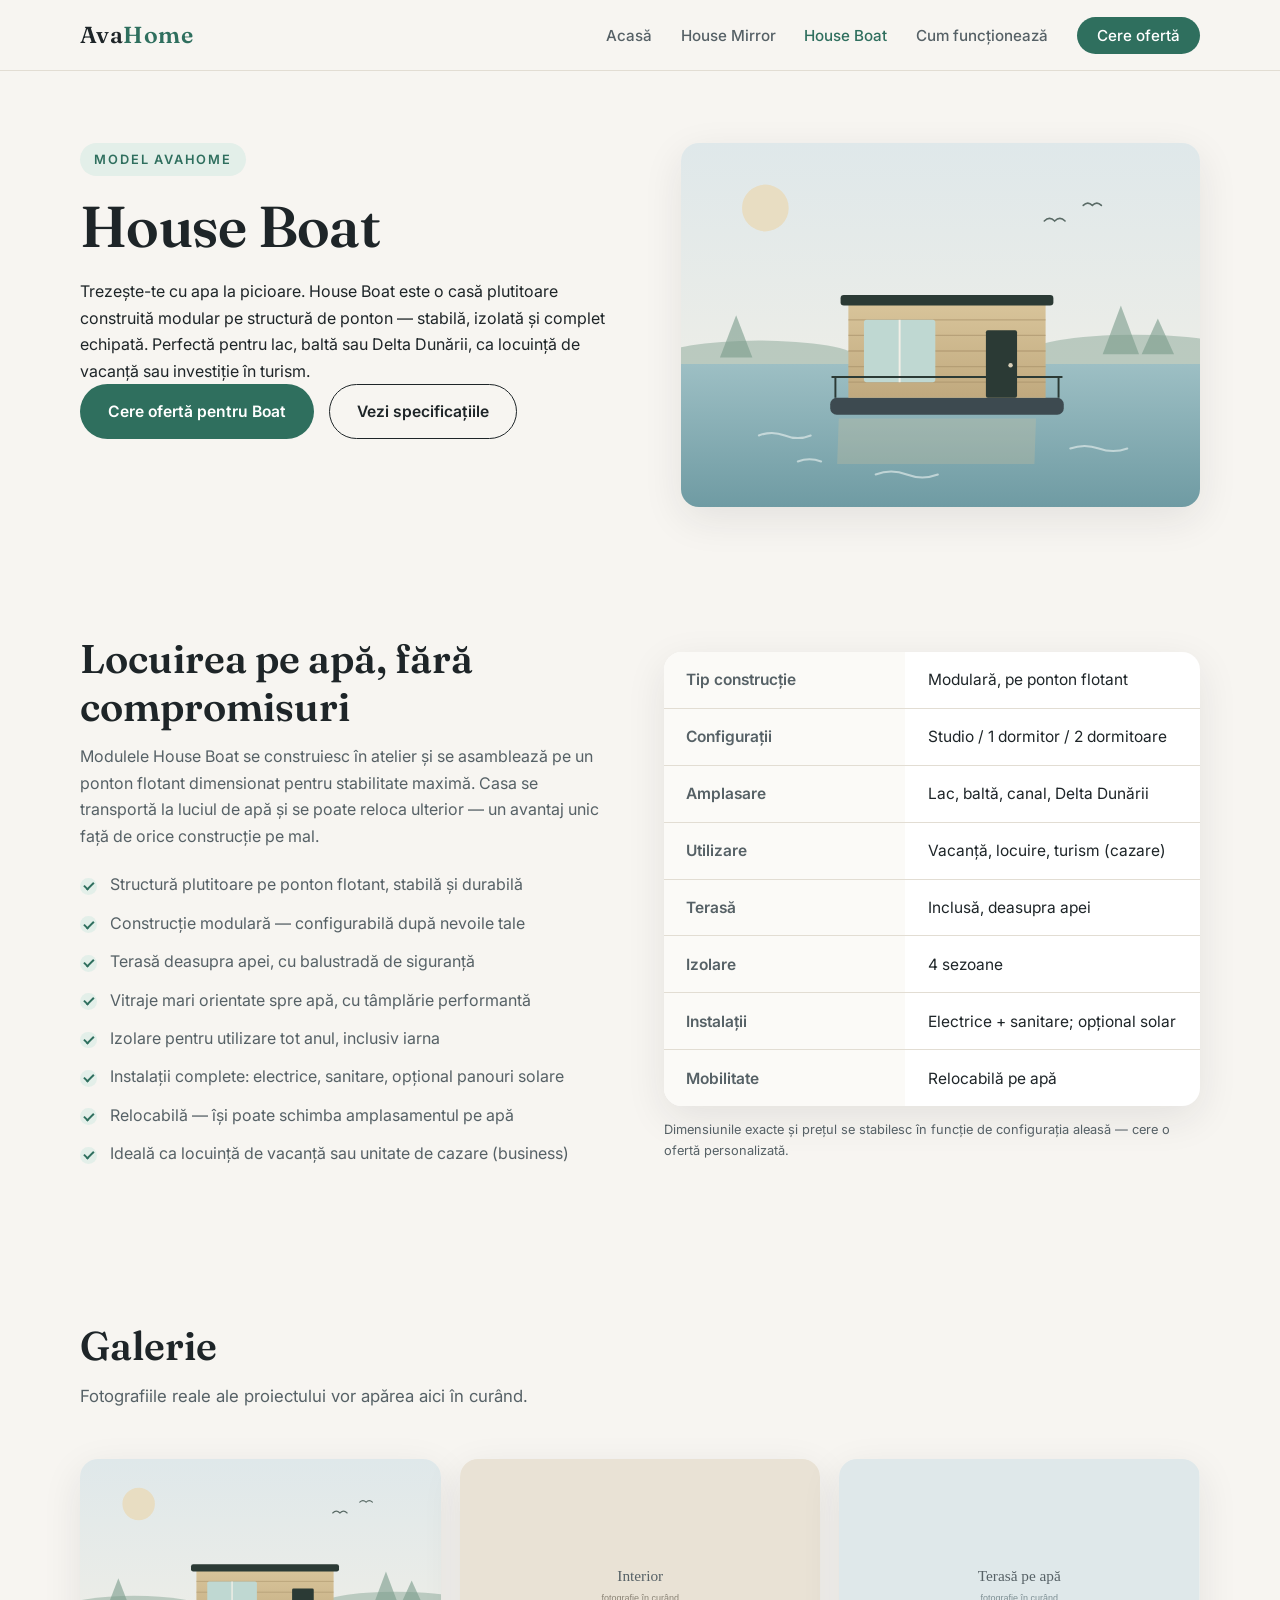
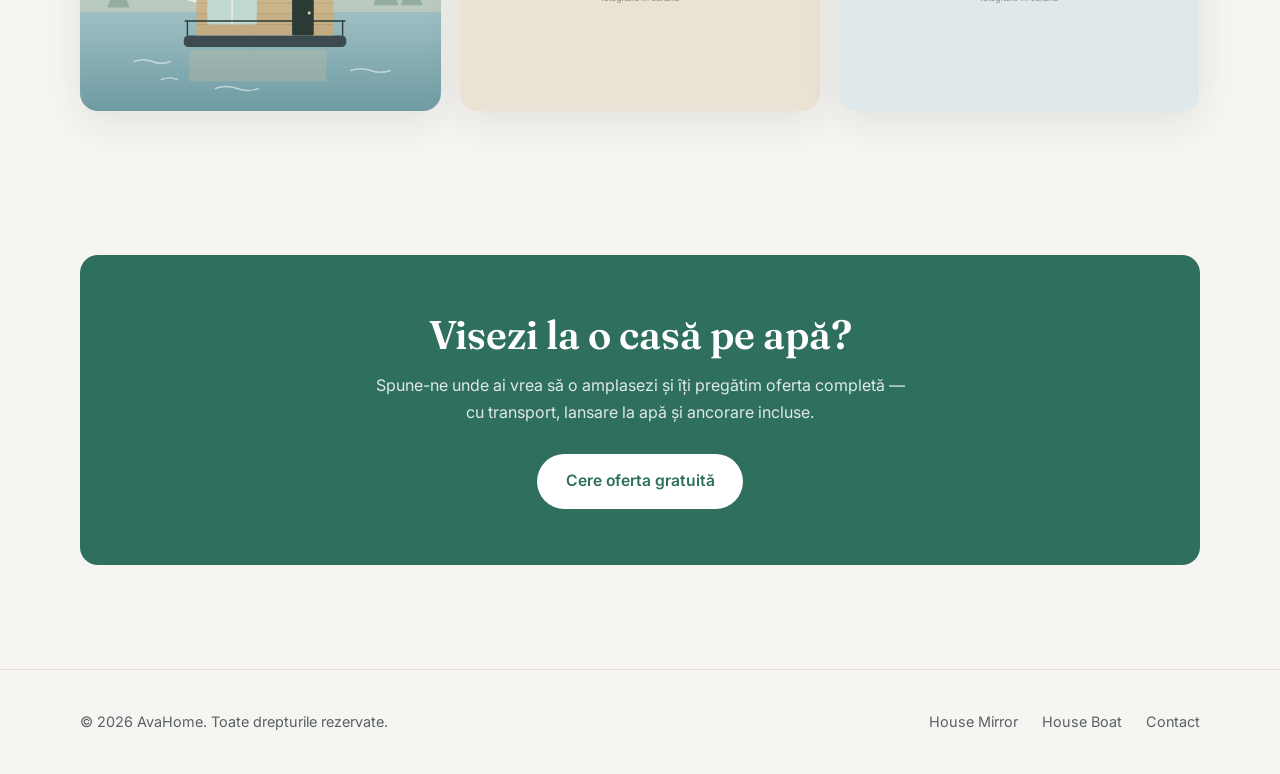
==== house-boat.html @ a675cd91 "Add AvaHome presentation site: homepage, House Mirror and House Boat pages - Homepage with hero, mod" ====
<!DOCTYPE html>
<html lang="ro">
<head>
  <meta charset="UTF-8">
  <meta name="viewport" content="width=device-width, initial-scale=1.0">
  <title>House Boat — casă plutitoare modulară | AvaHome</title>
  <meta name="description" content="House Boat: casă plutitoare modulară pe structură de ponton. Locuiește pe lac sau pe Deltă, cu terasă deasupra apei. Livrată la cheie de AvaHome.">
  <link rel="preconnect" href="https://fonts.googleapis.com">
  <link rel="preconnect" href="https://fonts.gstatic.com" crossorigin>
  <link href="https://fonts.googleapis.com/css2?family=Fraunces:opsz,wght@9..144,400;9..144,600&family=Inter:wght@400;500;600;700&display=swap" rel="stylesheet">
  <link rel="stylesheet" href="assets/css/style.css">
  <link rel="icon" href="data:image/svg+xml,<svg xmlns='http://www.w3.org/2000/svg' viewBox='0 0 100 100'><text y='80' font-size='80'>🏡</text></svg>">
</head>
<body>

<header class="site-header">
  <div class="container nav">
    <a href="index.html" class="logo">Ava<span>Home</span></a>
    <button class="nav-toggle" aria-label="Deschide meniul" aria-expanded="false">
      <span></span><span></span><span></span>
    </button>
    <ul class="nav-links">
      <li><a href="index.html">Acasă</a></li>
      <li><a href="house-mirror.html">House Mirror</a></li>
      <li><a href="house-boat.html" class="active">House Boat</a></li>
      <li><a href="index.html#proces">Cum funcționează</a></li>
      <li><a href="index.html#contact" class="nav-cta">Cere ofertă</a></li>
    </ul>
  </div>
</header>

<main>

  <section class="model-hero">
    <div class="container hero-grid">
      <div>
        <span class="eyebrow">Model AvaHome</span>
        <h1>House Boat</h1>
        <p class="lead">
          Trezește-te cu apa la picioare. House Boat este o casă plutitoare
          construită modular pe structură de ponton — stabilă, izolată și complet
          echipată. Perfectă pentru lac, baltă sau Delta Dunării, ca locuință de
          vacanță sau investiție în turism.
        </p>
        <div class="btn-row">
          <a href="index.html#contact" class="btn btn-primary">Cere ofertă pentru Boat</a>
          <a href="#specificatii" class="btn btn-ghost">Vezi specificațiile</a>
        </div>
      </div>
      <div class="hero-art reveal">
        <img src="assets/img/boat-exterior.svg" alt="House Boat — casă plutitoare modulară pe apă, cu terasă și balustradă">
      </div>
    </div>
  </section>

  <section>
    <div class="container two-col">
      <div class="reveal">
        <h2>Locuirea pe apă, fără compromisuri</h2>
        <p style="color: var(--ink-soft); margin-bottom: 1.4rem;">
          Modulele House Boat se construiesc în atelier și se asamblează pe un
          ponton flotant dimensionat pentru stabilitate maximă. Casa se
          transportă la luciul de apă și se poate reloca ulterior — un avantaj
          unic față de orice construcție pe mal.
        </p>
        <ul class="check-list">
          <li>Structură plutitoare pe ponton flotant, stabilă și durabilă</li>
          <li>Construcție modulară — configurabilă după nevoile tale</li>
          <li>Terasă deasupra apei, cu balustradă de siguranță</li>
          <li>Vitraje mari orientate spre apă, cu tâmplărie performantă</li>
          <li>Izolare pentru utilizare tot anul, inclusiv iarna</li>
          <li>Instalații complete: electrice, sanitare, opțional panouri solare</li>
          <li>Relocabilă — își poate schimba amplasamentul pe apă</li>
          <li>Ideală ca locuință de vacanță sau unitate de cazare (business)</li>
        </ul>
      </div>
      <div class="reveal" id="specificatii">
        <table class="spec-table">
          <tr><th>Tip construcție</th><td>Modulară, pe ponton flotant</td></tr>
          <tr><th>Configurații</th><td>Studio / 1 dormitor / 2 dormitoare</td></tr>
          <tr><th>Amplasare</th><td>Lac, baltă, canal, Delta Dunării</td></tr>
          <tr><th>Utilizare</th><td>Vacanță, locuire, turism (cazare)</td></tr>
          <tr><th>Terasă</th><td>Inclusă, deasupra apei</td></tr>
          <tr><th>Izolare</th><td>4 sezoane</td></tr>
          <tr><th>Instalații</th><td>Electrice + sanitare; opțional solar</td></tr>
          <tr><th>Mobilitate</th><td>Relocabilă pe apă</td></tr>
        </table>
        <p class="form-note" style="margin-top: 0.8rem;">Dimensiunile exacte și prețul se stabilesc în funcție de configurația aleasă — cere o ofertă personalizată.</p>
      </div>
    </div>
  </section>

  <section>
    <div class="container">
      <div class="section-head">
        <h2>Galerie</h2>
        <p>Fotografiile reale ale proiectului vor apărea aici în curând.</p>
      </div>
      <div class="gallery-grid">
        <div class="reveal"><img src="assets/img/boat-exterior.svg" alt="House Boat — vedere exterioară de pe mal"></div>
        <div class="reveal">
          <svg viewBox="0 0 800 560" xmlns="http://www.w3.org/2000/svg" role="img" aria-label="Fotografie interior — în curând">
            <rect width="800" height="560" fill="#e9e2d5"/>
            <text x="400" y="270" text-anchor="middle" font-family="Georgia, serif" font-size="34" fill="#566166">Interior</text>
            <text x="400" y="315" text-anchor="middle" font-family="sans-serif" font-size="20" fill="#8a8375">fotografie în curând</text>
          </svg>
        </div>
        <div class="reveal">
          <svg viewBox="0 0 800 560" xmlns="http://www.w3.org/2000/svg" role="img" aria-label="Fotografie terasă — în curând">
            <rect width="800" height="560" fill="#dfe8ea"/>
            <text x="400" y="270" text-anchor="middle" font-family="Georgia, serif" font-size="34" fill="#566166">Terasă pe apă</text>
            <text x="400" y="315" text-anchor="middle" font-family="sans-serif" font-size="20" fill="#7e8f94">fotografie în curând</text>
          </svg>
        </div>
      </div>
    </div>
  </section>

  <section>
    <div class="container">
      <div class="cta-banner reveal">
        <h2>Visezi la o casă pe apă?</h2>
        <p>Spune-ne unde ai vrea să o amplasezi și îți pregătim oferta completă — cu transport, lansare la apă și ancorare incluse.</p>
        <a href="index.html#contact" class="btn btn-primary">Cere oferta gratuită</a>
      </div>
    </div>
  </section>

</main>

<footer class="site-footer">
  <div class="container footer-inner">
    <span>© 2026 AvaHome. Toate drepturile rezervate.</span>
    <ul class="footer-links">
      <li><a href="house-mirror.html">House Mirror</a></li>
      <li><a href="house-boat.html">House Boat</a></li>
      <li><a href="index.html#contact">Contact</a></li>
    </ul>
  </div>
</footer>

<script src="assets/js/main.js"></script>
</body>
</html>
---- assets/css/style.css ----
/* ===================================================================
   AvaHome — site de prezentare case modulare
   =================================================================== */

:root {
  --bg: #f7f5f1;
  --surface: #ffffff;
  --ink: #1e2528;
  --ink-soft: #566166;
  --accent: #2f6f5e;
  --accent-dark: #24564a;
  --accent-soft: #e3efe9;
  --sand: #e9e2d5;
  --line: #e2ddd3;
  --radius: 18px;
  --shadow: 0 12px 40px rgba(30, 37, 40, 0.09);
  --font-display: "Fraunces", Georgia, "Times New Roman", serif;
  --font-body: "Inter", -apple-system, BlinkMacSystemFont, "Segoe UI", sans-serif;
}

* { margin: 0; padding: 0; box-sizing: border-box; }

html { scroll-behavior: smooth; }

body {
  font-family: var(--font-body);
  background: var(--bg);
  color: var(--ink);
  line-height: 1.65;
  -webkit-font-smoothing: antialiased;
}

img, svg { max-width: 100%; display: block; }

a { color: inherit; text-decoration: none; }

.container {
  width: min(1120px, 92%);
  margin: 0 auto;
}

/* ---------------- Header ---------------- */

.site-header {
  position: sticky;
  top: 0;
  z-index: 50;
  background: rgba(247, 245, 241, 0.92);
  backdrop-filter: blur(10px);
  border-bottom: 1px solid var(--line);
}

.nav {
  display: flex;
  align-items: center;
  justify-content: space-between;
  padding: 1rem 0;
}

.logo {
  font-family: var(--font-display);
  font-size: 1.45rem;
  font-weight: 600;
  letter-spacing: 0.02em;
}

.logo span { color: var(--accent); }

.nav-links {
  display: flex;
  align-items: center;
  gap: 1.8rem;
  list-style: none;
}

.nav-links a {
  font-size: 0.95rem;
  font-weight: 500;
  color: var(--ink-soft);
  transition: color 0.2s;
}

.nav-links a:hover,
.nav-links a.active { color: var(--accent); }

.nav-cta {
  background: var(--accent);
  color: #fff !important;
  padding: 0.55rem 1.25rem;
  border-radius: 999px;
  transition: background 0.2s;
}

.nav-cta:hover { background: var(--accent-dark); }

.nav-toggle {
  display: none;
  background: none;
  border: none;
  cursor: pointer;
  padding: 0.4rem;
}

.nav-toggle span {
  display: block;
  width: 24px;
  height: 2px;
  background: var(--ink);
  margin: 5px 0;
  transition: transform 0.25s, opacity 0.25s;
}

/* ---------------- Hero ---------------- */

.hero {
  padding: 5rem 0 4rem;
  overflow: hidden;
}

.hero-grid {
  display: grid;
  grid-template-columns: 1.05fr 1fr;
  gap: 3.5rem;
  align-items: center;
}

.eyebrow {
  display: inline-block;
  font-size: 0.8rem;
  font-weight: 600;
  text-transform: uppercase;
  letter-spacing: 0.14em;
  color: var(--accent);
  background: var(--accent-soft);
  padding: 0.35rem 0.9rem;
  border-radius: 999px;
  margin-bottom: 1.2rem;
}

h1 {
  font-family: var(--font-display);
  font-size: clamp(2.4rem, 5vw, 3.6rem);
  font-weight: 600;
  line-height: 1.12;
  letter-spacing: -0.01em;
  margin-bottom: 1.2rem;
}

.hero p.lead {
  font-size: 1.12rem;
  color: var(--ink-soft);
  max-width: 34rem;
  margin-bottom: 2rem;
}

.btn-row { display: flex; flex-wrap: wrap; gap: 0.9rem; }

.btn {
  display: inline-flex;
  align-items: center;
  gap: 0.5rem;
  font-weight: 600;
  font-size: 0.98rem;
  padding: 0.85rem 1.7rem;
  border-radius: 999px;
  border: 1.5px solid transparent;
  cursor: pointer;
  transition: all 0.2s;
}

.btn-primary { background: var(--accent); color: #fff; }
.btn-primary:hover { background: var(--accent-dark); transform: translateY(-1px); }

.btn-ghost { border-color: var(--ink); color: var(--ink); background: transparent; }
.btn-ghost:hover { background: var(--ink); color: var(--bg); }

.hero-art {
  border-radius: var(--radius);
  overflow: hidden;
  box-shadow: var(--shadow);
  line-height: 0;
}

/* ---------------- Sections ---------------- */

section { padding: 4.5rem 0; }

.section-head {
  max-width: 40rem;
  margin-bottom: 3rem;
}

h2 {
  font-family: var(--font-display);
  font-size: clamp(1.8rem, 3.5vw, 2.5rem);
  font-weight: 600;
  line-height: 1.2;
  margin-bottom: 0.8rem;
}

.section-head p { color: var(--ink-soft); font-size: 1.05rem; }

/* ---------------- Model cards (homepage) ---------------- */

.models-grid {
  display: grid;
  grid-template-columns: 1fr 1fr;
  gap: 2rem;
}

.model-card {
  background: var(--surface);
  border-radius: var(--radius);
  overflow: hidden;
  box-shadow: var(--shadow);
  display: flex;
  flex-direction: column;
  transition: transform 0.25s, box-shadow 0.25s;
}

.model-card:hover {
  transform: translateY(-6px);
  box-shadow: 0 20px 50px rgba(30, 37, 40, 0.14);
}

.model-card .card-art { line-height: 0; }

.card-body { padding: 1.8rem 1.8rem 2rem; display: flex; flex-direction: column; flex: 1; }

.card-body h3 {
  font-family: var(--font-display);
  font-size: 1.5rem;
  font-weight: 600;
  margin-bottom: 0.5rem;
}

.card-body p { color: var(--ink-soft); margin-bottom: 1.4rem; flex: 1; }

.card-specs {
  display: flex;
  gap: 1.4rem;
  padding: 1rem 0;
  margin-bottom: 1.4rem;
  border-top: 1px solid var(--line);
  border-bottom: 1px solid var(--line);
}

.spec { font-size: 0.85rem; color: var(--ink-soft); }
.spec strong { display: block; font-size: 1.05rem; color: var(--ink); font-weight: 700; }

.card-link {
  font-weight: 600;
  color: var(--accent);
  display: inline-flex;
  align-items: center;
  gap: 0.4rem;
}

.card-link:hover { color: var(--accent-dark); }

/* ---------------- Features ---------------- */

.features-grid {
  display: grid;
  grid-template-columns: repeat(3, 1fr);
  gap: 1.6rem;
}

.feature {
  background: var(--surface);
  border: 1px solid var(--line);
  border-radius: var(--radius);
  padding: 1.8rem;
}

.feature .icon {
  width: 46px;
  height: 46px;
  display: grid;
  place-items: center;
  background: var(--accent-soft);
  border-radius: 12px;
  margin-bottom: 1.1rem;
  color: var(--accent);
}

.feature h3 { font-size: 1.08rem; font-weight: 700; margin-bottom: 0.45rem; }
.feature p { font-size: 0.95rem; color: var(--ink-soft); }

/* ---------------- Process ---------------- */

.process { background: var(--sand); border-radius: var(--radius); padding: 3.5rem; }

.process-steps {
  display: grid;
  grid-template-columns: repeat(4, 1fr);
  gap: 1.8rem;
  counter-reset: step;
}

.step { counter-increment: step; }

.step::before {
  content: "0" counter(step);
  font-family: var(--font-display);
  font-size: 2rem;
  font-weight: 600;
  color: var(--accent);
  display: block;
  margin-bottom: 0.6rem;
}

.step h3 { font-size: 1.05rem; font-weight: 700; margin-bottom: 0.4rem; }
.step p { font-size: 0.92rem; color: var(--ink-soft); }

/* ---------------- Model page ---------------- */

.model-hero {
  padding: 4.5rem 0 3.5rem;
}

.model-hero .hero-grid { align-items: start; }

.spec-table {
  width: 100%;
  border-collapse: collapse;
  background: var(--surface);
  border-radius: var(--radius);
  overflow: hidden;
  box-shadow: var(--shadow);
}

.spec-table th, .spec-table td {
  text-align: left;
  padding: 0.95rem 1.4rem;
  border-bottom: 1px solid var(--line);
  font-size: 0.97rem;
}

.spec-table tr:last-child th,
.spec-table tr:last-child td { border-bottom: none; }

.spec-table th {
  font-weight: 600;
  color: var(--ink-soft);
  width: 45%;
  background: #fbfaf7;
}

.two-col {
  display: grid;
  grid-template-columns: 1fr 1fr;
  gap: 3rem;
  align-items: center;
}

.check-list { list-style: none; }

.check-list li {
  position: relative;
  padding-left: 1.9rem;
  margin-bottom: 0.75rem;
  color: var(--ink-soft);
}

.check-list li::before {
  content: "";
  position: absolute;
  left: 0;
  top: 0.42em;
  width: 1.05rem;
  height: 1.05rem;
  border-radius: 50%;
  background: var(--accent-soft);
}

.check-list li::after {
  content: "";
  position: absolute;
  left: 0.28rem;
  top: 0.68em;
  width: 0.48rem;
  height: 0.26rem;
  border-left: 2px solid var(--accent);
  border-bottom: 2px solid var(--accent);
  transform: rotate(-45deg);
}

.gallery-grid {
  display: grid;
  grid-template-columns: repeat(3, 1fr);
  gap: 1.2rem;
}

.gallery-grid > div {
  border-radius: var(--radius);
  overflow: hidden;
  box-shadow: var(--shadow);
  line-height: 0;
}

/* ---------------- CTA banner ---------------- */

.cta-banner {
  background: var(--accent);
  color: #fff;
  border-radius: var(--radius);
  padding: 3.5rem;
  text-align: center;
}

.cta-banner h2 { color: #fff; }
.cta-banner p { color: rgba(255, 255, 255, 0.85); max-width: 34rem; margin: 0 auto 1.8rem; }

.cta-banner .btn-primary { background: #fff; color: var(--accent); }
.cta-banner .btn-primary:hover { background: var(--sand); }

/* ---------------- Contact ---------------- */

.contact-grid {
  display: grid;
  grid-template-columns: 1fr 1.2fr;
  gap: 3rem;
}

.contact-info p { color: var(--ink-soft); margin-bottom: 1.5rem; }

.contact-item {
  display: flex;
  align-items: center;
  gap: 0.9rem;
  margin-bottom: 1rem;
  font-weight: 500;
}

.contact-item .icon {
  width: 42px;
  height: 42px;
  display: grid;
  place-items: center;
  background: var(--accent-soft);
  color: var(--accent);
  border-radius: 12px;
  flex-shrink: 0;
}

.contact-form {
  background: var(--surface);
  border-radius: var(--radius);
  box-shadow: var(--shadow);
  padding: 2.2rem;
  display: grid;
  gap: 1.1rem;
}

.form-row { display: grid; grid-template-columns: 1fr 1fr; gap: 1.1rem; }

.contact-form label {
  font-size: 0.85rem;
  font-weight: 600;
  display: block;
  margin-bottom: 0.35rem;
}

.contact-form input,
.contact-form select,
.contact-form textarea {
  width: 100%;
  font: inherit;
  font-size: 0.95rem;
  padding: 0.75rem 0.95rem;
  border: 1.5px solid var(--line);
  border-radius: 10px;
  background: var(--bg);
  color: var(--ink);
  transition: border-color 0.2s;
}

.contact-form input:focus,
.contact-form select:focus,
.contact-form textarea:focus {
  outline: none;
  border-color: var(--accent);
}

.contact-form textarea { resize: vertical; min-height: 110px; }

.form-note { font-size: 0.8rem; color: var(--ink-soft); }

/* ---------------- Footer ---------------- */

.site-footer {
  border-top: 1px solid var(--line);
  padding: 2.5rem 0;
  margin-top: 2rem;
}

.footer-inner {
  display: flex;
  flex-wrap: wrap;
  align-items: center;
  justify-content: space-between;
  gap: 1rem;
  color: var(--ink-soft);
  font-size: 0.9rem;
}

.footer-links { display: flex; gap: 1.5rem; list-style: none; }
.footer-links a:hover { color: var(--accent); }

/* ---------------- Reveal animation ---------------- */

.reveal {
  opacity: 0;
  transform: translateY(24px);
  transition: opacity 0.6s ease, transform 0.6s ease;
}

.reveal.visible { opacity: 1; transform: none; }

@media (prefers-reduced-motion: reduce) {
  .reveal { opacity: 1; transform: none; transition: none; }
  html { scroll-behavior: auto; }
}

/* ---------------- Responsive ---------------- */

@media (max-width: 900px) {
  .hero-grid, .two-col, .contact-grid { grid-template-columns: 1fr; }
  .features-grid { grid-template-columns: 1fr 1fr; }
  .process-steps { grid-template-columns: 1fr 1fr; }
  .process { padding: 2.5rem; }
}

@media (max-width: 640px) {
  .nav-toggle { display: block; }

  .nav-links {
    position: absolute;
    top: 100%;
    left: 0;
    right: 0;
    flex-direction: column;
    align-items: flex-start;
    gap: 0;
    background: var(--bg);
    border-bottom: 1px solid var(--line);
    max-height: 0;
    overflow: hidden;
    transition: max-height 0.3s ease;
  }

  .nav-links.open { max-height: 360px; }

  .nav-links li { width: 100%; }

  .nav-links a {
    display: block;
    padding: 0.9rem 4%;
    width: 100%;
  }

  .nav-cta { border-radius: 0; margin: 0; }

  .models-grid, .features-grid, .process-steps, .gallery-grid, .form-row {
    grid-template-columns: 1fr;
  }

  section { padding: 3rem 0; }
  .hero { padding: 3rem 0; }
  .cta-banner, .process { padding: 2.2rem 1.6rem; }
  .card-specs { flex-wrap: wrap; }
}
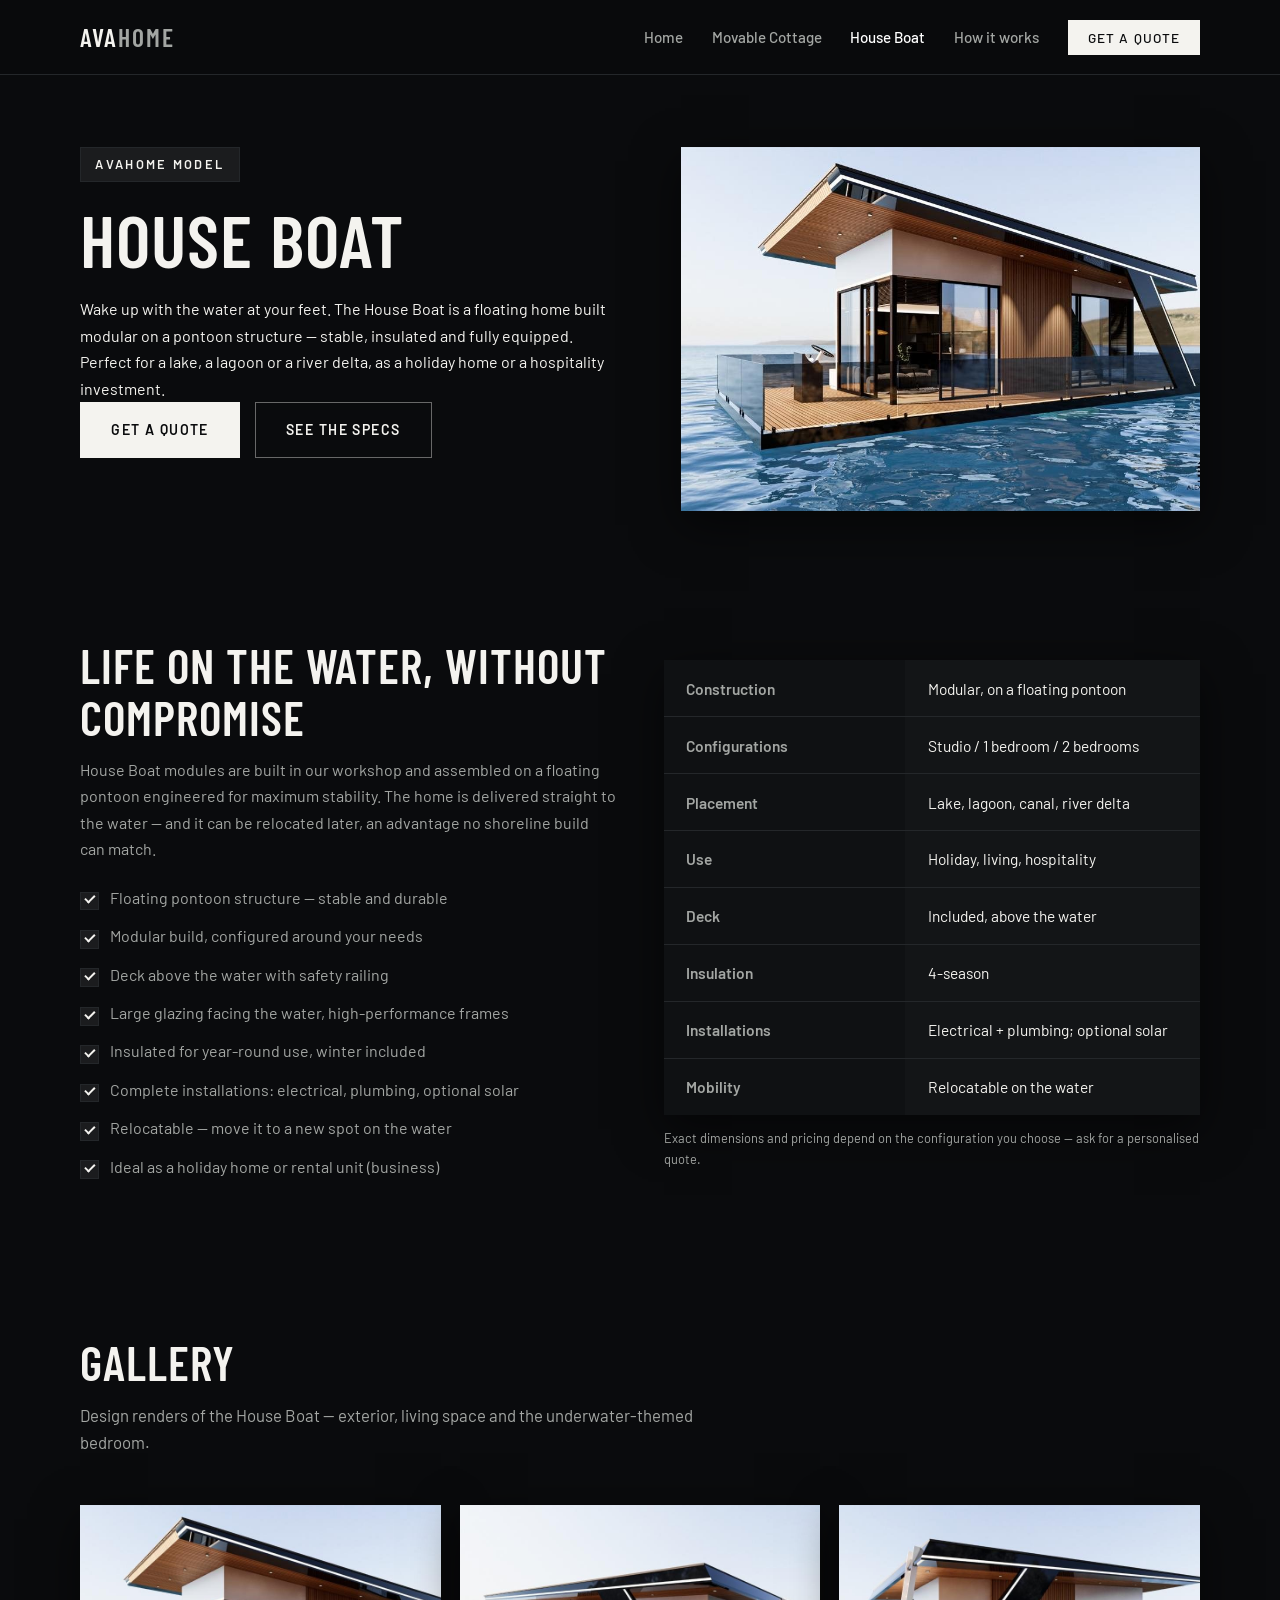
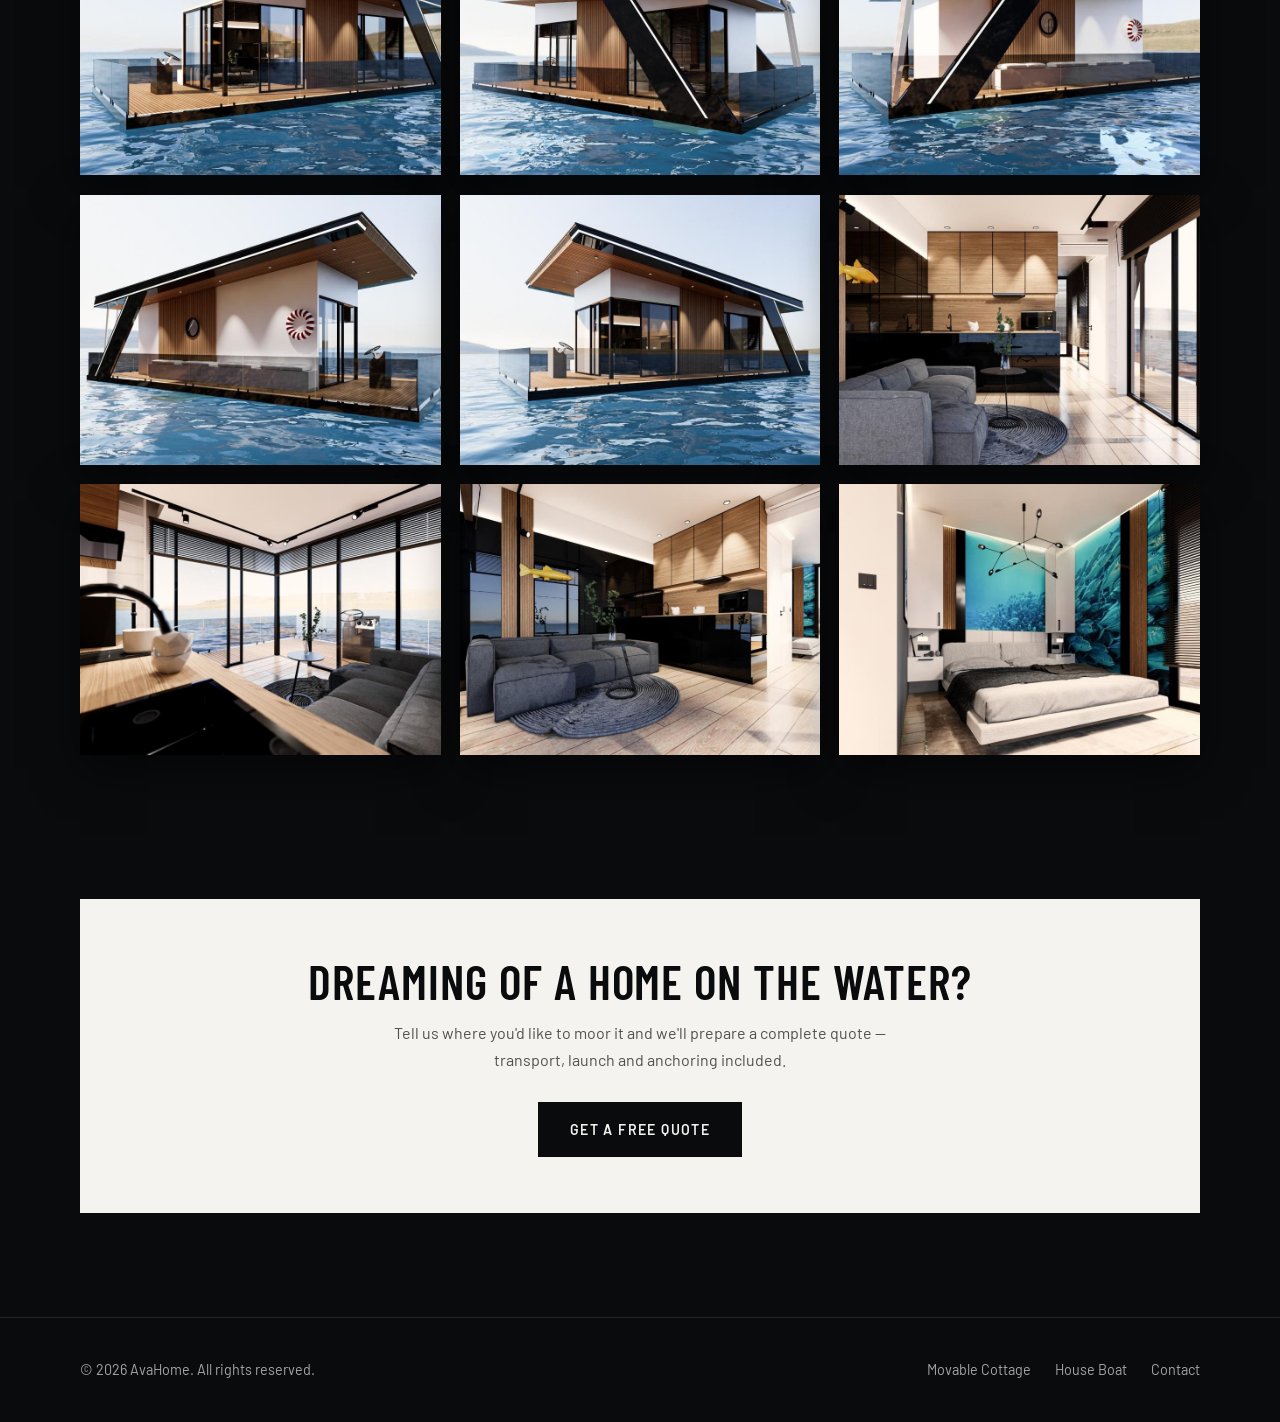
==== commit c760d89b: "Rebrand to premium dark monochrome, English copy, real render galleries - House Mirror renamed to Mo" ====
--- a/house-boat.html
+++ b/house-boat.html
@@ -1,13 +1,13 @@
 <!DOCTYPE html>
-<html lang="ro">
+<html lang="en">
 <head>
   <meta charset="UTF-8">
   <meta name="viewport" content="width=device-width, initial-scale=1.0">
-  <title>House Boat — casă plutitoare modulară | AvaHome</title>
-  <meta name="description" content="House Boat: casă plutitoare modulară pe structură de ponton. Locuiește pe lac sau pe Deltă, cu terasă deasupra apei. Livrată la cheie de AvaHome.">
+  <title>House Boat — modular floating home | AvaHome</title>
+  <meta name="description" content="The House Boat: a modular floating home on a pontoon structure. Live on a lake or river delta, with a deck above the water. Delivered turnkey by AvaHome.">
   <link rel="preconnect" href="https://fonts.googleapis.com">
   <link rel="preconnect" href="https://fonts.gstatic.com" crossorigin>
-  <link href="https://fonts.googleapis.com/css2?family=Fraunces:opsz,wght@9..144,400;9..144,600&family=Inter:wght@400;500;600;700&display=swap" rel="stylesheet">
+  <link href="https://fonts.googleapis.com/css2?family=Barlow+Condensed:wght@500;600&family=Barlow:wght@400;500;600&display=swap" rel="stylesheet">
   <link rel="stylesheet" href="assets/css/style.css">
   <link rel="icon" href="data:image/svg+xml,<svg xmlns='http://www.w3.org/2000/svg' viewBox='0 0 100 100'><text y='80' font-size='80'>🏡</text></svg>">
 </head>
@@ -16,15 +16,15 @@
 <header class="site-header">
   <div class="container nav">
     <a href="index.html" class="logo">Ava<span>Home</span></a>
-    <button class="nav-toggle" aria-label="Deschide meniul" aria-expanded="false">
+    <button class="nav-toggle" aria-label="Open menu" aria-expanded="false">
       <span></span><span></span><span></span>
     </button>
     <ul class="nav-links">
-      <li><a href="index.html">Acasă</a></li>
-      <li><a href="house-mirror.html">House Mirror</a></li>
+      <li><a href="index.html">Home</a></li>
+      <li><a href="movable-cottage.html">Movable Cottage</a></li>
       <li><a href="house-boat.html" class="active">House Boat</a></li>
-      <li><a href="index.html#proces">Cum funcționează</a></li>
-      <li><a href="index.html#contact" class="nav-cta">Cere ofertă</a></li>
+      <li><a href="index.html#process">How it works</a></li>
+      <li><a href="index.html#contact" class="nav-cta">Get a quote</a></li>
     </ul>
   </div>
 </header>
@@ -34,21 +34,21 @@
   <section class="model-hero">
     <div class="container hero-grid">
       <div>
-        <span class="eyebrow">Model AvaHome</span>
+        <span class="eyebrow">AvaHome model</span>
         <h1>House Boat</h1>
         <p class="lead">
-          Trezește-te cu apa la picioare. House Boat este o casă plutitoare
-          construită modular pe structură de ponton — stabilă, izolată și complet
-          echipată. Perfectă pentru lac, baltă sau Delta Dunării, ca locuință de
-          vacanță sau investiție în turism.
+          Wake up with the water at your feet. The House Boat is a floating home
+          built modular on a pontoon structure — stable, insulated and fully
+          equipped. Perfect for a lake, a lagoon or a river delta, as a holiday
+          home or a hospitality investment.
         </p>
         <div class="btn-row">
-          <a href="index.html#contact" class="btn btn-primary">Cere ofertă pentru Boat</a>
-          <a href="#specificatii" class="btn btn-ghost">Vezi specificațiile</a>
+          <a href="index.html#contact" class="btn btn-primary">Get a quote</a>
+          <a href="#specs" class="btn btn-ghost">See the specs</a>
         </div>
       </div>
       <div class="hero-art reveal">
-        <img src="assets/img/boat-exterior.svg" alt="House Boat — casă plutitoare modulară pe apă, cu terasă și balustradă">
+        <img src="assets/img/boat/exterior-main.jpg" alt="House Boat — modular floating home on open water, with glazed living space and deck">
       </div>
     </div>
   </section>
@@ -56,36 +56,36 @@
   <section>
     <div class="container two-col">
       <div class="reveal">
-        <h2>Locuirea pe apă, fără compromisuri</h2>
+        <h2>Life on the water, without compromise</h2>
         <p style="color: var(--ink-soft); margin-bottom: 1.4rem;">
-          Modulele House Boat se construiesc în atelier și se asamblează pe un
-          ponton flotant dimensionat pentru stabilitate maximă. Casa se
-          transportă la luciul de apă și se poate reloca ulterior — un avantaj
-          unic față de orice construcție pe mal.
+          House Boat modules are built in our workshop and assembled on a
+          floating pontoon engineered for maximum stability. The home is
+          delivered straight to the water — and it can be relocated later, an
+          advantage no shoreline build can match.
         </p>
         <ul class="check-list">
-          <li>Structură plutitoare pe ponton flotant, stabilă și durabilă</li>
-          <li>Construcție modulară — configurabilă după nevoile tale</li>
-          <li>Terasă deasupra apei, cu balustradă de siguranță</li>
-          <li>Vitraje mari orientate spre apă, cu tâmplărie performantă</li>
-          <li>Izolare pentru utilizare tot anul, inclusiv iarna</li>
-          <li>Instalații complete: electrice, sanitare, opțional panouri solare</li>
-          <li>Relocabilă — își poate schimba amplasamentul pe apă</li>
-          <li>Ideală ca locuință de vacanță sau unitate de cazare (business)</li>
+          <li>Floating pontoon structure — stable and durable</li>
+          <li>Modular build, configured around your needs</li>
+          <li>Deck above the water with safety railing</li>
+          <li>Large glazing facing the water, high-performance frames</li>
+          <li>Insulated for year-round use, winter included</li>
+          <li>Complete installations: electrical, plumbing, optional solar</li>
+          <li>Relocatable — move it to a new spot on the water</li>
+          <li>Ideal as a holiday home or rental unit (business)</li>
         </ul>
       </div>
-      <div class="reveal" id="specificatii">
+      <div class="reveal" id="specs">
         <table class="spec-table">
-          <tr><th>Tip construcție</th><td>Modulară, pe ponton flotant</td></tr>
-          <tr><th>Configurații</th><td>Studio / 1 dormitor / 2 dormitoare</td></tr>
-          <tr><th>Amplasare</th><td>Lac, baltă, canal, Delta Dunării</td></tr>
-          <tr><th>Utilizare</th><td>Vacanță, locuire, turism (cazare)</td></tr>
-          <tr><th>Terasă</th><td>Inclusă, deasupra apei</td></tr>
-          <tr><th>Izolare</th><td>4 sezoane</td></tr>
-          <tr><th>Instalații</th><td>Electrice + sanitare; opțional solar</td></tr>
-          <tr><th>Mobilitate</th><td>Relocabilă pe apă</td></tr>
+          <tr><th>Construction</th><td>Modular, on a floating pontoon</td></tr>
+          <tr><th>Configurations</th><td>Studio / 1 bedroom / 2 bedrooms</td></tr>
+          <tr><th>Placement</th><td>Lake, lagoon, canal, river delta</td></tr>
+          <tr><th>Use</th><td>Holiday, living, hospitality</td></tr>
+          <tr><th>Deck</th><td>Included, above the water</td></tr>
+          <tr><th>Insulation</th><td>4-season</td></tr>
+          <tr><th>Installations</th><td>Electrical + plumbing; optional solar</td></tr>
+          <tr><th>Mobility</th><td>Relocatable on the water</td></tr>
         </table>
-        <p class="form-note" style="margin-top: 0.8rem;">Dimensiunile exacte și prețul se stabilesc în funcție de configurația aleasă — cere o ofertă personalizată.</p>
+        <p class="form-note" style="margin-top: 0.8rem;">Exact dimensions and pricing depend on the configuration you choose — ask for a personalised quote.</p>
       </div>
     </div>
   </section>
@@ -93,25 +93,19 @@
   <section>
     <div class="container">
       <div class="section-head">
-        <h2>Galerie</h2>
-        <p>Fotografiile reale ale proiectului vor apărea aici în curând.</p>
+        <h2>Gallery</h2>
+        <p>Design renders of the House Boat — exterior, living space and the underwater-themed bedroom.</p>
       </div>
-      <div class="gallery-grid">
-        <div class="reveal"><img src="assets/img/boat-exterior.svg" alt="House Boat — vedere exterioară de pe mal"></div>
-        <div class="reveal">
-          <svg viewBox="0 0 800 560" xmlns="http://www.w3.org/2000/svg" role="img" aria-label="Fotografie interior — în curând">
-            <rect width="800" height="560" fill="#e9e2d5"/>
-            <text x="400" y="270" text-anchor="middle" font-family="Georgia, serif" font-size="34" fill="#566166">Interior</text>
-            <text x="400" y="315" text-anchor="middle" font-family="sans-serif" font-size="20" fill="#8a8375">fotografie în curând</text>
-          </svg>
-        </div>
-        <div class="reveal">
-          <svg viewBox="0 0 800 560" xmlns="http://www.w3.org/2000/svg" role="img" aria-label="Fotografie terasă — în curând">
-            <rect width="800" height="560" fill="#dfe8ea"/>
-            <text x="400" y="270" text-anchor="middle" font-family="Georgia, serif" font-size="34" fill="#566166">Terasă pe apă</text>
-            <text x="400" y="315" text-anchor="middle" font-family="sans-serif" font-size="20" fill="#7e8f94">fotografie în curând</text>
-          </svg>
-        </div>
+      <div class="gallery-grid gallery-lightbox">
+        <div class="reveal"><img src="assets/img/boat/exterior-main.jpg" alt="House Boat floating on open water" loading="lazy"></div>
+        <div class="reveal"><img src="assets/img/boat/exterior-side.jpg" alt="Side view with the signature diagonal brace" loading="lazy"></div>
+        <div class="reveal"><img src="assets/img/boat/exterior-front.jpg" alt="Front view with porthole and deck seating" loading="lazy"></div>
+        <div class="reveal"><img src="assets/img/boat/exterior-rear.jpg" alt="Rear view with the helm on deck" loading="lazy"></div>
+        <div class="reveal"><img src="assets/img/boat/exterior-profile.jpg" alt="Full profile on the water" loading="lazy"></div>
+        <div class="reveal"><img src="assets/img/boat/interior-living.jpg" alt="Living room and kitchen with water views" loading="lazy"></div>
+        <div class="reveal"><img src="assets/img/boat/interior-kitchen.jpg" alt="Kitchen with corner glazing onto the deck" loading="lazy"></div>
+        <div class="reveal"><img src="assets/img/boat/interior-lounge.jpg" alt="Lounge with black-glass kitchen wall" loading="lazy"></div>
+        <div class="reveal"><img src="assets/img/boat/bedroom.jpg" alt="Bedroom with underwater-themed feature wall" loading="lazy"></div>
       </div>
     </div>
   </section>
@@ -119,9 +113,9 @@
   <section>
     <div class="container">
       <div class="cta-banner reveal">
-        <h2>Visezi la o casă pe apă?</h2>
-        <p>Spune-ne unde ai vrea să o amplasezi și îți pregătim oferta completă — cu transport, lansare la apă și ancorare incluse.</p>
-        <a href="index.html#contact" class="btn btn-primary">Cere oferta gratuită</a>
+        <h2>Dreaming of a home on the water?</h2>
+        <p>Tell us where you'd like to moor it and we'll prepare a complete quote — transport, launch and anchoring included.</p>
+        <a href="index.html#contact" class="btn btn-primary">Get a free quote</a>
       </div>
     </div>
   </section>
@@ -130,9 +124,9 @@
 
 <footer class="site-footer">
   <div class="container footer-inner">
-    <span>© 2026 AvaHome. Toate drepturile rezervate.</span>
+    <span>© 2026 AvaHome. All rights reserved.</span>
     <ul class="footer-links">
-      <li><a href="house-mirror.html">House Mirror</a></li>
+      <li><a href="movable-cottage.html">Movable Cottage</a></li>
       <li><a href="house-boat.html">House Boat</a></li>
       <li><a href="index.html#contact">Contact</a></li>
     </ul>
--- a/assets/css/style.css
+++ b/assets/css/style.css
@@ -3,19 +3,19 @@
    =================================================================== */
 
 :root {
-  --bg: #f7f5f1;
-  --surface: #ffffff;
-  --ink: #1e2528;
-  --ink-soft: #566166;
-  --accent: #2f6f5e;
-  --accent-dark: #24564a;
-  --accent-soft: #e3efe9;
-  --sand: #e9e2d5;
-  --line: #e2ddd3;
-  --radius: 18px;
-  --shadow: 0 12px 40px rgba(30, 37, 40, 0.09);
-  --font-display: "Fraunces", Georgia, "Times New Roman", serif;
-  --font-body: "Inter", -apple-system, BlinkMacSystemFont, "Segoe UI", sans-serif;
+  --bg: #0a0b0d;
+  --surface: #131517;
+  --ink: #f4f3ef;
+  --ink-soft: #a3a6a3;
+  --accent: #f4f3ef;
+  --accent-dark: #ffffff;
+  --accent-soft: rgba(255, 255, 255, 0.07);
+  --sand: #17191c;
+  --line: #24272a;
+  --radius: 0px;
+  --shadow: 0 14px 44px rgba(0, 0, 0, 0.55);
+  --font-display: "Barlow Condensed", "Arial Narrow", sans-serif;
+  --font-body: "Barlow", -apple-system, BlinkMacSystemFont, "Segoe UI", sans-serif;
 }
 
 * { margin: 0; padding: 0; box-sizing: border-box; }
@@ -45,7 +45,7 @@
   position: sticky;
   top: 0;
   z-index: 50;
-  background: rgba(247, 245, 241, 0.92);
+  background: rgba(10, 11, 13, 0.88);
   backdrop-filter: blur(10px);
   border-bottom: 1px solid var(--line);
 }
@@ -59,12 +59,13 @@
 
 .logo {
   font-family: var(--font-display);
-  font-size: 1.45rem;
-  font-weight: 600;
-  letter-spacing: 0.02em;
-}
-
-.logo span { color: var(--accent); }
+  font-size: 1.6rem;
+  font-weight: 600;
+  text-transform: uppercase;
+  letter-spacing: 0.08em;
+}
+
+.logo span { color: var(--ink-soft); }
 
 .nav-links {
   display: flex;
@@ -81,17 +82,20 @@
 }
 
 .nav-links a:hover,
-.nav-links a.active { color: var(--accent); }
+.nav-links a.active { color: #ffffff; }
 
 .nav-cta {
   background: var(--accent);
-  color: #fff !important;
+  color: #0a0b0d !important;
   padding: 0.55rem 1.25rem;
-  border-radius: 999px;
+  border-radius: 0;
+  text-transform: uppercase;
+  letter-spacing: 0.08em;
+  font-size: 0.85rem !important;
   transition: background 0.2s;
 }
 
-.nav-cta:hover { background: var(--accent-dark); }
+.nav-cta:hover { background: #ffffff; }
 
 .nav-toggle {
   display: none;
@@ -129,20 +133,22 @@
   font-size: 0.8rem;
   font-weight: 600;
   text-transform: uppercase;
-  letter-spacing: 0.14em;
-  color: var(--accent);
+  letter-spacing: 0.18em;
+  color: var(--ink);
+  border: 1px solid var(--line);
   background: var(--accent-soft);
   padding: 0.35rem 0.9rem;
-  border-radius: 999px;
+  border-radius: 0;
   margin-bottom: 1.2rem;
 }
 
 h1 {
   font-family: var(--font-display);
-  font-size: clamp(2.4rem, 5vw, 3.6rem);
-  font-weight: 600;
-  line-height: 1.12;
-  letter-spacing: -0.01em;
+  font-size: clamp(2.9rem, 6vw, 4.6rem);
+  font-weight: 600;
+  line-height: 1.04;
+  text-transform: uppercase;
+  letter-spacing: 0.015em;
   margin-bottom: 1.2rem;
 }
 
@@ -160,19 +166,21 @@
   align-items: center;
   gap: 0.5rem;
   font-weight: 600;
-  font-size: 0.98rem;
-  padding: 0.85rem 1.7rem;
-  border-radius: 999px;
+  font-size: 0.88rem;
+  text-transform: uppercase;
+  letter-spacing: 0.1em;
+  padding: 0.95rem 1.9rem;
+  border-radius: 0;
   border: 1.5px solid transparent;
   cursor: pointer;
   transition: all 0.2s;
 }
 
-.btn-primary { background: var(--accent); color: #fff; }
-.btn-primary:hover { background: var(--accent-dark); transform: translateY(-1px); }
-
-.btn-ghost { border-color: var(--ink); color: var(--ink); background: transparent; }
-.btn-ghost:hover { background: var(--ink); color: var(--bg); }
+.btn-primary { background: var(--ink); color: #0a0b0d; }
+.btn-primary:hover { background: #ffffff; transform: translateY(-1px); }
+
+.btn-ghost { border-color: rgba(244, 243, 239, 0.4); color: var(--ink); background: transparent; }
+.btn-ghost:hover { border-color: var(--ink); background: var(--ink); color: #0a0b0d; }
 
 .hero-art {
   border-radius: var(--radius);
@@ -192,9 +200,11 @@
 
 h2 {
   font-family: var(--font-display);
-  font-size: clamp(1.8rem, 3.5vw, 2.5rem);
-  font-weight: 600;
-  line-height: 1.2;
+  font-size: clamp(2.1rem, 4vw, 3rem);
+  font-weight: 600;
+  line-height: 1.1;
+  text-transform: uppercase;
+  letter-spacing: 0.02em;
   margin-bottom: 0.8rem;
 }
 
@@ -229,8 +239,10 @@
 
 .card-body h3 {
   font-family: var(--font-display);
-  font-size: 1.5rem;
-  font-weight: 600;
+  font-size: 1.8rem;
+  font-weight: 600;
+  text-transform: uppercase;
+  letter-spacing: 0.03em;
   margin-bottom: 0.5rem;
 }
 
@@ -245,18 +257,18 @@
   border-bottom: 1px solid var(--line);
 }
 
-.spec { font-size: 0.85rem; color: var(--ink-soft); }
+.spec { font-size: 0.8rem; color: var(--ink-soft); text-transform: uppercase; letter-spacing: 0.06em; }
 .spec strong { display: block; font-size: 1.05rem; color: var(--ink); font-weight: 700; }
 
 .card-link {
   font-weight: 600;
-  color: var(--accent);
+  color: var(--ink);
   display: inline-flex;
   align-items: center;
   gap: 0.4rem;
 }
 
-.card-link:hover { color: var(--accent-dark); }
+.card-link:hover { color: #ffffff; }
 
 /* ---------------- Features ---------------- */
 
@@ -279,9 +291,10 @@
   display: grid;
   place-items: center;
   background: var(--accent-soft);
-  border-radius: 12px;
+  border: 1px solid var(--line);
+  border-radius: 0;
   margin-bottom: 1.1rem;
-  color: var(--accent);
+  color: var(--ink);
 }
 
 .feature h3 { font-size: 1.08rem; font-weight: 700; margin-bottom: 0.45rem; }
@@ -303,9 +316,9 @@
 .step::before {
   content: "0" counter(step);
   font-family: var(--font-display);
-  font-size: 2rem;
-  font-weight: 600;
-  color: var(--accent);
+  font-size: 2.4rem;
+  font-weight: 600;
+  color: rgba(244, 243, 239, 0.5);
   display: block;
   margin-bottom: 0.6rem;
 }
@@ -344,7 +357,7 @@
   font-weight: 600;
   color: var(--ink-soft);
   width: 45%;
-  background: #fbfaf7;
+  background: #0f1113;
 }
 
 .two-col {
@@ -370,19 +383,20 @@
   top: 0.42em;
   width: 1.05rem;
   height: 1.05rem;
-  border-radius: 50%;
+  border-radius: 0;
   background: var(--accent-soft);
+  border: 1px solid var(--line);
 }
 
 .check-list li::after {
   content: "";
   position: absolute;
-  left: 0.28rem;
-  top: 0.68em;
+  left: 0.29rem;
+  top: 0.66em;
   width: 0.48rem;
   height: 0.26rem;
-  border-left: 2px solid var(--accent);
-  border-bottom: 2px solid var(--accent);
+  border-left: 2px solid var(--ink);
+  border-bottom: 2px solid var(--ink);
   transform: rotate(-45deg);
 }
 
@@ -402,18 +416,18 @@
 /* ---------------- CTA banner ---------------- */
 
 .cta-banner {
-  background: var(--accent);
-  color: #fff;
+  background: #f4f3ef;
+  color: #0a0b0d;
   border-radius: var(--radius);
   padding: 3.5rem;
   text-align: center;
 }
 
-.cta-banner h2 { color: #fff; }
-.cta-banner p { color: rgba(255, 255, 255, 0.85); max-width: 34rem; margin: 0 auto 1.8rem; }
-
-.cta-banner .btn-primary { background: #fff; color: var(--accent); }
-.cta-banner .btn-primary:hover { background: var(--sand); }
+.cta-banner h2 { color: #0a0b0d; }
+.cta-banner p { color: rgba(10, 11, 13, 0.7); max-width: 34rem; margin: 0 auto 1.8rem; }
+
+.cta-banner .btn-primary { background: #0a0b0d; color: #f4f3ef; }
+.cta-banner .btn-primary:hover { background: #24272a; }
 
 /* ---------------- Contact ---------------- */
 
@@ -439,8 +453,9 @@
   display: grid;
   place-items: center;
   background: var(--accent-soft);
-  color: var(--accent);
-  border-radius: 12px;
+  border: 1px solid var(--line);
+  color: var(--ink);
+  border-radius: 0;
   flex-shrink: 0;
 }
 
@@ -470,7 +485,7 @@
   font-size: 0.95rem;
   padding: 0.75rem 0.95rem;
   border: 1.5px solid var(--line);
-  border-radius: 10px;
+  border-radius: 0;
   background: var(--bg);
   color: var(--ink);
   transition: border-color 0.2s;
@@ -480,7 +495,7 @@
 .contact-form select:focus,
 .contact-form textarea:focus {
   outline: none;
-  border-color: var(--accent);
+  border-color: rgba(244, 243, 239, 0.6);
 }
 
 .contact-form textarea { resize: vertical; min-height: 110px; }
@@ -506,7 +521,7 @@
 }
 
 .footer-links { display: flex; gap: 1.5rem; list-style: none; }
-.footer-links a:hover { color: var(--accent); }
+.footer-links a:hover { color: #ffffff; }
 
 /* ---------------- Reveal animation ---------------- */
 
@@ -571,3 +586,97 @@
   .cta-banner, .process { padding: 2.2rem 1.6rem; }
   .card-specs { flex-wrap: wrap; }
 }
+
+/* ---------------- Gallery photos & lightbox ---------------- */
+
+.gallery-grid > div > img {
+  width: 100%;
+  aspect-ratio: 4 / 3;
+  object-fit: cover;
+}
+
+.gallery-lightbox img { cursor: zoom-in; transition: opacity 0.2s; }
+.gallery-lightbox img:hover { opacity: 0.92; }
+
+.lightbox {
+  position: fixed;
+  inset: 0;
+  z-index: 100;
+  background: rgba(20, 25, 27, 0.94);
+  display: flex;
+  align-items: center;
+  justify-content: center;
+  padding: 3.5rem 1rem 1rem;
+  opacity: 0;
+  pointer-events: none;
+  transition: opacity 0.25s;
+}
+
+.lightbox.open { opacity: 1; pointer-events: auto; }
+
+.lightbox img {
+  max-width: 100%;
+  max-height: 100%;
+  border-radius: 0;
+  box-shadow: 0 20px 60px rgba(0, 0, 0, 0.5);
+}
+
+.lightbox button {
+  position: absolute;
+  background: rgba(255, 255, 255, 0.12);
+  border: none;
+  color: #fff;
+  width: 44px;
+  height: 44px;
+  border-radius: 0;
+  font-size: 1.4rem;
+  line-height: 1;
+  cursor: pointer;
+  transition: background 0.2s;
+  display: grid;
+  place-items: center;
+}
+
+.lightbox button:hover { background: rgba(255, 255, 255, 0.25); }
+
+.lightbox .lb-close { top: 1rem; right: 1rem; }
+.lightbox .lb-prev { left: 1rem; top: 50%; transform: translateY(-50%); }
+.lightbox .lb-next { right: 1rem; top: 50%; transform: translateY(-50%); }
+
+/* Uniformizează proporțiile imaginilor hero și ale cardurilor */
+.hero-art img,
+.card-art img {
+  width: 100%;
+  aspect-ratio: 10 / 7;
+  object-fit: cover;
+}
+
+/* ---------------- Video section ---------------- */
+
+.video-grid {
+  display: grid;
+  grid-template-columns: 1fr 1fr;
+  gap: 2rem;
+  max-width: 760px;
+}
+
+.video-card video {
+  width: 100%;
+  aspect-ratio: 480 / 848;
+  object-fit: cover;
+  border-radius: var(--radius);
+  box-shadow: var(--shadow);
+  background: #1e2528;
+}
+
+.video-card p {
+  margin-top: 0.7rem;
+  font-size: 0.92rem;
+  font-weight: 500;
+  color: var(--ink-soft);
+  text-align: center;
+}
+
+@media (max-width: 640px) {
+  .video-grid { grid-template-columns: 1fr; }
+}
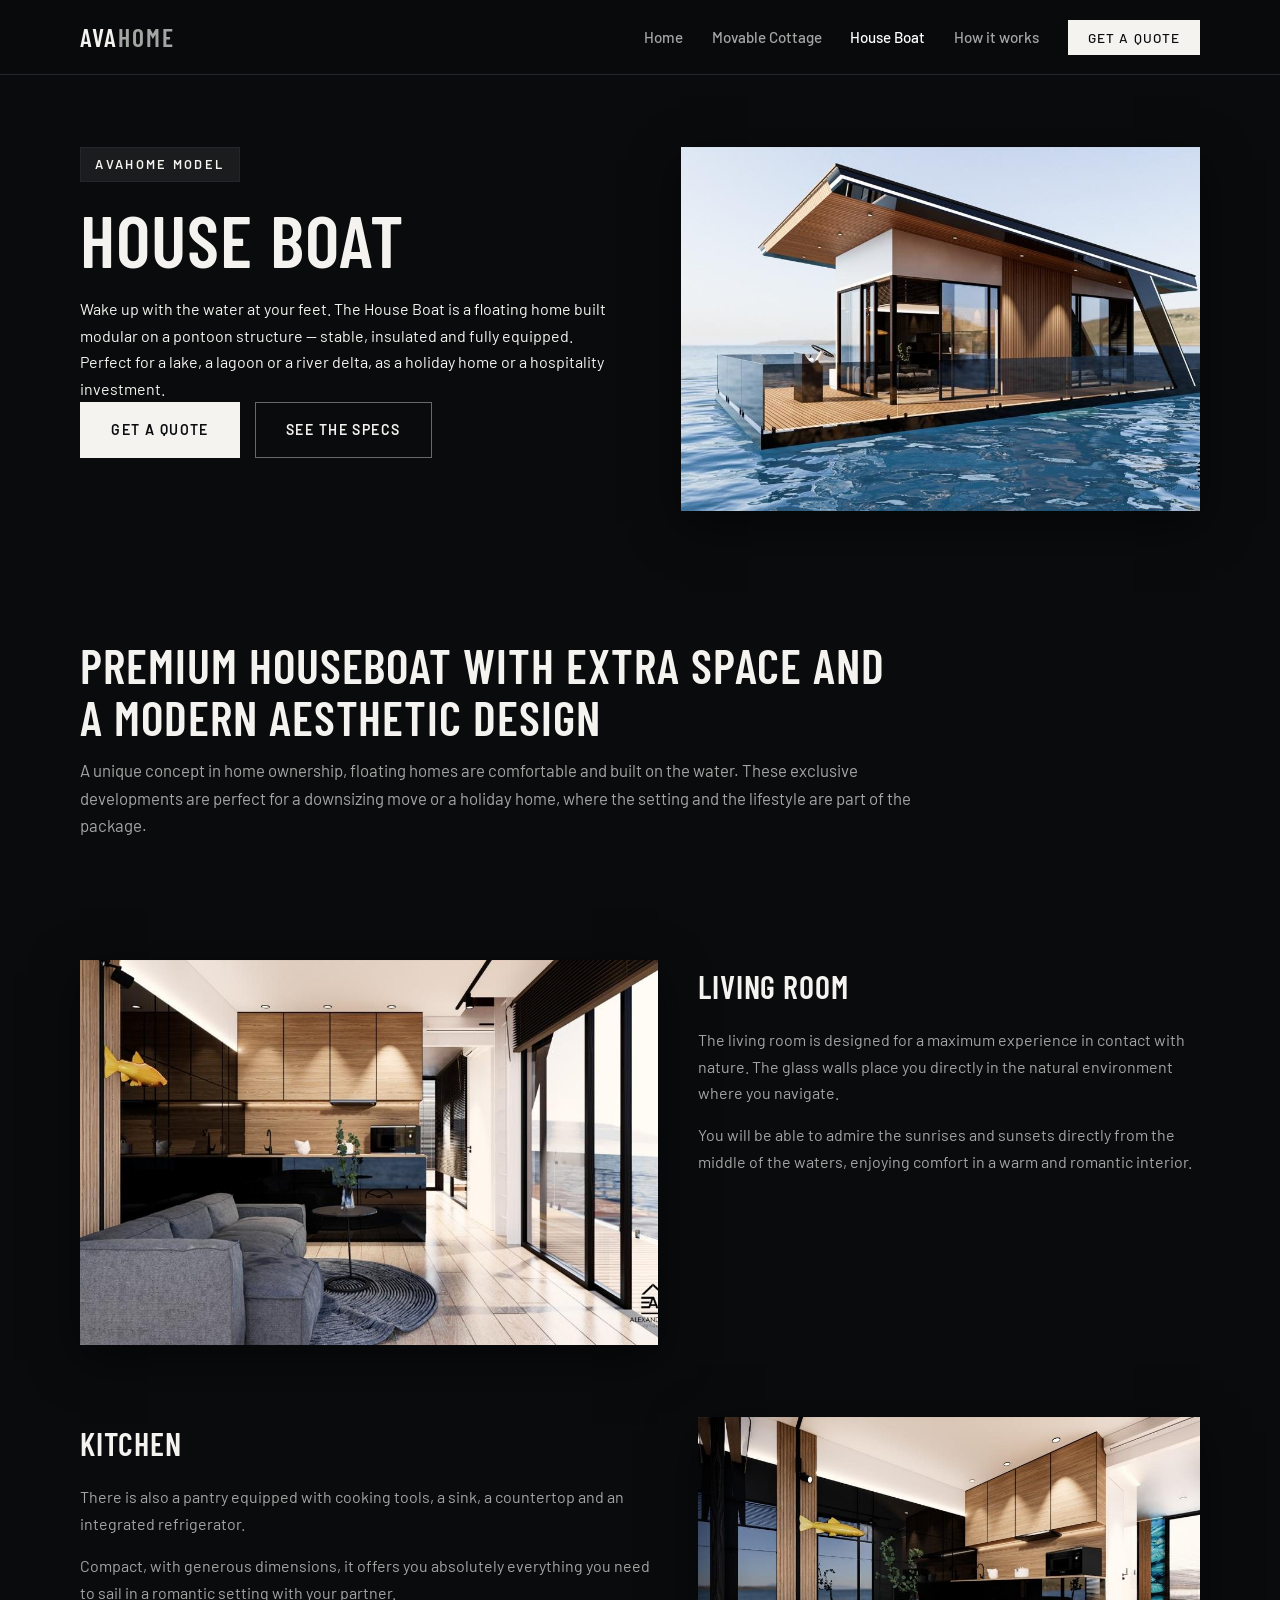
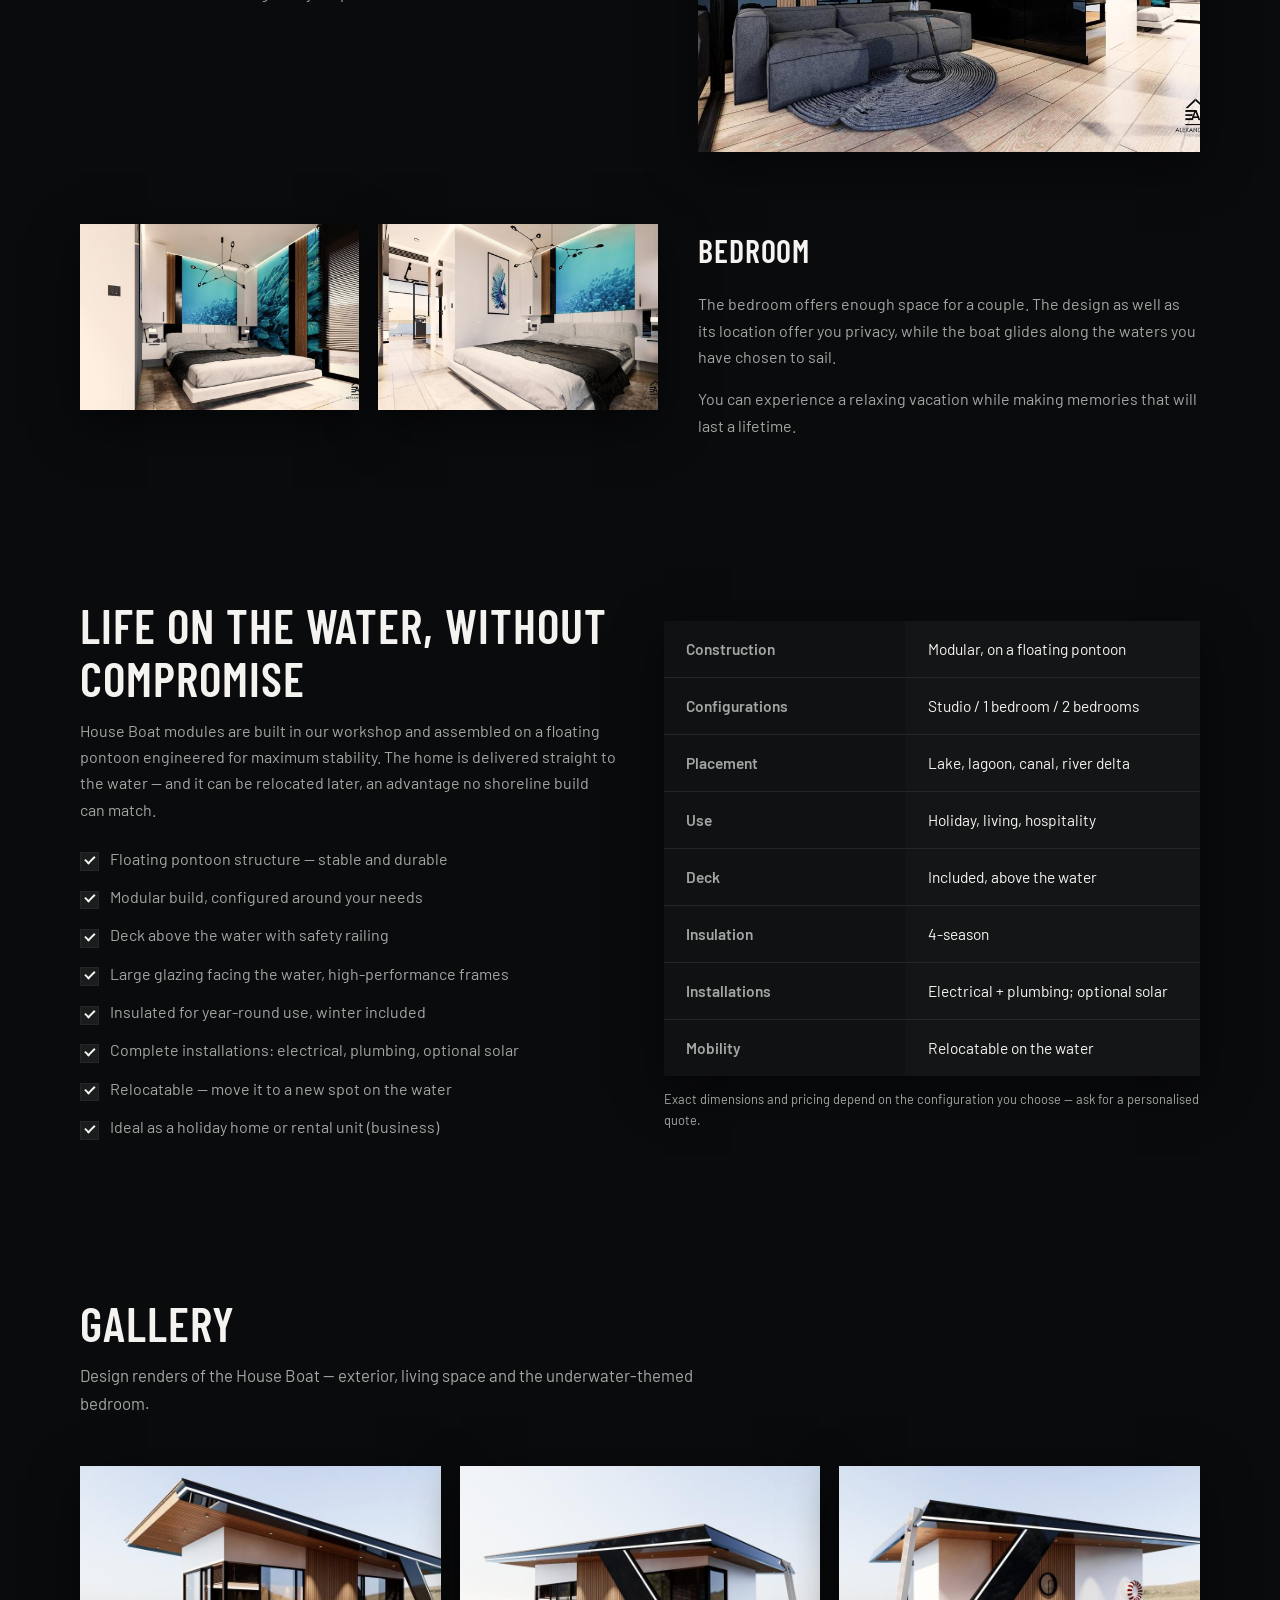
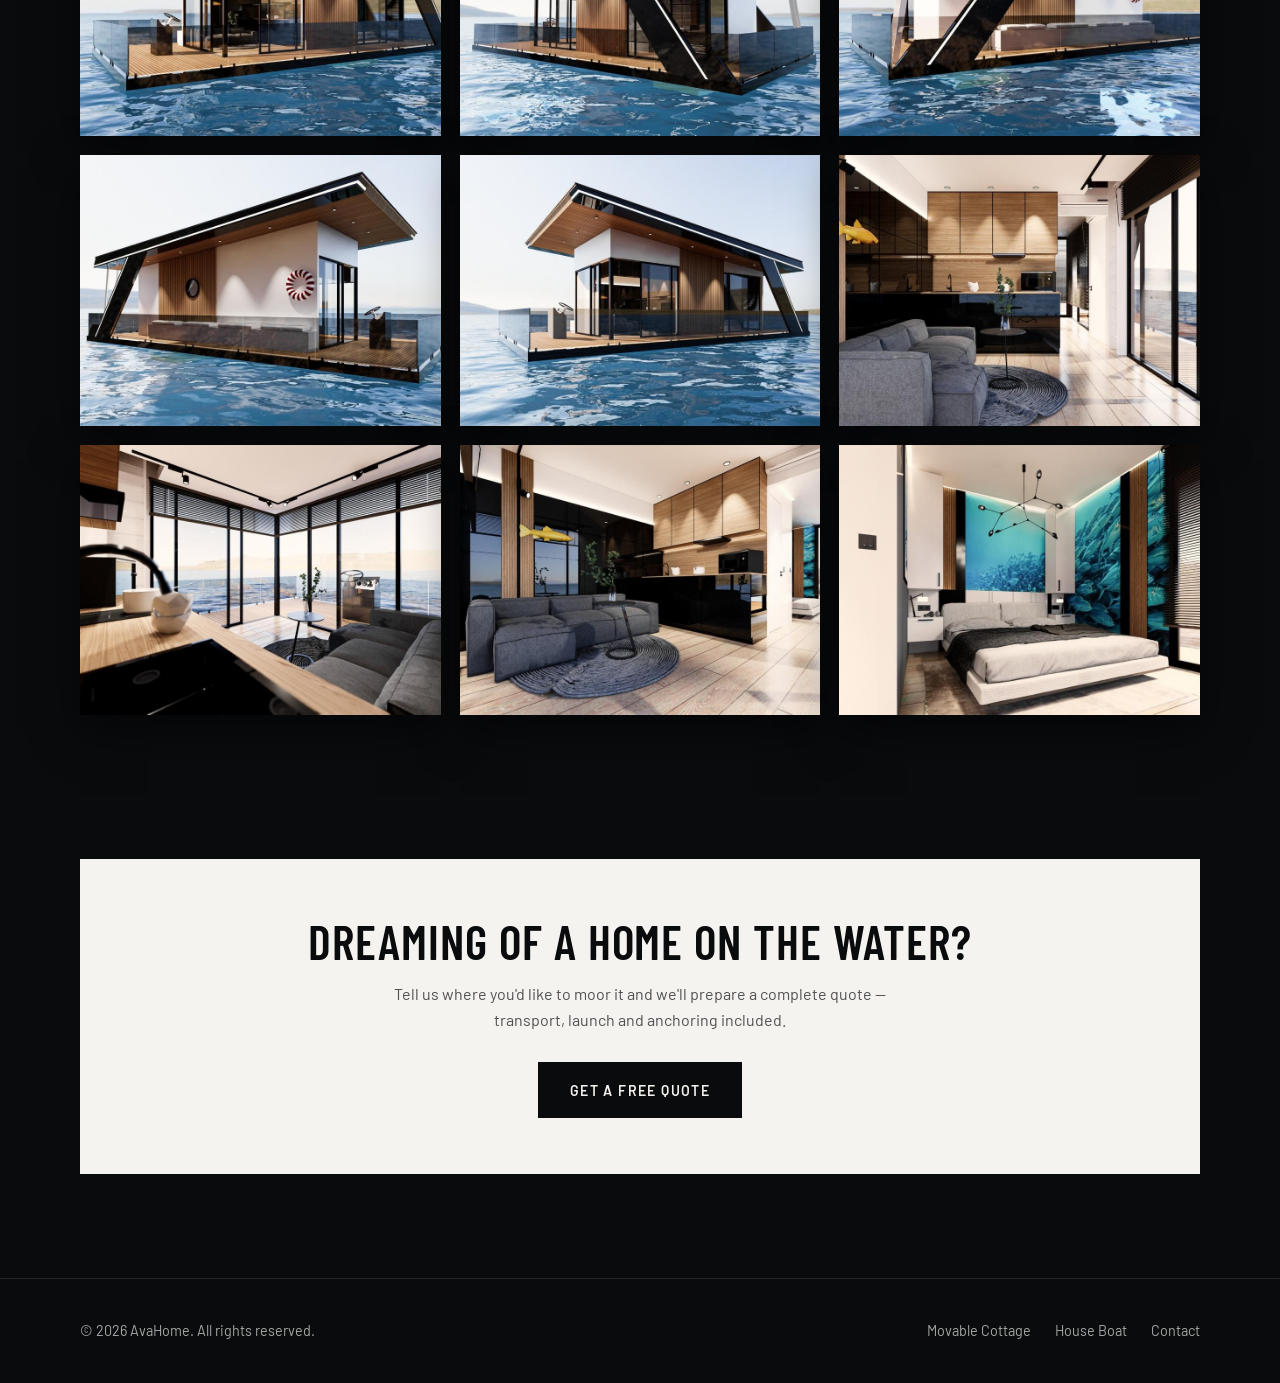
==== commit c3079c64: "Add structured room-by-room content for both models and brand statement - Movable Cottage: intro (sp" ====
--- a/house-boat.html
+++ b/house-boat.html
@@ -50,6 +50,62 @@
       <div class="hero-art reveal">
         <img src="assets/img/boat/exterior-main.jpg" alt="House Boat — modular floating home on open water, with glazed living space and deck">
       </div>
+    </div>
+  </section>
+
+
+  <section>
+    <div class="container">
+      <div class="section-head" style="max-width: 52rem;">
+        <h2>Premium houseboat with extra space and a modern aesthetic design</h2>
+        <p>A unique concept in home ownership, floating homes are comfortable and built on the water. These exclusive developments are perfect for a downsizing move or a holiday home, where the setting and the lifestyle are part of the package.</p>
+      </div>
+    </div>
+  </section>
+
+  <section style="padding-top: 0;">
+    <div class="container">
+
+      <div class="room reveal">
+        <div class="room-grid">
+          <div class="room-media">
+            <img src="assets/img/boat/interior-living.jpg" alt="The living room — glass walls opening onto the water" loading="lazy">
+          </div>
+          <div class="room-copy">
+            <h3>Living room</h3>
+            <p>The living room is designed for a maximum experience in contact with nature. The glass walls place you directly in the natural environment where you navigate.</p>
+            <p>You will be able to admire the sunrises and sunsets directly from the middle of the waters, enjoying comfort in a warm and romantic interior.</p>
+          </div>
+        </div>
+      </div>
+
+      <div class="room reveal">
+        <div class="room-grid flip">
+          <div class="room-media">
+            <img src="assets/img/boat/interior-lounge.jpg" alt="The kitchen — black glass cabinetry and integrated appliances" loading="lazy">
+          </div>
+          <div class="room-copy">
+            <h3>Kitchen</h3>
+            <p>There is also a pantry equipped with cooking tools, a sink, a countertop and an integrated refrigerator.</p>
+            <p>Compact, with generous dimensions, it offers you absolutely everything you need to sail in a romantic setting with your partner.</p>
+          </div>
+        </div>
+      </div>
+
+      <div class="room reveal">
+        <div class="room-grid">
+          <div class="room-media pair">
+            <img src="assets/img/boat/bedroom.jpg" alt="The bedroom with its underwater feature wall" loading="lazy">
+            <img src="assets/img/boat/bedroom-side.jpg" alt="The bedroom seen from the hallway" loading="lazy">
+          </div>
+          <div class="room-copy">
+            <h3>Bedroom</h3>
+            <p>The bedroom offers enough space for a couple. The design as well as its location offer you privacy, while the boat glides along the waters you have chosen to sail.</p>
+            <p>You can experience a relaxing vacation while making memories that will last a lifetime.</p>
+          </div>
+        </div>
+      </div>
+
     </div>
   </section>
 
--- a/assets/css/style.css
+++ b/assets/css/style.css
@@ -680,3 +680,80 @@
 @media (max-width: 640px) {
   .video-grid { grid-template-columns: 1fr; }
 }
+
+/* ---------------- Room sections (model pages) ---------------- */
+
+.intro-cols {
+  display: grid;
+  grid-template-columns: 1fr 1fr;
+  gap: 2.5rem;
+  color: var(--ink-soft);
+  font-size: 1.02rem;
+}
+
+.room { margin-bottom: 4.5rem; }
+.room:last-child { margin-bottom: 0; }
+
+.room-grid {
+  display: grid;
+  grid-template-columns: 1.15fr 1fr;
+  gap: 2.5rem;
+  align-items: start;
+}
+
+.room-grid.flip > .room-media { order: 2; }
+
+.room-media { display: grid; gap: 1.2rem; }
+
+.room-media img {
+  width: 100%;
+  aspect-ratio: 3 / 2;
+  object-fit: cover;
+  box-shadow: var(--shadow);
+}
+
+.room-media.pair { grid-template-columns: 1fr 1fr; }
+
+.room-media img.tall { aspect-ratio: 3 / 4; }
+
+.room-copy h3 {
+  font-family: var(--font-display);
+  font-size: 2rem;
+  font-weight: 600;
+  text-transform: uppercase;
+  letter-spacing: 0.03em;
+  margin-bottom: 0.9rem;
+}
+
+.room-copy p { color: var(--ink-soft); margin-bottom: 1rem; }
+
+/* ---------------- Brand statement ---------------- */
+
+.statement {
+  border-top: 1px solid var(--line);
+  border-bottom: 1px solid var(--line);
+  padding: 3.5rem 0;
+  text-align: center;
+}
+
+.statement p {
+  font-family: var(--font-display);
+  font-size: clamp(1.6rem, 3.2vw, 2.4rem);
+  font-weight: 500;
+  line-height: 1.25;
+  text-transform: uppercase;
+  letter-spacing: 0.03em;
+  max-width: 52rem;
+  margin: 0 auto;
+}
+
+.statement p span { color: var(--ink-soft); }
+
+@media (max-width: 900px) {
+  .intro-cols, .room-grid { grid-template-columns: 1fr; }
+  .room-grid.flip > .room-media { order: 0; }
+}
+
+@media (max-width: 640px) {
+  .room-media.pair { grid-template-columns: 1fr; }
+}
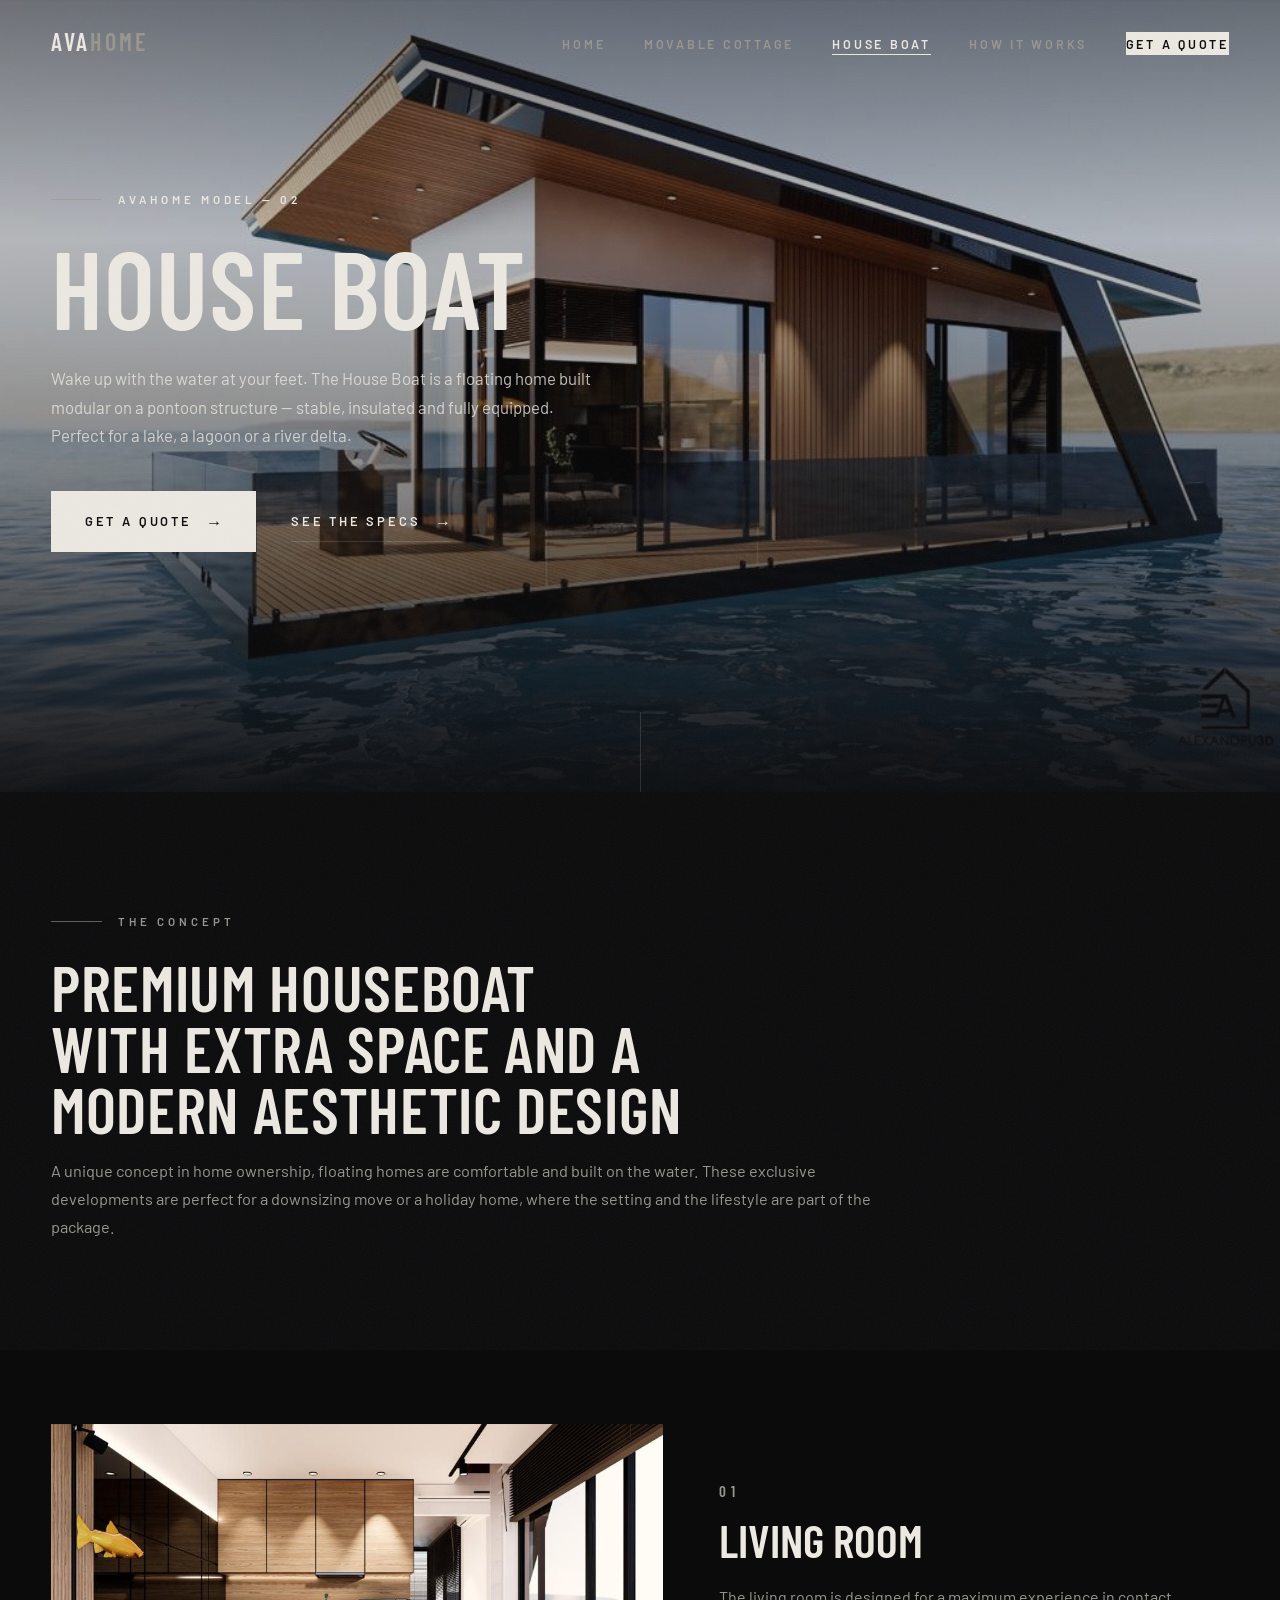
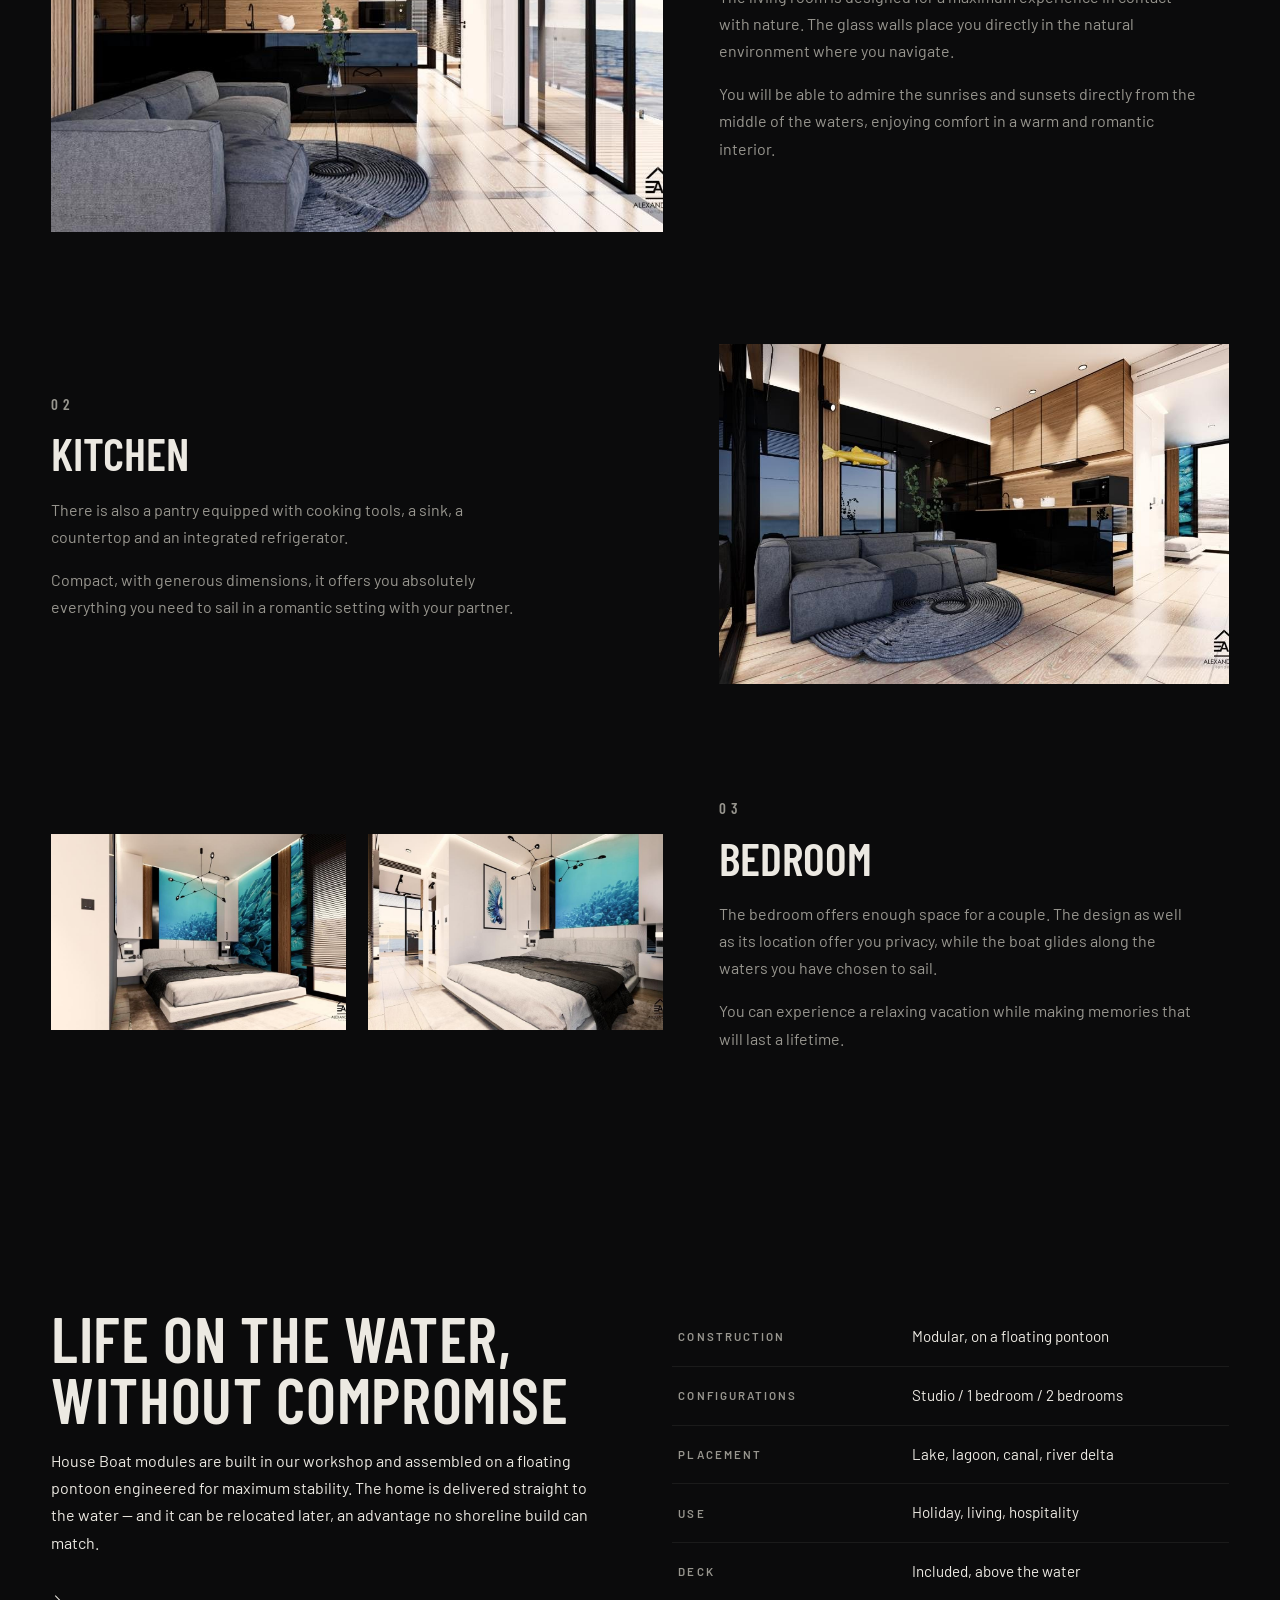
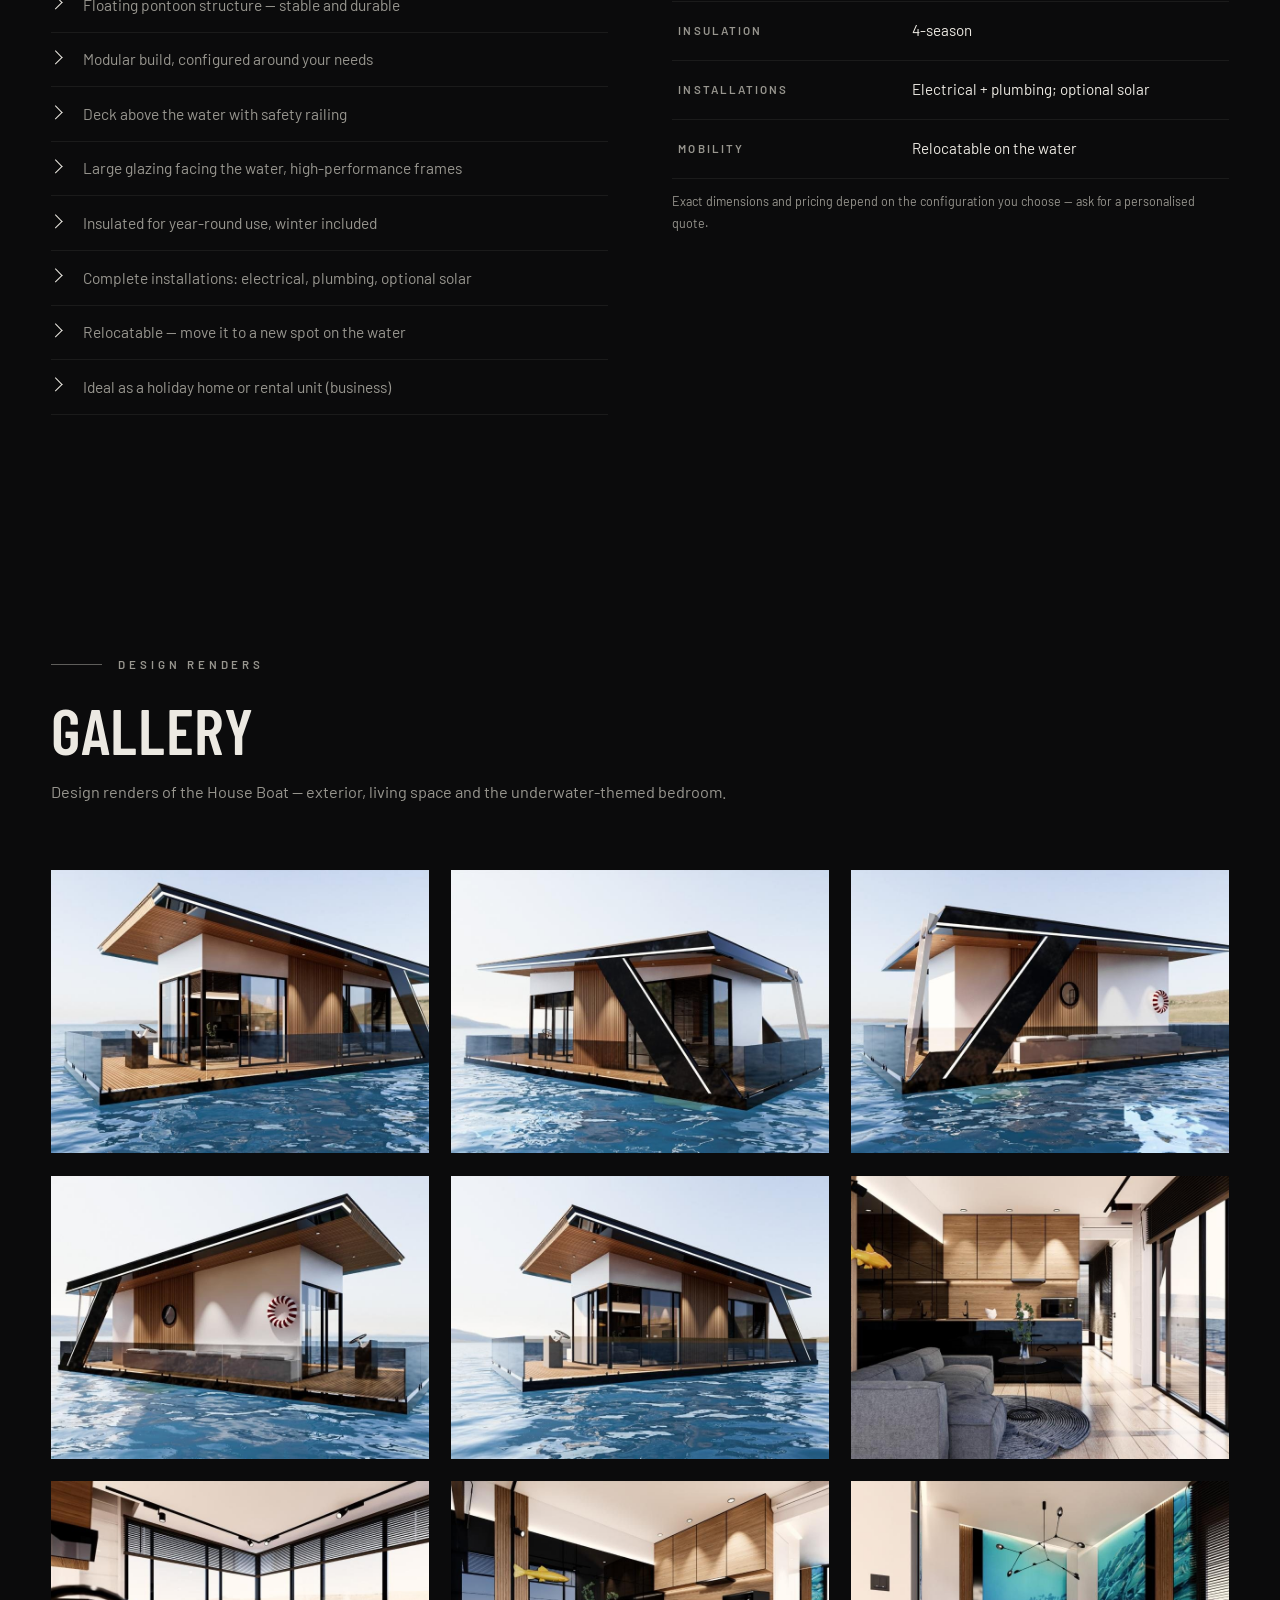
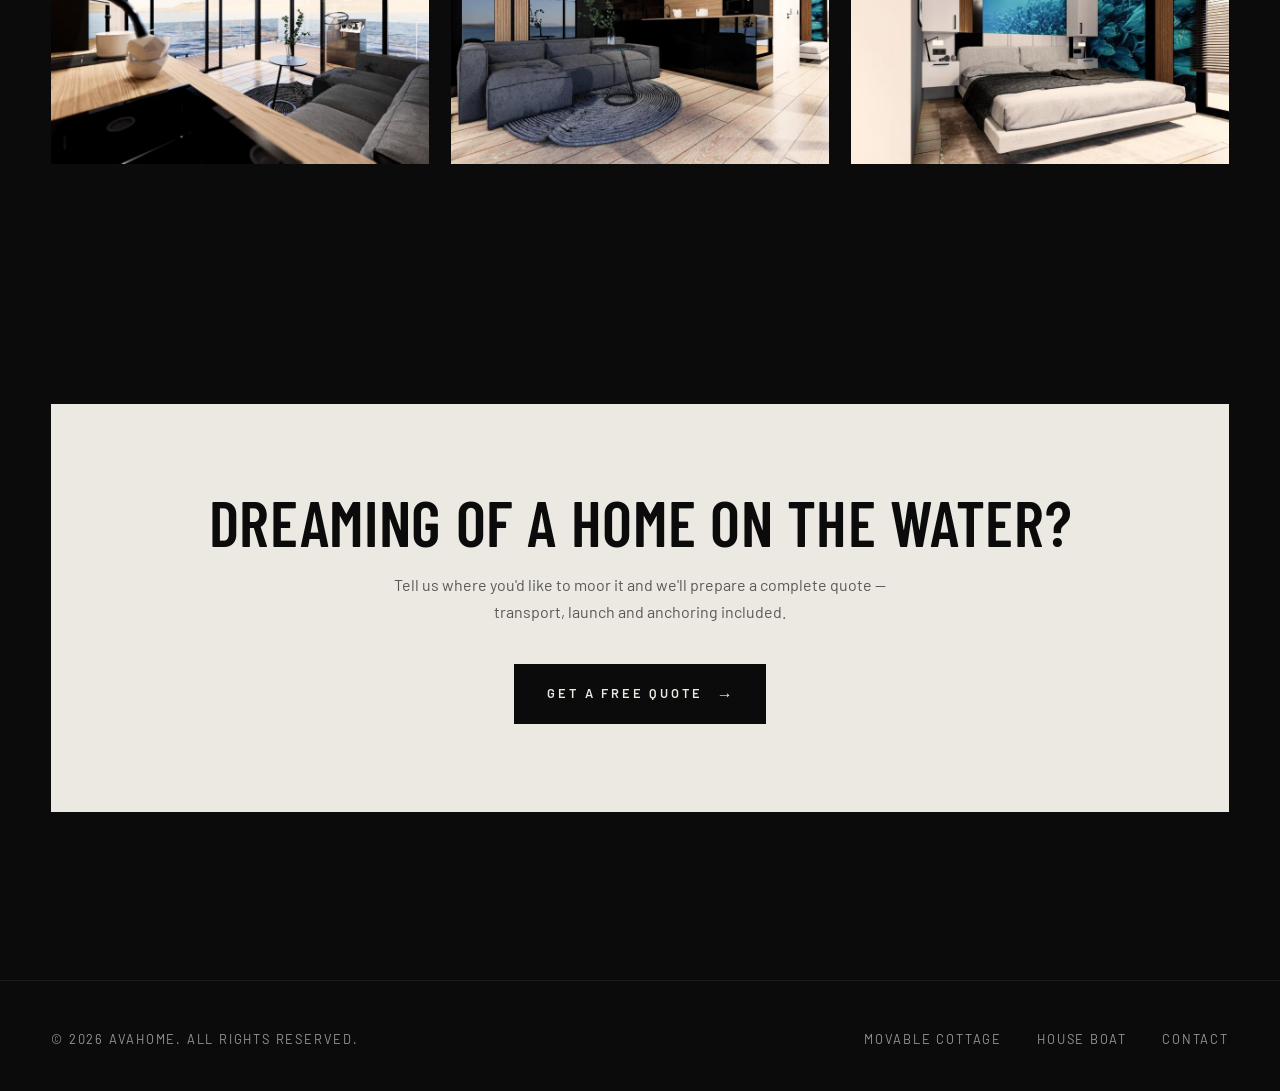
==== commit f05304bb: "Cinematic premium redesign: full-bleed heroes, editorial layout, self-hosted type - Full-viewport he" ====
--- a/house-boat.html
+++ b/house-boat.html
@@ -5,9 +5,6 @@
   <meta name="viewport" content="width=device-width, initial-scale=1.0">
   <title>House Boat — modular floating home | AvaHome</title>
   <meta name="description" content="The House Boat: a modular floating home on a pontoon structure. Live on a lake or river delta, with a deck above the water. Delivered turnkey by AvaHome.">
-  <link rel="preconnect" href="https://fonts.googleapis.com">
-  <link rel="preconnect" href="https://fonts.gstatic.com" crossorigin>
-  <link href="https://fonts.googleapis.com/css2?family=Barlow+Condensed:wght@500;600&family=Barlow:wght@400;500;600&display=swap" rel="stylesheet">
   <link rel="stylesheet" href="assets/css/style.css">
   <link rel="icon" href="data:image/svg+xml,<svg xmlns='http://www.w3.org/2000/svg' viewBox='0 0 100 100'><text y='80' font-size='80'>🏡</text></svg>">
 </head>
@@ -31,32 +28,31 @@
 
 <main>
 
-  <section class="model-hero">
-    <div class="container hero-grid">
-      <div>
-        <span class="eyebrow">AvaHome model</span>
-        <h1>House Boat</h1>
-        <p class="lead">
-          Wake up with the water at your feet. The House Boat is a floating home
-          built modular on a pontoon structure — stable, insulated and fully
-          equipped. Perfect for a lake, a lagoon or a river delta, as a holiday
-          home or a hospitality investment.
-        </p>
-        <div class="btn-row">
-          <a href="index.html#contact" class="btn btn-primary">Get a quote</a>
-          <a href="#specs" class="btn btn-ghost">See the specs</a>
-        </div>
-      </div>
-      <div class="hero-art reveal">
-        <img src="assets/img/boat/exterior-main.jpg" alt="House Boat — modular floating home on open water, with glazed living space and deck">
+  <section class="hero-full short">
+    <div class="hero-bg">
+      <img src="assets/img/boat/exterior-main.jpg" alt="House Boat — modular floating home on open water">
+    </div>
+    <div class="hero-content container">
+      <span class="sec-label">AvaHome model — 02</span>
+      <h1>House Boat</h1>
+      <p class="lead">
+        Wake up with the water at your feet. The House Boat is a floating home
+        built modular on a pontoon structure — stable, insulated and fully
+        equipped. Perfect for a lake, a lagoon or a river delta.
+      </p>
+      <div class="btn-row">
+        <a href="index.html#contact" class="btn btn-primary">Get a quote</a>
+        <a href="#specs" class="btn btn-ghost">See the specs</a>
       </div>
     </div>
+    <div class="scroll-hint" aria-hidden="true"></div>
   </section>
 
 
   <section>
     <div class="container">
       <div class="section-head" style="max-width: 52rem;">
+        <span class="sec-label">The concept</span>
         <h2>Premium houseboat with extra space and a modern aesthetic design</h2>
         <p>A unique concept in home ownership, floating homes are comfortable and built on the water. These exclusive developments are perfect for a downsizing move or a holiday home, where the setting and the lifestyle are part of the package.</p>
       </div>
@@ -72,6 +68,7 @@
             <img src="assets/img/boat/interior-living.jpg" alt="The living room — glass walls opening onto the water" loading="lazy">
           </div>
           <div class="room-copy">
+            <span class="index">01</span>
             <h3>Living room</h3>
             <p>The living room is designed for a maximum experience in contact with nature. The glass walls place you directly in the natural environment where you navigate.</p>
             <p>You will be able to admire the sunrises and sunsets directly from the middle of the waters, enjoying comfort in a warm and romantic interior.</p>
@@ -85,6 +82,7 @@
             <img src="assets/img/boat/interior-lounge.jpg" alt="The kitchen — black glass cabinetry and integrated appliances" loading="lazy">
           </div>
           <div class="room-copy">
+            <span class="index">02</span>
             <h3>Kitchen</h3>
             <p>There is also a pantry equipped with cooking tools, a sink, a countertop and an integrated refrigerator.</p>
             <p>Compact, with generous dimensions, it offers you absolutely everything you need to sail in a romantic setting with your partner.</p>
@@ -99,6 +97,7 @@
             <img src="assets/img/boat/bedroom-side.jpg" alt="The bedroom seen from the hallway" loading="lazy">
           </div>
           <div class="room-copy">
+            <span class="index">03</span>
             <h3>Bedroom</h3>
             <p>The bedroom offers enough space for a couple. The design as well as its location offer you privacy, while the boat glides along the waters you have chosen to sail.</p>
             <p>You can experience a relaxing vacation while making memories that will last a lifetime.</p>
@@ -149,6 +148,7 @@
   <section>
     <div class="container">
       <div class="section-head">
+        <span class="sec-label">Design renders</span>
         <h2>Gallery</h2>
         <p>Design renders of the House Boat — exterior, living space and the underwater-themed bedroom.</p>
       </div>
--- a/assets/css/style.css
+++ b/assets/css/style.css
@@ -1,21 +1,57 @@
+@font-face {
+  font-family: 'Barlow';
+  font-style: normal;
+  font-weight: 400;
+  font-display: swap;
+  src: url('../fonts/Barlow-400.woff2') format('woff2');
+}
+@font-face {
+  font-family: 'Barlow';
+  font-style: normal;
+  font-weight: 500;
+  font-display: swap;
+  src: url('../fonts/Barlow-500.woff2') format('woff2');
+}
+@font-face {
+  font-family: 'Barlow';
+  font-style: normal;
+  font-weight: 600;
+  font-display: swap;
+  src: url('../fonts/Barlow-600.woff2') format('woff2');
+}
+@font-face {
+  font-family: 'Barlow Condensed';
+  font-style: normal;
+  font-weight: 500;
+  font-display: swap;
+  src: url('../fonts/BarlowCondensed-500.woff2') format('woff2');
+}
+@font-face {
+  font-family: 'Barlow Condensed';
+  font-style: normal;
+  font-weight: 600;
+  font-display: swap;
+  src: url('../fonts/BarlowCondensed-600.woff2') format('woff2');
+}
+
 /* ===================================================================
-   AvaHome — site de prezentare case modulare
+   AvaHome — premium dark monochrome
+   Cinematic, editorial, architectural.
    =================================================================== */
 
 :root {
-  --bg: #0a0b0d;
-  --surface: #131517;
-  --ink: #f4f3ef;
-  --ink-soft: #a3a6a3;
-  --accent: #f4f3ef;
-  --accent-dark: #ffffff;
-  --accent-soft: rgba(255, 255, 255, 0.07);
-  --sand: #17191c;
-  --line: #24272a;
-  --radius: 0px;
-  --shadow: 0 14px 44px rgba(0, 0, 0, 0.55);
+  --bg: #0b0b0c;
+  --bg-deep: #070708;
+  --surface: #111214;
+  --ink: #ece9e2;
+  --ink-muted: #98968f;
+  --hairline: rgba(236, 233, 226, 0.14);
+  --hairline-soft: rgba(236, 233, 226, 0.07);
+  --paper: #ece9e2;
   --font-display: "Barlow Condensed", "Arial Narrow", sans-serif;
   --font-body: "Barlow", -apple-system, BlinkMacSystemFont, "Segoe UI", sans-serif;
+  --ease-out: cubic-bezier(0.16, 1, 0.3, 1);
+  --dur: 1.1s;
 }
 
 * { margin: 0; padding: 0; box-sizing: border-box; }
@@ -26,455 +62,785 @@
   font-family: var(--font-body);
   background: var(--bg);
   color: var(--ink);
-  line-height: 1.65;
+  line-height: 1.7;
+  font-weight: 400;
   -webkit-font-smoothing: antialiased;
-}
-
-img, svg { max-width: 100%; display: block; }
+  overflow-x: hidden;
+}
+
+/* film grain */
+body::after {
+  content: "";
+  position: fixed;
+  inset: -50%;
+  width: 200%;
+  height: 200%;
+  pointer-events: none;
+  z-index: 9999;
+  opacity: 0.05;
+  background-image: url("data:image/svg+xml,%3Csvg xmlns='http://www.w3.org/2000/svg' width='300' height='300'%3E%3Cfilter id='n'%3E%3CfeTurbulence type='fractalNoise' baseFrequency='0.85' numOctaves='2' stitchTiles='stitch'/%3E%3C/filter%3E%3Crect width='300' height='300' filter='url(%23n)'/%3E%3C/svg%3E");
+}
+
+::selection { background: var(--paper); color: var(--bg); }
+
+img, svg, video { max-width: 100%; display: block; }
 
 a { color: inherit; text-decoration: none; }
 
-.container {
-  width: min(1120px, 92%);
-  margin: 0 auto;
-}
-
-/* ---------------- Header ---------------- */
+.container { width: min(1240px, 92%); margin: 0 auto; }
+
+/* ================= Type ================= */
+
+h1, h2 {
+  font-family: var(--font-display);
+  font-weight: 600;
+  text-transform: uppercase;
+  line-height: 0.95;
+  letter-spacing: 0.01em;
+  text-wrap: balance;
+}
+
+h1 { font-size: clamp(3.2rem, 8.5vw, 7rem); }
+h2 { font-size: clamp(2.4rem, 5vw, 4.2rem); margin-bottom: 1.1rem; }
+
+.sec-label {
+  display: flex;
+  align-items: center;
+  gap: 1rem;
+  font-size: 0.72rem;
+  font-weight: 600;
+  text-transform: uppercase;
+  letter-spacing: 0.34em;
+  color: var(--ink-muted);
+  margin-bottom: 1.6rem;
+}
+
+.sec-label::before {
+  content: "";
+  width: 3.2rem;
+  height: 1px;
+  background: var(--ink-muted);
+  opacity: 0.6;
+}
+
+/* ================= Header ================= */
 
 .site-header {
-  position: sticky;
+  position: fixed;
   top: 0;
-  z-index: 50;
-  background: rgba(10, 11, 13, 0.88);
-  backdrop-filter: blur(10px);
-  border-bottom: 1px solid var(--line);
+  left: 0;
+  right: 0;
+  z-index: 90;
+  transition: background 0.5s, border-color 0.5s, backdrop-filter 0.5s;
+  border-bottom: 1px solid transparent;
+}
+
+.site-header.scrolled {
+  background: rgba(11, 11, 12, 0.82);
+  backdrop-filter: blur(14px);
+  border-bottom-color: var(--hairline-soft);
 }
 
 .nav {
   display: flex;
   align-items: center;
   justify-content: space-between;
-  padding: 1rem 0;
+  padding: 1.35rem 0;
 }
 
 .logo {
   font-family: var(--font-display);
-  font-size: 1.6rem;
-  font-weight: 600;
-  text-transform: uppercase;
-  letter-spacing: 0.08em;
-}
-
-.logo span { color: var(--ink-soft); }
+  font-size: 1.5rem;
+  font-weight: 600;
+  text-transform: uppercase;
+  letter-spacing: 0.14em;
+}
+
+.logo span { color: var(--ink-muted); transition: color 0.4s; }
+.logo:hover span { color: var(--ink); }
 
 .nav-links {
   display: flex;
   align-items: center;
-  gap: 1.8rem;
+  gap: 2.4rem;
   list-style: none;
 }
 
 .nav-links a {
-  font-size: 0.95rem;
-  font-weight: 500;
-  color: var(--ink-soft);
-  transition: color 0.2s;
-}
-
-.nav-links a:hover,
-.nav-links a.active { color: #ffffff; }
+  position: relative;
+  font-size: 0.78rem;
+  font-weight: 600;
+  text-transform: uppercase;
+  letter-spacing: 0.22em;
+  color: var(--ink-muted);
+  padding: 0.3rem 0;
+  transition: color 0.35s;
+}
+
+.nav-links a:not(.nav-cta)::after {
+  content: "";
+  position: absolute;
+  left: 0;
+  bottom: 0;
+  height: 1px;
+  width: 100%;
+  background: var(--ink);
+  transform: scaleX(0);
+  transform-origin: right;
+  transition: transform 0.5s var(--ease-out);
+}
+
+.nav-links a:hover, .nav-links a.active { color: var(--ink); }
+.nav-links a:not(.nav-cta):hover::after,
+.nav-links a.active:not(.nav-cta)::after { transform: scaleX(1); transform-origin: left; }
 
 .nav-cta {
-  background: var(--accent);
-  color: #0a0b0d !important;
-  padding: 0.55rem 1.25rem;
-  border-radius: 0;
-  text-transform: uppercase;
-  letter-spacing: 0.08em;
-  font-size: 0.85rem !important;
-  transition: background 0.2s;
+  color: var(--bg) !important;
+  background: var(--paper);
+  padding: 0.65rem 1.5rem;
+  overflow: hidden;
+  position: relative;
+  transition: color 0.35s;
 }
 
 .nav-cta:hover { background: #ffffff; }
 
-.nav-toggle {
-  display: none;
-  background: none;
-  border: none;
-  cursor: pointer;
-  padding: 0.4rem;
-}
-
-.nav-toggle span {
-  display: block;
-  width: 24px;
-  height: 2px;
-  background: var(--ink);
-  margin: 5px 0;
-  transition: transform 0.25s, opacity 0.25s;
-}
-
-/* ---------------- Hero ---------------- */
-
-.hero {
-  padding: 5rem 0 4rem;
-  overflow: hidden;
-}
-
-.hero-grid {
-  display: grid;
-  grid-template-columns: 1.05fr 1fr;
-  gap: 3.5rem;
-  align-items: center;
-}
-
-.eyebrow {
-  display: inline-block;
-  font-size: 0.8rem;
-  font-weight: 600;
-  text-transform: uppercase;
-  letter-spacing: 0.18em;
-  color: var(--ink);
-  border: 1px solid var(--line);
-  background: var(--accent-soft);
-  padding: 0.35rem 0.9rem;
-  border-radius: 0;
-  margin-bottom: 1.2rem;
-}
-
-h1 {
-  font-family: var(--font-display);
-  font-size: clamp(2.9rem, 6vw, 4.6rem);
-  font-weight: 600;
-  line-height: 1.04;
-  text-transform: uppercase;
-  letter-spacing: 0.015em;
-  margin-bottom: 1.2rem;
-}
-
-.hero p.lead {
-  font-size: 1.12rem;
-  color: var(--ink-soft);
-  max-width: 34rem;
-  margin-bottom: 2rem;
-}
-
-.btn-row { display: flex; flex-wrap: wrap; gap: 0.9rem; }
+.nav-toggle { display: none; background: none; border: none; cursor: pointer; padding: 0.4rem; }
+.nav-toggle span { display: block; width: 26px; height: 1.5px; background: var(--ink); margin: 6px 0; }
+
+/* ================= Buttons ================= */
+
+.btn-row { display: flex; flex-wrap: wrap; gap: 2.2rem; align-items: center; }
 
 .btn {
   display: inline-flex;
   align-items: center;
-  gap: 0.5rem;
-  font-weight: 600;
-  font-size: 0.88rem;
-  text-transform: uppercase;
-  letter-spacing: 0.1em;
-  padding: 0.95rem 1.9rem;
-  border-radius: 0;
-  border: 1.5px solid transparent;
+  gap: 0.9rem;
+  font-weight: 600;
+  font-size: 0.8rem;
+  text-transform: uppercase;
+  letter-spacing: 0.22em;
   cursor: pointer;
-  transition: all 0.2s;
-}
-
-.btn-primary { background: var(--ink); color: #0a0b0d; }
-.btn-primary:hover { background: #ffffff; transform: translateY(-1px); }
-
-.btn-ghost { border-color: rgba(244, 243, 239, 0.4); color: var(--ink); background: transparent; }
-.btn-ghost:hover { border-color: var(--ink); background: var(--ink); color: #0a0b0d; }
-
-.hero-art {
-  border-radius: var(--radius);
+  border: none;
+  background: none;
+  color: var(--ink);
+}
+
+.btn::after {
+  content: "→";
+  font-size: 1rem;
+  letter-spacing: 0;
+  transition: transform 0.45s var(--ease-out);
+}
+
+.btn:hover::after { transform: translateX(0.5rem); }
+
+.btn-primary {
+  background: var(--paper);
+  color: var(--bg);
+  padding: 1.05rem 2.1rem;
+  position: relative;
   overflow: hidden;
-  box-shadow: var(--shadow);
-  line-height: 0;
-}
-
-/* ---------------- Sections ---------------- */
-
-section { padding: 4.5rem 0; }
-
-.section-head {
-  max-width: 40rem;
-  margin-bottom: 3rem;
-}
-
-h2 {
-  font-family: var(--font-display);
-  font-size: clamp(2.1rem, 4vw, 3rem);
-  font-weight: 600;
-  line-height: 1.1;
-  text-transform: uppercase;
-  letter-spacing: 0.02em;
-  margin-bottom: 0.8rem;
-}
-
-.section-head p { color: var(--ink-soft); font-size: 1.05rem; }
-
-/* ---------------- Model cards (homepage) ---------------- */
+  transition: color 0.45s;
+}
+
+.btn-primary > * { position: relative; }
+
+.btn-primary:hover { background: #ffffff; }
+
+.btn-ghost {
+  padding: 1.05rem 0;
+  position: relative;
+}
+
+.btn-ghost::before {
+  content: "";
+  position: absolute;
+  left: 0;
+  bottom: 0.65rem;
+  width: 100%;
+  height: 1px;
+  background: var(--hairline);
+}
+
+.btn-ghost::after { content: "→"; }
+
+/* ================= Full-bleed hero ================= */
+
+.hero-full {
+  position: relative;
+  min-height: 100svh;
+  display: flex;
+  align-items: flex-end;
+  overflow: hidden;
+}
+
+.hero-full.short { min-height: 88svh; }
+
+.hero-bg {
+  position: absolute;
+  inset: 0;
+}
+
+.hero-bg img {
+  width: 100%;
+  height: 100%;
+  object-fit: cover;
+  animation: kenburns 18s var(--ease-out) both;
+}
+
+@keyframes kenburns {
+  from { transform: scale(1.12); }
+  to { transform: scale(1); }
+}
+
+.hero-bg::after {
+  content: "";
+  position: absolute;
+  inset: 0;
+  background:
+    linear-gradient(to top, rgba(11, 11, 12, 0.96) 0%, rgba(11, 11, 12, 0.45) 42%, rgba(11, 11, 12, 0.25) 70%, rgba(11, 11, 12, 0.55) 100%);
+}
+
+.hero-content {
+  position: relative;
+  z-index: 2;
+  padding: 0 0 7.5rem;
+}
+
+.hero-content .sec-label { color: var(--ink); opacity: 0.85; }
+
+.hero-content h1 {
+  max-width: 18ch;
+  margin-bottom: 1.6rem;
+}
+
+.hero-content .lead {
+  font-size: 1.05rem;
+  font-weight: 400;
+  color: rgba(236, 233, 226, 0.8);
+  max-width: 34rem;
+  margin-bottom: 2.6rem;
+}
+
+/* staggered line reveal */
+.hero-content > * {
+  opacity: 0;
+  transform: translateY(2.2rem);
+  animation: rise 1.3s var(--ease-out) forwards;
+}
+
+.hero-content > *:nth-child(1) { animation-delay: 0.15s; }
+.hero-content > *:nth-child(2) { animation-delay: 0.3s; }
+.hero-content > *:nth-child(3) { animation-delay: 0.45s; }
+.hero-content > *:nth-child(4) { animation-delay: 0.6s; }
+
+@keyframes rise {
+  to { opacity: 1; transform: none; }
+}
+
+.scroll-hint {
+  position: absolute;
+  bottom: 0;
+  left: 50%;
+  z-index: 3;
+  width: 1px;
+  height: 5rem;
+  background: var(--hairline);
+  overflow: hidden;
+}
+
+.scroll-hint::after {
+  content: "";
+  position: absolute;
+  left: 0;
+  top: -50%;
+  width: 100%;
+  height: 50%;
+  background: var(--ink);
+  animation: drip 2.2s ease-in-out infinite;
+}
+
+@keyframes drip {
+  0% { top: -50%; }
+  100% { top: 110%; }
+}
+
+/* ================= Marquee ================= */
+
+.marquee {
+  border-top: 1px solid var(--hairline-soft);
+  border-bottom: 1px solid var(--hairline-soft);
+  padding: 1.6rem 0;
+  overflow: hidden;
+  white-space: nowrap;
+}
+
+.marquee-track {
+  display: inline-flex;
+  gap: 4rem;
+  animation: slide 36s linear infinite;
+}
+
+.marquee span {
+  font-family: var(--font-display);
+  font-size: clamp(2rem, 4vw, 3.2rem);
+  font-weight: 600;
+  text-transform: uppercase;
+  letter-spacing: 0.06em;
+  line-height: 1;
+}
+
+.marquee span:nth-child(even) {
+  color: transparent;
+  -webkit-text-stroke: 1px var(--ink-muted);
+}
+
+@keyframes slide {
+  to { transform: translateX(-50%); }
+}
+
+/* ================= Sections ================= */
+
+section { padding: 7.5rem 0; }
+
+.section-head { max-width: 46rem; margin-bottom: 4rem; }
+.section-head p { color: var(--ink-muted); font-size: 1.02rem; }
+
+/* ================= Model cards ================= */
 
 .models-grid {
   display: grid;
   grid-template-columns: 1fr 1fr;
-  gap: 2rem;
-}
-
-.model-card {
-  background: var(--surface);
-  border-radius: var(--radius);
+  gap: 2.5rem;
+}
+
+.model-card { position: relative; }
+
+.model-card .card-art {
+  display: block;
+  position: relative;
   overflow: hidden;
-  box-shadow: var(--shadow);
-  display: flex;
-  flex-direction: column;
-  transition: transform 0.25s, box-shadow 0.25s;
-}
-
-.model-card:hover {
-  transform: translateY(-6px);
-  box-shadow: 0 20px 50px rgba(30, 37, 40, 0.14);
-}
-
-.model-card .card-art { line-height: 0; }
-
-.card-body { padding: 1.8rem 1.8rem 2rem; display: flex; flex-direction: column; flex: 1; }
-
-.card-body h3 {
-  font-family: var(--font-display);
-  font-size: 1.8rem;
-  font-weight: 600;
-  text-transform: uppercase;
-  letter-spacing: 0.03em;
+  aspect-ratio: 4 / 5;
+}
+
+.model-card .card-art img {
+  width: 100%;
+  height: 100%;
+  object-fit: cover;
+  transition: transform 1.4s var(--ease-out), filter 1.4s var(--ease-out);
+}
+
+.model-card:hover .card-art img { transform: scale(1.06); }
+
+.model-card .card-art::after {
+  content: "";
+  position: absolute;
+  inset: 0;
+  background: linear-gradient(to top, rgba(7, 7, 8, 0.88) 0%, rgba(7, 7, 8, 0.1) 45%, transparent 65%);
+  transition: opacity 0.8s;
+}
+
+.card-overlay {
+  position: absolute;
+  left: 2rem;
+  right: 2rem;
+  bottom: 2rem;
+  z-index: 2;
+}
+
+.card-overlay .index {
+  font-family: var(--font-display);
+  font-size: 0.95rem;
+  font-weight: 600;
+  letter-spacing: 0.28em;
+  color: var(--ink-muted);
+  display: block;
   margin-bottom: 0.5rem;
 }
 
-.card-body p { color: var(--ink-soft); margin-bottom: 1.4rem; flex: 1; }
+.card-overlay h3 {
+  font-family: var(--font-display);
+  font-size: clamp(2rem, 3.4vw, 3rem);
+  font-weight: 600;
+  text-transform: uppercase;
+  line-height: 1;
+  margin-bottom: 0.9rem;
+}
+
+.card-overlay p {
+  color: rgba(236, 233, 226, 0.75);
+  font-size: 0.95rem;
+  max-width: 30rem;
+  margin-bottom: 1.2rem;
+}
 
 .card-specs {
   display: flex;
-  gap: 1.4rem;
-  padding: 1rem 0;
+  gap: 2rem;
+  padding-top: 1.1rem;
+  border-top: 1px solid var(--hairline);
   margin-bottom: 1.4rem;
-  border-top: 1px solid var(--line);
-  border-bottom: 1px solid var(--line);
-}
-
-.spec { font-size: 0.8rem; color: var(--ink-soft); text-transform: uppercase; letter-spacing: 0.06em; }
-.spec strong { display: block; font-size: 1.05rem; color: var(--ink); font-weight: 700; }
+}
+
+.spec {
+  font-size: 0.68rem;
+  color: var(--ink-muted);
+  text-transform: uppercase;
+  letter-spacing: 0.16em;
+}
+
+.spec strong {
+  display: block;
+  font-family: var(--font-display);
+  font-size: 1.05rem;
+  color: var(--ink);
+  font-weight: 600;
+  letter-spacing: 0.06em;
+}
 
 .card-link {
-  font-weight: 600;
-  color: var(--ink);
   display: inline-flex;
   align-items: center;
-  gap: 0.4rem;
-}
-
-.card-link:hover { color: #ffffff; }
-
-/* ---------------- Features ---------------- */
+  gap: 0.7rem;
+  font-size: 0.78rem;
+  font-weight: 600;
+  text-transform: uppercase;
+  letter-spacing: 0.22em;
+}
+
+.card-link::after {
+  content: "→";
+  transition: transform 0.45s var(--ease-out);
+}
+
+.model-card:hover .card-link::after { transform: translateX(0.45rem); }
+
+/* ================= Features (editorial list) ================= */
 
 .features-grid {
   display: grid;
   grid-template-columns: repeat(3, 1fr);
-  gap: 1.6rem;
+  gap: 0 3rem;
 }
 
 .feature {
-  background: var(--surface);
-  border: 1px solid var(--line);
-  border-radius: var(--radius);
-  padding: 1.8rem;
-}
+  padding: 2.2rem 0 2.6rem;
+  border-top: 1px solid var(--hairline-soft);
+  position: relative;
+}
+
+.feature::before {
+  content: "";
+  position: absolute;
+  top: -1px;
+  left: 0;
+  width: 0;
+  height: 1px;
+  background: var(--ink);
+  transition: width 0.9s var(--ease-out);
+}
+
+.feature:hover::before { width: 100%; }
 
 .feature .icon {
-  width: 46px;
-  height: 46px;
-  display: grid;
-  place-items: center;
-  background: var(--accent-soft);
-  border: 1px solid var(--line);
-  border-radius: 0;
-  margin-bottom: 1.1rem;
-  color: var(--ink);
-}
-
-.feature h3 { font-size: 1.08rem; font-weight: 700; margin-bottom: 0.45rem; }
-.feature p { font-size: 0.95rem; color: var(--ink-soft); }
-
-/* ---------------- Process ---------------- */
-
-.process { background: var(--sand); border-radius: var(--radius); padding: 3.5rem; }
+  color: var(--ink-muted);
+  margin-bottom: 1.4rem;
+  transition: color 0.5s;
+}
+
+.feature:hover .icon { color: var(--ink); }
+
+.feature h3 {
+  font-family: var(--font-display);
+  font-size: 1.35rem;
+  font-weight: 600;
+  text-transform: uppercase;
+  letter-spacing: 0.05em;
+  margin-bottom: 0.5rem;
+}
+
+.feature p { font-size: 0.94rem; color: var(--ink-muted); }
+
+/* ================= Process ================= */
+
+.process {
+  border-top: 1px solid var(--hairline-soft);
+  border-bottom: 1px solid var(--hairline-soft);
+  padding: 4.5rem 0;
+}
 
 .process-steps {
   display: grid;
   grid-template-columns: repeat(4, 1fr);
-  gap: 1.8rem;
   counter-reset: step;
 }
 
-.step { counter-increment: step; }
+.step {
+  counter-increment: step;
+  padding: 0 2.2rem;
+  border-left: 1px solid var(--hairline-soft);
+}
+
+.step:first-child { border-left: none; padding-left: 0; }
 
 .step::before {
   content: "0" counter(step);
   font-family: var(--font-display);
-  font-size: 2.4rem;
-  font-weight: 600;
-  color: rgba(244, 243, 239, 0.5);
+  font-size: 3.4rem;
+  font-weight: 600;
+  line-height: 1;
   display: block;
-  margin-bottom: 0.6rem;
-}
-
-.step h3 { font-size: 1.05rem; font-weight: 700; margin-bottom: 0.4rem; }
-.step p { font-size: 0.92rem; color: var(--ink-soft); }
-
-/* ---------------- Model page ---------------- */
-
-.model-hero {
-  padding: 4.5rem 0 3.5rem;
-}
-
-.model-hero .hero-grid { align-items: start; }
+  margin-bottom: 1.1rem;
+  color: transparent;
+  -webkit-text-stroke: 1px var(--ink-muted);
+}
+
+.step h3 {
+  font-family: var(--font-display);
+  font-size: 1.25rem;
+  font-weight: 600;
+  text-transform: uppercase;
+  letter-spacing: 0.05em;
+  margin-bottom: 0.5rem;
+}
+
+.step p { font-size: 0.92rem; color: var(--ink-muted); }
+
+/* ================= Statement ================= */
+
+.statement {
+  padding: 6rem 0;
+  text-align: center;
+}
+
+.statement p {
+  font-family: var(--font-display);
+  font-size: clamp(1.9rem, 4vw, 3.4rem);
+  font-weight: 500;
+  line-height: 1.18;
+  text-transform: uppercase;
+  letter-spacing: 0.03em;
+  max-width: 56rem;
+  margin: 0 auto;
+  text-wrap: balance;
+}
+
+.statement p span { color: transparent; -webkit-text-stroke: 1px var(--ink-muted); }
+
+/* ================= Model page hero + rooms ================= */
+
+.intro-cols {
+  display: grid;
+  grid-template-columns: 1fr 1fr;
+  gap: 3rem;
+  color: var(--ink-muted);
+  font-size: 1.05rem;
+}
+
+.room { margin-bottom: 7rem; }
+.room:last-child { margin-bottom: 0; }
+
+.room-grid {
+  display: grid;
+  grid-template-columns: 1.2fr 1fr;
+  gap: 3.5rem;
+  align-items: center;
+}
+
+.room-grid.flip > .room-media { order: 2; }
+
+.room-media { display: grid; gap: 1.4rem; }
+
+.room-media > div { display: grid; gap: 1.4rem; }
+
+.room-media img {
+  width: 100%;
+  aspect-ratio: 3 / 2;
+  object-fit: cover;
+}
+
+.room-media.pair, .room-media > .pair { grid-template-columns: 1fr 1fr; }
+
+.room-media img.tall { aspect-ratio: 3 / 4; }
+
+.room-copy .index {
+  font-family: var(--font-display);
+  font-size: 0.95rem;
+  font-weight: 600;
+  letter-spacing: 0.3em;
+  color: var(--ink-muted);
+  display: block;
+  margin-bottom: 0.8rem;
+}
+
+.room-copy h3 {
+  font-family: var(--font-display);
+  font-size: clamp(2rem, 3.6vw, 3.2rem);
+  font-weight: 600;
+  text-transform: uppercase;
+  line-height: 1;
+  margin-bottom: 1.2rem;
+}
+
+.room-copy p { color: var(--ink-muted); margin-bottom: 1rem; max-width: 30rem; }
+
+/* image hover discipline for all media containers */
+.room-media img, .gallery-grid img, .video-card video {
+  transition: transform 1.3s var(--ease-out);
+}
+
+/* ================= Check list & spec table ================= */
+
+.two-col {
+  display: grid;
+  grid-template-columns: 1fr 1fr;
+  gap: 4rem;
+  align-items: start;
+}
+
+.check-list { list-style: none; }
+
+.check-list li {
+  position: relative;
+  padding: 0.85rem 0 0.85rem 2rem;
+  color: var(--ink-muted);
+  border-bottom: 1px solid var(--hairline-soft);
+  font-size: 0.97rem;
+}
+
+.check-list li::before {
+  content: "";
+  position: absolute;
+  left: 0.2rem;
+  top: 1.45rem;
+  width: 0.55rem;
+  height: 0.55rem;
+  border-right: 1.5px solid var(--ink);
+  border-bottom: 1.5px solid var(--ink);
+  transform: rotate(-45deg) translateY(-50%);
+}
 
 .spec-table {
   width: 100%;
   border-collapse: collapse;
-  background: var(--surface);
-  border-radius: var(--radius);
-  overflow: hidden;
-  box-shadow: var(--shadow);
 }
 
 .spec-table th, .spec-table td {
   text-align: left;
-  padding: 0.95rem 1.4rem;
-  border-bottom: 1px solid var(--line);
-  font-size: 0.97rem;
-}
-
-.spec-table tr:last-child th,
-.spec-table tr:last-child td { border-bottom: none; }
+  padding: 1rem 0.4rem;
+  border-bottom: 1px solid var(--hairline-soft);
+  font-size: 0.95rem;
+}
 
 .spec-table th {
   font-weight: 600;
-  color: var(--ink-soft);
-  width: 45%;
-  background: #0f1113;
-}
-
-.two-col {
-  display: grid;
-  grid-template-columns: 1fr 1fr;
-  gap: 3rem;
-  align-items: center;
-}
-
-.check-list { list-style: none; }
-
-.check-list li {
-  position: relative;
-  padding-left: 1.9rem;
-  margin-bottom: 0.75rem;
-  color: var(--ink-soft);
-}
-
-.check-list li::before {
-  content: "";
-  position: absolute;
-  left: 0;
-  top: 0.42em;
-  width: 1.05rem;
-  height: 1.05rem;
-  border-radius: 0;
-  background: var(--accent-soft);
-  border: 1px solid var(--line);
-}
-
-.check-list li::after {
-  content: "";
-  position: absolute;
-  left: 0.29rem;
-  top: 0.66em;
-  width: 0.48rem;
-  height: 0.26rem;
-  border-left: 2px solid var(--ink);
-  border-bottom: 2px solid var(--ink);
-  transform: rotate(-45deg);
-}
+  color: var(--ink-muted);
+  width: 42%;
+  text-transform: uppercase;
+  font-size: 0.72rem;
+  letter-spacing: 0.18em;
+}
+
+/* ================= Gallery ================= */
 
 .gallery-grid {
   display: grid;
   grid-template-columns: repeat(3, 1fr);
-  gap: 1.2rem;
-}
-
-.gallery-grid > div {
-  border-radius: var(--radius);
-  overflow: hidden;
-  box-shadow: var(--shadow);
-  line-height: 0;
-}
-
-/* ---------------- CTA banner ---------------- */
+  gap: 1.4rem;
+}
+
+.gallery-grid > div { overflow: hidden; }
+
+.gallery-grid img {
+  width: 100%;
+  aspect-ratio: 4 / 3;
+  object-fit: cover;
+}
+
+.gallery-lightbox img { cursor: zoom-in; }
+
+.gallery-grid > div:hover img { transform: scale(1.05); }
+
+/* ================= Video ================= */
+
+.video-grid {
+  display: grid;
+  grid-template-columns: 1fr 1fr;
+  gap: 2.5rem;
+  max-width: 780px;
+}
+
+.video-card video {
+  width: 100%;
+  aspect-ratio: 480 / 848;
+  object-fit: cover;
+  background: var(--bg-deep);
+}
+
+.video-card p {
+  margin-top: 0.9rem;
+  font-size: 0.75rem;
+  font-weight: 600;
+  text-transform: uppercase;
+  letter-spacing: 0.2em;
+  color: var(--ink-muted);
+}
+
+/* ================= CTA banner ================= */
 
 .cta-banner {
-  background: #f4f3ef;
-  color: #0a0b0d;
-  border-radius: var(--radius);
-  padding: 3.5rem;
+  background: var(--paper);
+  color: var(--bg);
+  padding: 5.5rem 3rem;
   text-align: center;
 }
 
-.cta-banner h2 { color: #0a0b0d; }
-.cta-banner p { color: rgba(10, 11, 13, 0.7); max-width: 34rem; margin: 0 auto 1.8rem; }
-
-.cta-banner .btn-primary { background: #0a0b0d; color: #f4f3ef; }
-.cta-banner .btn-primary:hover { background: #24272a; }
-
-/* ---------------- Contact ---------------- */
+.cta-banner h2 { color: var(--bg); }
+
+.cta-banner p {
+  color: rgba(11, 11, 12, 0.65);
+  max-width: 34rem;
+  margin: 0 auto 2.4rem;
+}
+
+.cta-banner .btn-primary { background: var(--bg); color: var(--paper); }
+.cta-banner .btn-primary:hover { background: #1c1d1f; }
+
+/* ================= Contact ================= */
 
 .contact-grid {
   display: grid;
   grid-template-columns: 1fr 1.2fr;
-  gap: 3rem;
-}
-
-.contact-info p { color: var(--ink-soft); margin-bottom: 1.5rem; }
+  gap: 4.5rem;
+}
+
+.contact-info p { color: var(--ink-muted); margin-bottom: 2rem; max-width: 26rem; }
 
 .contact-item {
   display: flex;
   align-items: center;
-  gap: 0.9rem;
-  margin-bottom: 1rem;
+  gap: 1.1rem;
+  padding: 1.05rem 0;
+  border-bottom: 1px solid var(--hairline-soft);
   font-weight: 500;
-}
-
-.contact-item .icon {
-  width: 42px;
-  height: 42px;
-  display: grid;
-  place-items: center;
-  background: var(--accent-soft);
-  border: 1px solid var(--line);
-  color: var(--ink);
-  border-radius: 0;
-  flex-shrink: 0;
-}
-
-.contact-form {
-  background: var(--surface);
-  border-radius: var(--radius);
-  box-shadow: var(--shadow);
-  padding: 2.2rem;
-  display: grid;
-  gap: 1.1rem;
-}
-
-.form-row { display: grid; grid-template-columns: 1fr 1fr; gap: 1.1rem; }
+  font-size: 0.98rem;
+}
+
+.contact-item .icon { color: var(--ink-muted); display: grid; place-items: center; }
+
+.contact-form { display: grid; gap: 1.9rem; }
+
+.form-row { display: grid; grid-template-columns: 1fr 1fr; gap: 1.9rem; }
 
 .contact-form label {
-  font-size: 0.85rem;
-  font-weight: 600;
+  font-size: 0.68rem;
+  font-weight: 600;
+  text-transform: uppercase;
+  letter-spacing: 0.24em;
+  color: var(--ink-muted);
   display: block;
-  margin-bottom: 0.35rem;
+  margin-bottom: 0.5rem;
 }
 
 .contact-form input,
@@ -482,32 +848,38 @@
 .contact-form textarea {
   width: 100%;
   font: inherit;
-  font-size: 0.95rem;
-  padding: 0.75rem 0.95rem;
-  border: 1.5px solid var(--line);
+  font-size: 1rem;
+  padding: 0.65rem 0;
+  border: none;
+  border-bottom: 1px solid var(--hairline);
+  background: transparent;
+  color: var(--ink);
   border-radius: 0;
-  background: var(--bg);
-  color: var(--ink);
-  transition: border-color 0.2s;
-}
+  transition: border-color 0.4s;
+}
+
+.contact-form select { appearance: none; }
+.contact-form select option { background: var(--surface); color: var(--ink); }
 
 .contact-form input:focus,
 .contact-form select:focus,
 .contact-form textarea:focus {
   outline: none;
-  border-color: rgba(244, 243, 239, 0.6);
-}
-
-.contact-form textarea { resize: vertical; min-height: 110px; }
-
-.form-note { font-size: 0.8rem; color: var(--ink-soft); }
-
-/* ---------------- Footer ---------------- */
+  border-bottom-color: var(--ink);
+}
+
+.contact-form textarea { resize: vertical; min-height: 96px; }
+
+.contact-form .btn-primary { justify-self: start; }
+
+.form-note { font-size: 0.78rem; color: var(--ink-muted); }
+
+/* ================= Footer ================= */
 
 .site-footer {
-  border-top: 1px solid var(--line);
-  padding: 2.5rem 0;
-  margin-top: 2rem;
+  border-top: 1px solid var(--hairline-soft);
+  padding: 3rem 0 2.5rem;
+  margin-top: 3rem;
 }
 
 .footer-inner {
@@ -515,36 +887,104 @@
   flex-wrap: wrap;
   align-items: center;
   justify-content: space-between;
-  gap: 1rem;
-  color: var(--ink-soft);
-  font-size: 0.9rem;
-}
-
-.footer-links { display: flex; gap: 1.5rem; list-style: none; }
-.footer-links a:hover { color: #ffffff; }
-
-/* ---------------- Reveal animation ---------------- */
+  gap: 1.2rem;
+  color: var(--ink-muted);
+  font-size: 0.8rem;
+  text-transform: uppercase;
+  letter-spacing: 0.14em;
+}
+
+.footer-links { display: flex; gap: 2.2rem; list-style: none; }
+.footer-links a { transition: color 0.35s; }
+.footer-links a:hover { color: var(--ink); }
+
+/* ================= Lightbox ================= */
+
+.lightbox {
+  position: fixed;
+  inset: 0;
+  z-index: 200;
+  background: rgba(7, 7, 8, 0.96);
+  display: flex;
+  align-items: center;
+  justify-content: center;
+  padding: 4rem 1rem 1.5rem;
+  opacity: 0;
+  pointer-events: none;
+  transition: opacity 0.35s;
+}
+
+.lightbox.open { opacity: 1; pointer-events: auto; }
+
+.lightbox img { max-width: 100%; max-height: 100%; }
+
+.lightbox button {
+  position: absolute;
+  background: none;
+  border: 1px solid var(--hairline);
+  color: var(--ink);
+  width: 46px;
+  height: 46px;
+  font-size: 1.3rem;
+  line-height: 1;
+  cursor: pointer;
+  display: grid;
+  place-items: center;
+  transition: background 0.3s, color 0.3s;
+}
+
+.lightbox button:hover { background: var(--paper); color: var(--bg); }
+
+.lightbox .lb-close { top: 1.2rem; right: 1.2rem; }
+.lightbox .lb-prev { left: 1.2rem; top: 50%; transform: translateY(-50%); }
+.lightbox .lb-next { right: 1.2rem; top: 50%; transform: translateY(-50%); }
+
+/* ================= Reveal system ================= */
 
 .reveal {
   opacity: 0;
-  transform: translateY(24px);
-  transition: opacity 0.6s ease, transform 0.6s ease;
+  transform: translateY(2.6rem);
+  transition: opacity var(--dur) var(--ease-out), transform var(--dur) var(--ease-out);
 }
 
 .reveal.visible { opacity: 1; transform: none; }
 
+/* image wipe variant */
+.wipe {
+  clip-path: inset(0 0 100% 0);
+  transition: clip-path 1.3s var(--ease-out);
+}
+
+.wipe.visible { clip-path: inset(0 0 0 0); }
+
+/* stagger children of grids */
+.features-grid .reveal:nth-child(2), .models-grid .reveal:nth-child(2),
+.gallery-grid .reveal:nth-child(3n+2) { transition-delay: 0.12s; }
+.features-grid .reveal:nth-child(3), .gallery-grid .reveal:nth-child(3n) { transition-delay: 0.24s; }
+.features-grid .reveal:nth-child(4) { transition-delay: 0.06s; }
+.features-grid .reveal:nth-child(5) { transition-delay: 0.18s; }
+.features-grid .reveal:nth-child(6) { transition-delay: 0.3s; }
+
 @media (prefers-reduced-motion: reduce) {
-  .reveal { opacity: 1; transform: none; transition: none; }
+  .reveal, .wipe { opacity: 1; transform: none; clip-path: none; transition: none; }
+  .hero-content > * { animation: none; opacity: 1; transform: none; }
+  .hero-bg img { animation: none; }
+  .marquee-track { animation: none; }
+  .scroll-hint::after { animation: none; }
   html { scroll-behavior: auto; }
 }
 
-/* ---------------- Responsive ---------------- */
-
-@media (max-width: 900px) {
-  .hero-grid, .two-col, .contact-grid { grid-template-columns: 1fr; }
+/* ================= Responsive ================= */
+
+@media (max-width: 980px) {
+  .hero-content h1 { max-width: none; }
+  .two-col, .contact-grid, .intro-cols, .room-grid { grid-template-columns: 1fr; }
+  .room-grid { gap: 2rem; }
+  .room-grid.flip > .room-media { order: 0; }
   .features-grid { grid-template-columns: 1fr 1fr; }
-  .process-steps { grid-template-columns: 1fr 1fr; }
-  .process { padding: 2.5rem; }
+  .process-steps { grid-template-columns: 1fr 1fr; gap: 2.5rem 0; }
+  .process-steps .step:nth-child(3) { border-left: none; padding-left: 0; }
+  .models-grid { grid-template-columns: 1fr; }
 }
 
 @media (max-width: 640px) {
@@ -559,201 +999,22 @@
     align-items: flex-start;
     gap: 0;
     background: var(--bg);
-    border-bottom: 1px solid var(--line);
+    border-bottom: 1px solid var(--hairline-soft);
     max-height: 0;
     overflow: hidden;
-    transition: max-height 0.3s ease;
+    transition: max-height 0.4s var(--ease-out);
   }
 
-  .nav-links.open { max-height: 360px; }
-
+  .nav-links.open { max-height: 420px; }
   .nav-links li { width: 100%; }
-
-  .nav-links a {
-    display: block;
-    padding: 0.9rem 4%;
-    width: 100%;
-  }
-
-  .nav-cta { border-radius: 0; margin: 0; }
-
-  .models-grid, .features-grid, .process-steps, .gallery-grid, .form-row {
-    grid-template-columns: 1fr;
-  }
-
-  section { padding: 3rem 0; }
-  .hero { padding: 3rem 0; }
-  .cta-banner, .process { padding: 2.2rem 1.6rem; }
-  .card-specs { flex-wrap: wrap; }
-}
-
-/* ---------------- Gallery photos & lightbox ---------------- */
-
-.gallery-grid > div > img {
-  width: 100%;
-  aspect-ratio: 4 / 3;
-  object-fit: cover;
-}
-
-.gallery-lightbox img { cursor: zoom-in; transition: opacity 0.2s; }
-.gallery-lightbox img:hover { opacity: 0.92; }
-
-.lightbox {
-  position: fixed;
-  inset: 0;
-  z-index: 100;
-  background: rgba(20, 25, 27, 0.94);
-  display: flex;
-  align-items: center;
-  justify-content: center;
-  padding: 3.5rem 1rem 1rem;
-  opacity: 0;
-  pointer-events: none;
-  transition: opacity 0.25s;
-}
-
-.lightbox.open { opacity: 1; pointer-events: auto; }
-
-.lightbox img {
-  max-width: 100%;
-  max-height: 100%;
-  border-radius: 0;
-  box-shadow: 0 20px 60px rgba(0, 0, 0, 0.5);
-}
-
-.lightbox button {
-  position: absolute;
-  background: rgba(255, 255, 255, 0.12);
-  border: none;
-  color: #fff;
-  width: 44px;
-  height: 44px;
-  border-radius: 0;
-  font-size: 1.4rem;
-  line-height: 1;
-  cursor: pointer;
-  transition: background 0.2s;
-  display: grid;
-  place-items: center;
-}
-
-.lightbox button:hover { background: rgba(255, 255, 255, 0.25); }
-
-.lightbox .lb-close { top: 1rem; right: 1rem; }
-.lightbox .lb-prev { left: 1rem; top: 50%; transform: translateY(-50%); }
-.lightbox .lb-next { right: 1rem; top: 50%; transform: translateY(-50%); }
-
-/* Uniformizează proporțiile imaginilor hero și ale cardurilor */
-.hero-art img,
-.card-art img {
-  width: 100%;
-  aspect-ratio: 10 / 7;
-  object-fit: cover;
-}
-
-/* ---------------- Video section ---------------- */
-
-.video-grid {
-  display: grid;
-  grid-template-columns: 1fr 1fr;
-  gap: 2rem;
-  max-width: 760px;
-}
-
-.video-card video {
-  width: 100%;
-  aspect-ratio: 480 / 848;
-  object-fit: cover;
-  border-radius: var(--radius);
-  box-shadow: var(--shadow);
-  background: #1e2528;
-}
-
-.video-card p {
-  margin-top: 0.7rem;
-  font-size: 0.92rem;
-  font-weight: 500;
-  color: var(--ink-soft);
-  text-align: center;
-}
-
-@media (max-width: 640px) {
-  .video-grid { grid-template-columns: 1fr; }
-}
-
-/* ---------------- Room sections (model pages) ---------------- */
-
-.intro-cols {
-  display: grid;
-  grid-template-columns: 1fr 1fr;
-  gap: 2.5rem;
-  color: var(--ink-soft);
-  font-size: 1.02rem;
-}
-
-.room { margin-bottom: 4.5rem; }
-.room:last-child { margin-bottom: 0; }
-
-.room-grid {
-  display: grid;
-  grid-template-columns: 1.15fr 1fr;
-  gap: 2.5rem;
-  align-items: start;
-}
-
-.room-grid.flip > .room-media { order: 2; }
-
-.room-media { display: grid; gap: 1.2rem; }
-
-.room-media img {
-  width: 100%;
-  aspect-ratio: 3 / 2;
-  object-fit: cover;
-  box-shadow: var(--shadow);
-}
-
-.room-media.pair { grid-template-columns: 1fr 1fr; }
-
-.room-media img.tall { aspect-ratio: 3 / 4; }
-
-.room-copy h3 {
-  font-family: var(--font-display);
-  font-size: 2rem;
-  font-weight: 600;
-  text-transform: uppercase;
-  letter-spacing: 0.03em;
-  margin-bottom: 0.9rem;
-}
-
-.room-copy p { color: var(--ink-soft); margin-bottom: 1rem; }
-
-/* ---------------- Brand statement ---------------- */
-
-.statement {
-  border-top: 1px solid var(--line);
-  border-bottom: 1px solid var(--line);
-  padding: 3.5rem 0;
-  text-align: center;
-}
-
-.statement p {
-  font-family: var(--font-display);
-  font-size: clamp(1.6rem, 3.2vw, 2.4rem);
-  font-weight: 500;
-  line-height: 1.25;
-  text-transform: uppercase;
-  letter-spacing: 0.03em;
-  max-width: 52rem;
-  margin: 0 auto;
-}
-
-.statement p span { color: var(--ink-soft); }
-
-@media (max-width: 900px) {
-  .intro-cols, .room-grid { grid-template-columns: 1fr; }
-  .room-grid.flip > .room-media { order: 0; }
-}
-
-@media (max-width: 640px) {
-  .room-media.pair { grid-template-columns: 1fr; }
-}
+  .nav-links a { display: block; padding: 1rem 4%; width: 100%; }
+
+  .features-grid, .process-steps, .gallery-grid, .form-row,
+  .video-grid, .room-media.pair, .room-media > .pair { grid-template-columns: 1fr; }
+  .step { border-left: none; padding: 0; }
+  section { padding: 4.5rem 0; }
+  .hero-content { padding-bottom: 5.5rem; }
+  .cta-banner { padding: 3.5rem 1.5rem; }
+  .card-overlay { left: 1.3rem; right: 1.3rem; bottom: 1.3rem; }
+  .card-specs { gap: 1.2rem; }
+}
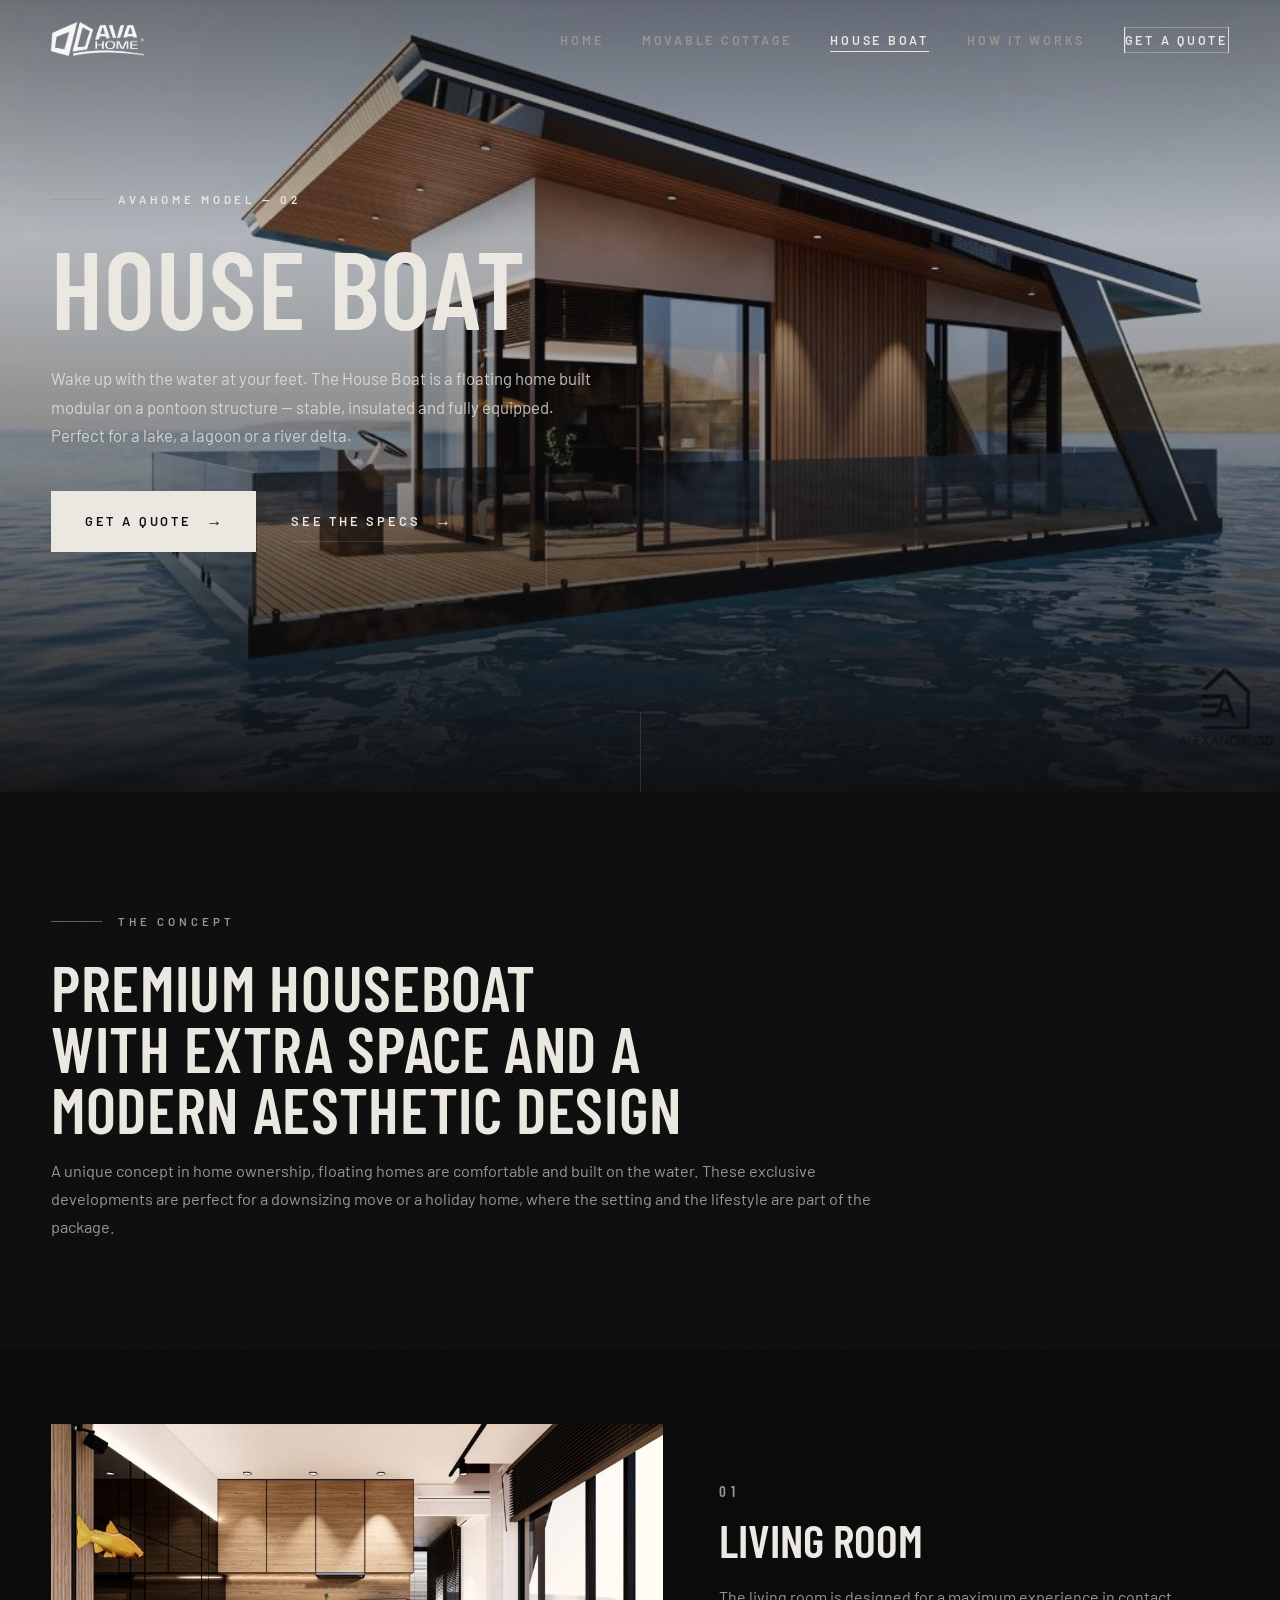
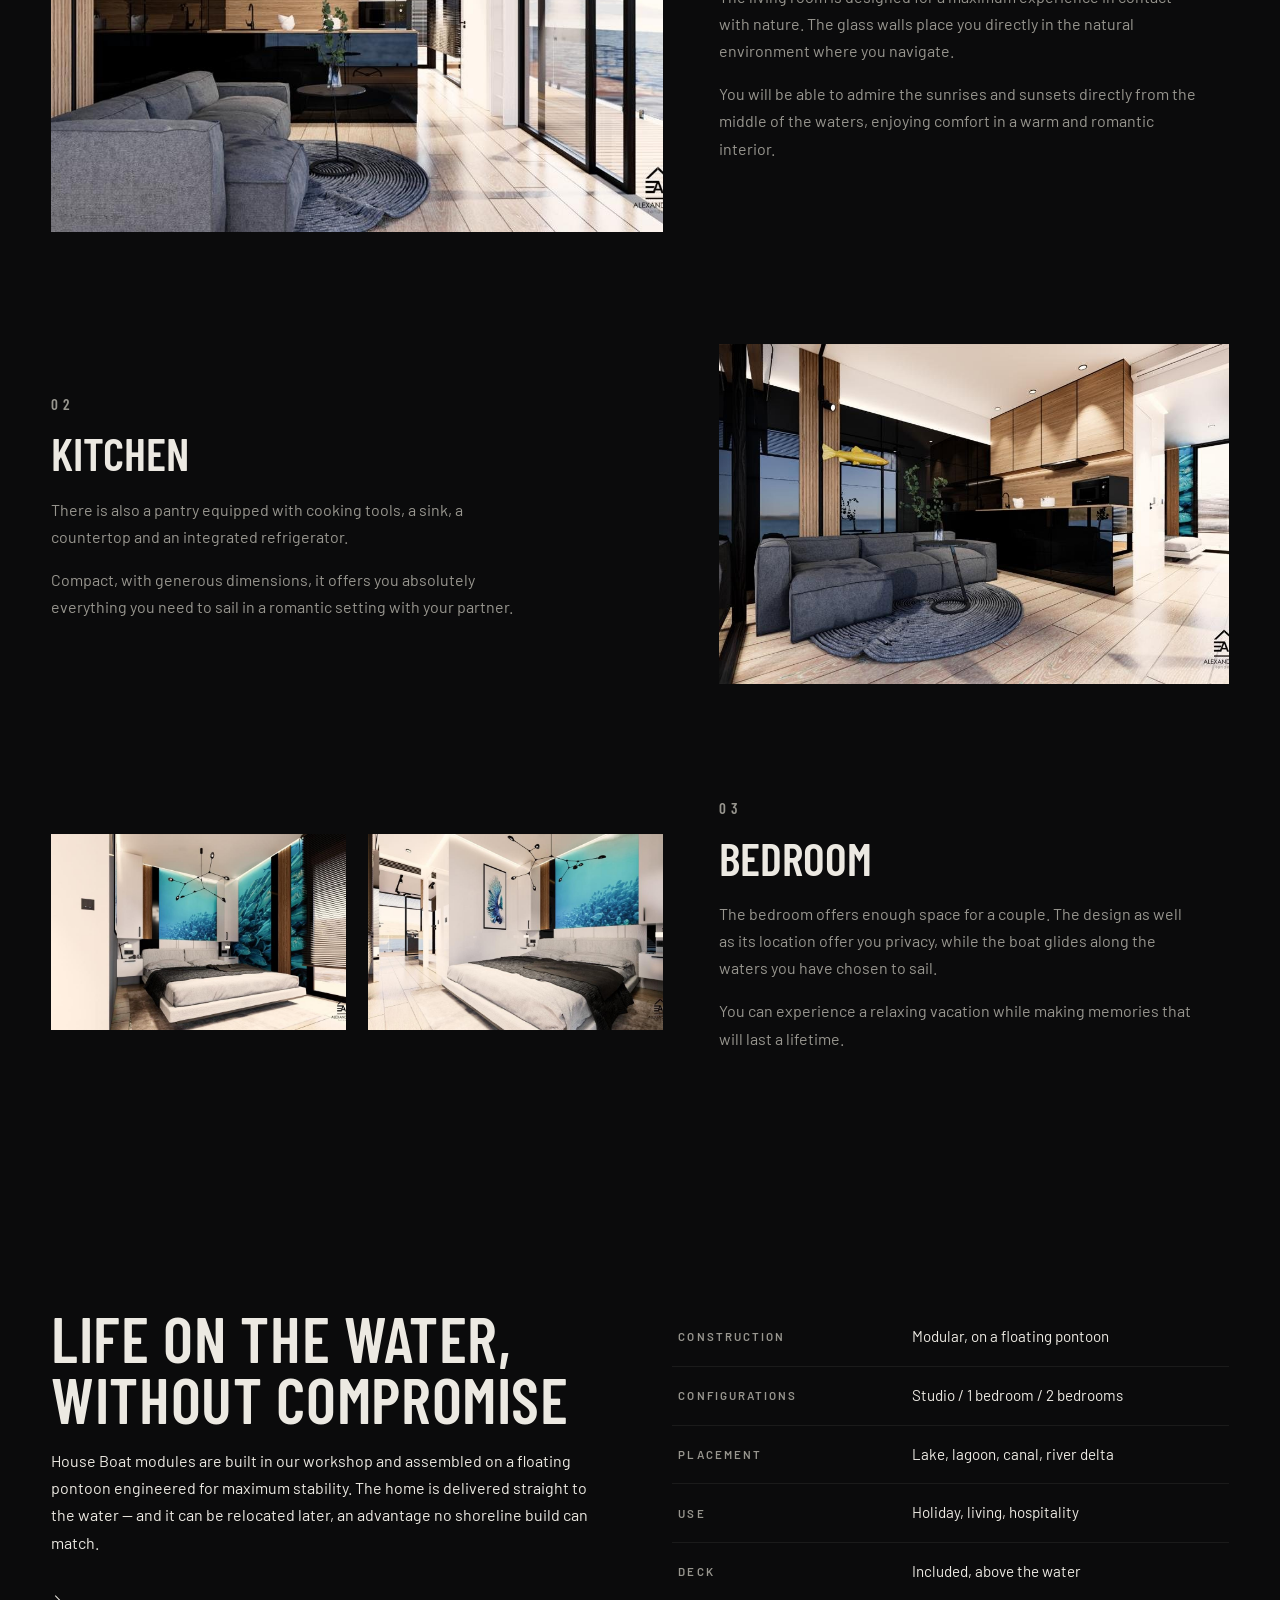
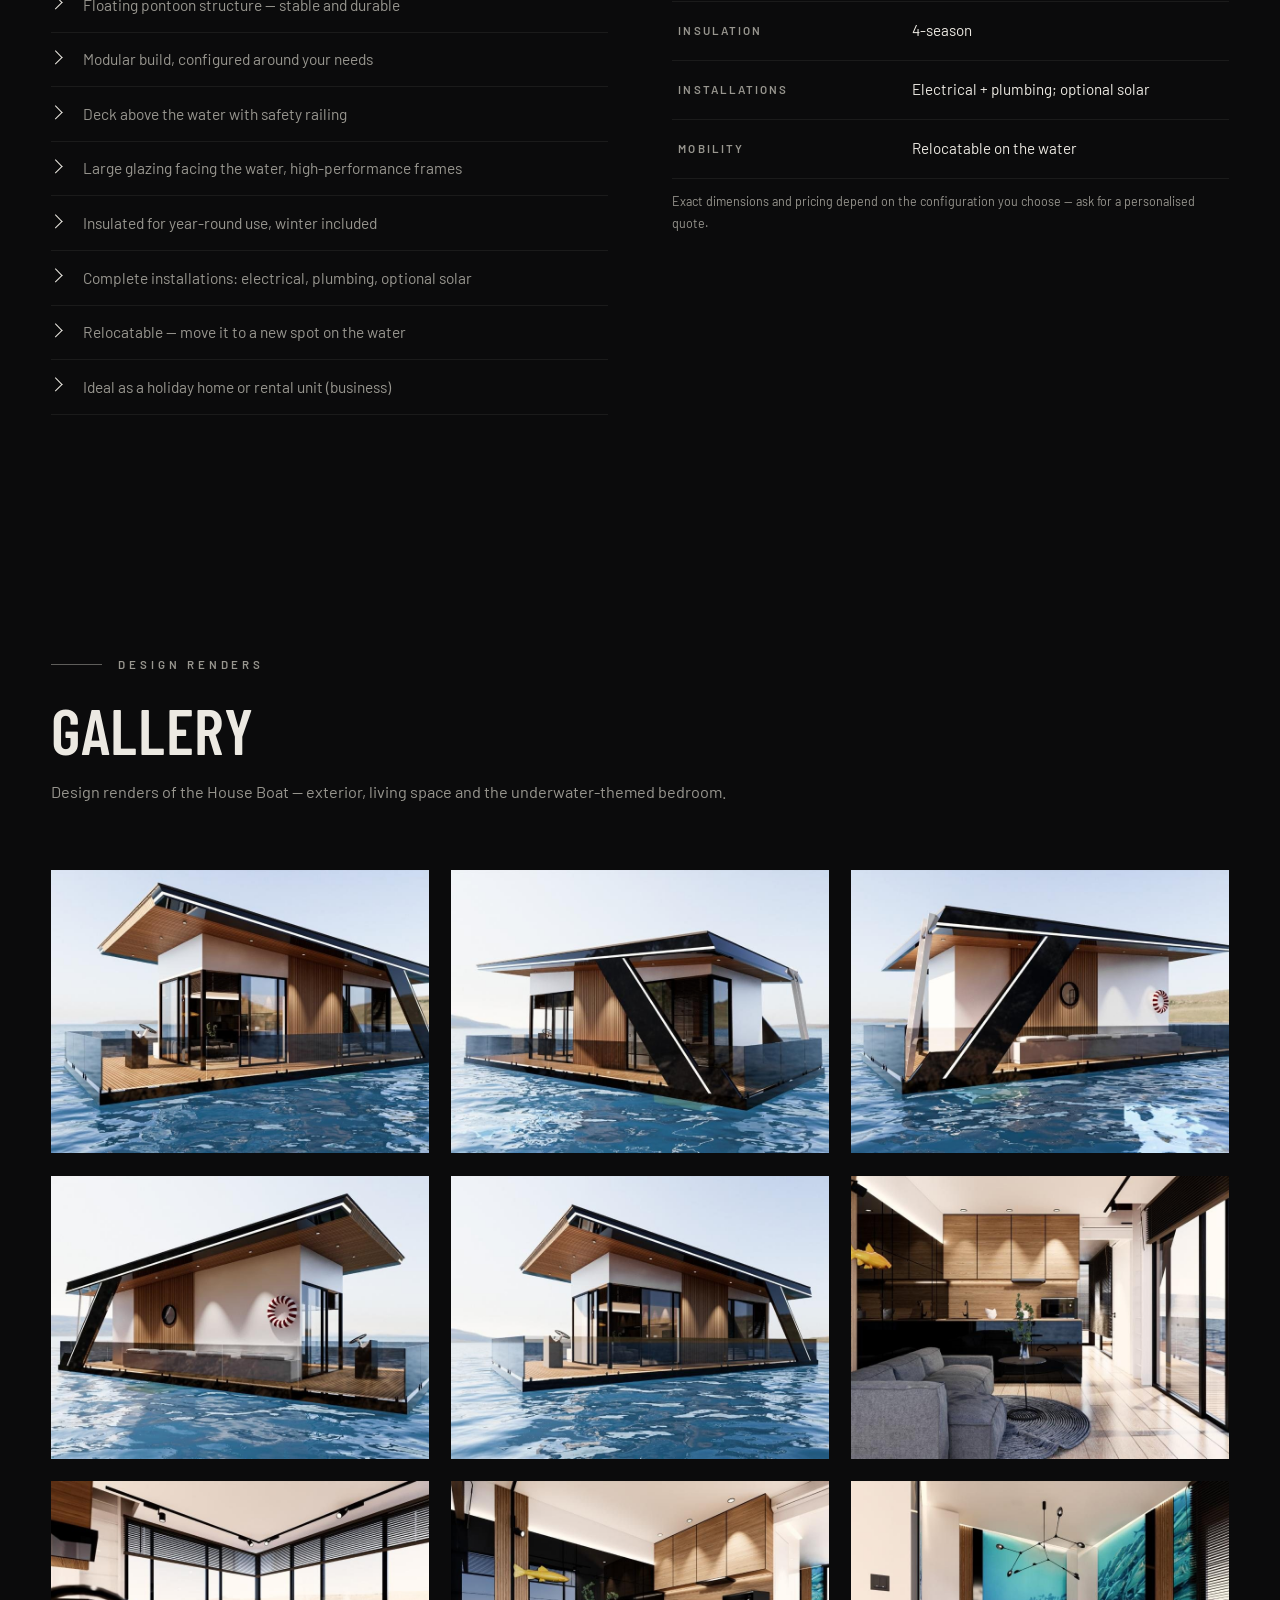
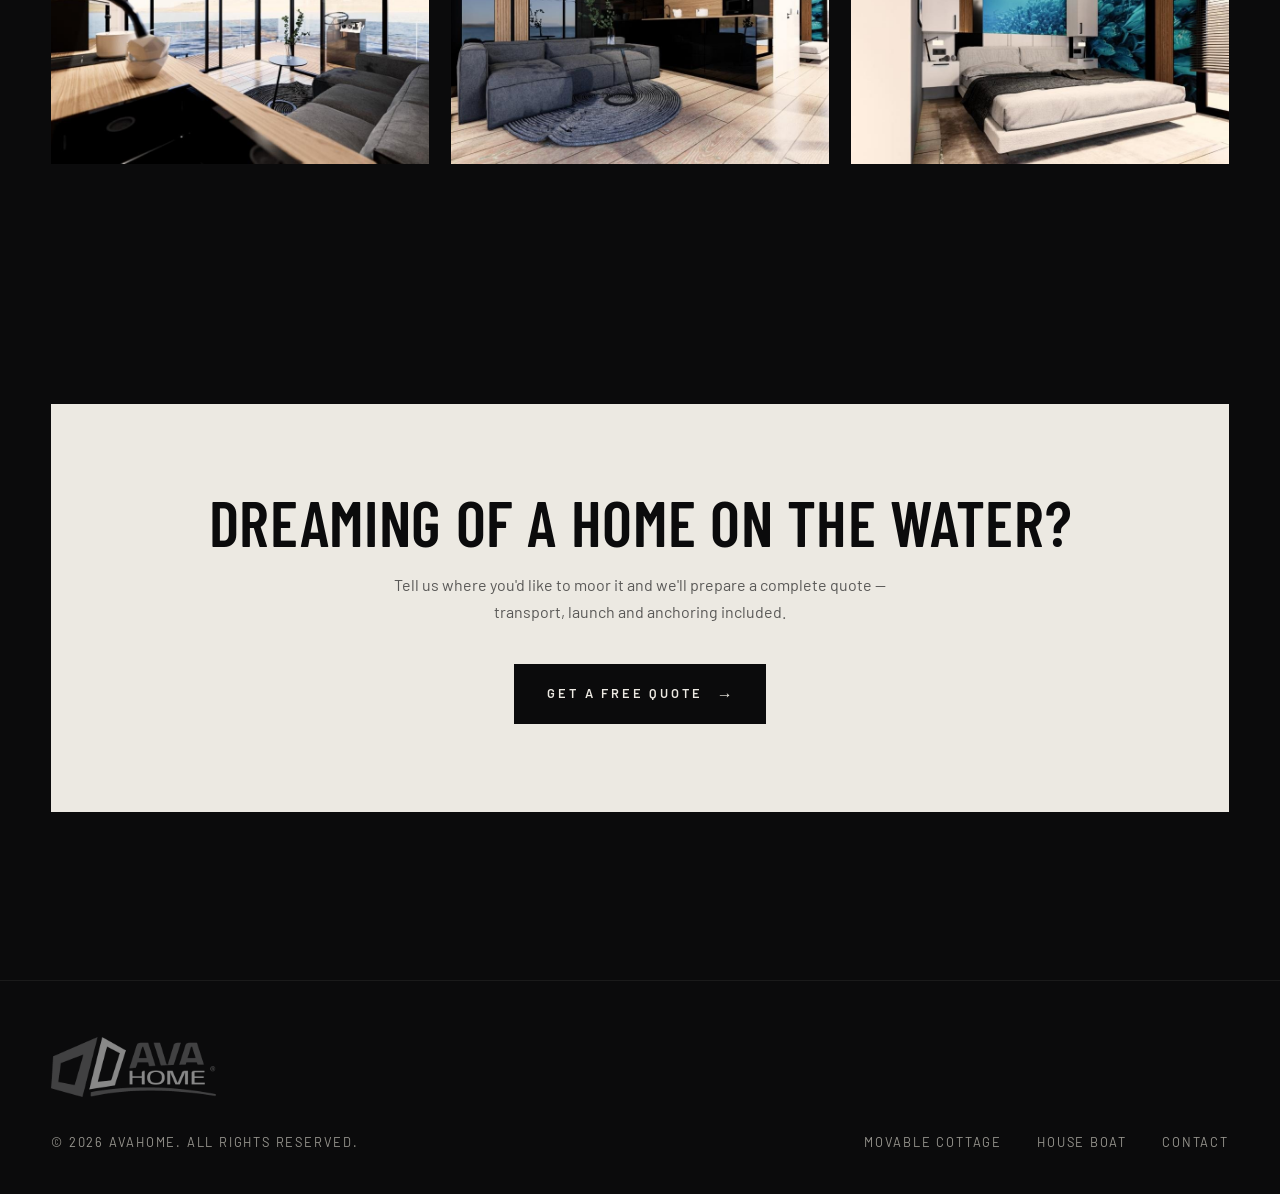
==== commit eb28f1bf: "Add official AvaHome logo and refine nav CTA - Extract transparent white and grey logo PNGs from bra" ====
--- a/house-boat.html
+++ b/house-boat.html
@@ -12,7 +12,7 @@
 
 <header class="site-header">
   <div class="container nav">
-    <a href="index.html" class="logo">Ava<span>Home</span></a>
+    <a href="index.html" class="logo"><img src="assets/img/logo/avahome-white.png" alt="AvaHome"></a>
     <button class="nav-toggle" aria-label="Open menu" aria-expanded="false">
       <span></span><span></span><span></span>
     </button>
@@ -179,6 +179,9 @@
 </main>
 
 <footer class="site-footer">
+  <div class="container">
+    <img src="assets/img/logo/avahome-grey.png" alt="AvaHome" class="footer-logo">
+  </div>
   <div class="container footer-inner">
     <span>© 2026 AvaHome. All rights reserved.</span>
     <ul class="footer-links">
--- a/assets/css/style.css
+++ b/assets/css/style.css
@@ -148,16 +148,17 @@
   padding: 1.35rem 0;
 }
 
-.logo {
-  font-family: var(--font-display);
-  font-size: 1.5rem;
-  font-weight: 600;
-  text-transform: uppercase;
-  letter-spacing: 0.14em;
-}
-
-.logo span { color: var(--ink-muted); transition: color 0.4s; }
-.logo:hover span { color: var(--ink); }
+.logo { display: block; }
+
+.logo img {
+  height: 34px;
+  width: auto;
+  display: block;
+  opacity: 0.95;
+  transition: opacity 0.4s;
+}
+
+.logo:hover img { opacity: 1; }
 
 .nav-links {
   display: flex;
@@ -195,15 +196,20 @@
 .nav-links a.active:not(.nav-cta)::after { transform: scaleX(1); transform-origin: left; }
 
 .nav-cta {
+  color: var(--ink) !important;
+  border: 1px solid rgba(236, 233, 226, 0.3);
+  padding: 0.6rem 1.45rem;
+  background: linear-gradient(to right, var(--paper) 50%, transparent 50%);
+  background-size: 200% 100%;
+  background-position: 100% 0;
+  transition: background-position 0.55s var(--ease-out), color 0.4s, border-color 0.4s;
+}
+
+.nav-cta:hover {
   color: var(--bg) !important;
-  background: var(--paper);
-  padding: 0.65rem 1.5rem;
-  overflow: hidden;
-  position: relative;
-  transition: color 0.35s;
-}
-
-.nav-cta:hover { background: #ffffff; }
+  border-color: var(--paper);
+  background-position: 0 0;
+}
 
 .nav-toggle { display: none; background: none; border: none; cursor: pointer; padding: 0.4rem; }
 .nav-toggle span { display: block; width: 26px; height: 1.5px; background: var(--ink); margin: 6px 0; }
@@ -878,8 +884,15 @@
 
 .site-footer {
   border-top: 1px solid var(--hairline-soft);
-  padding: 3rem 0 2.5rem;
+  padding: 3.5rem 0 2.5rem;
   margin-top: 3rem;
+}
+
+.footer-logo {
+  height: 60px;
+  width: auto;
+  margin-bottom: 2.2rem;
+  opacity: 0.85;
 }
 
 .footer-inner {
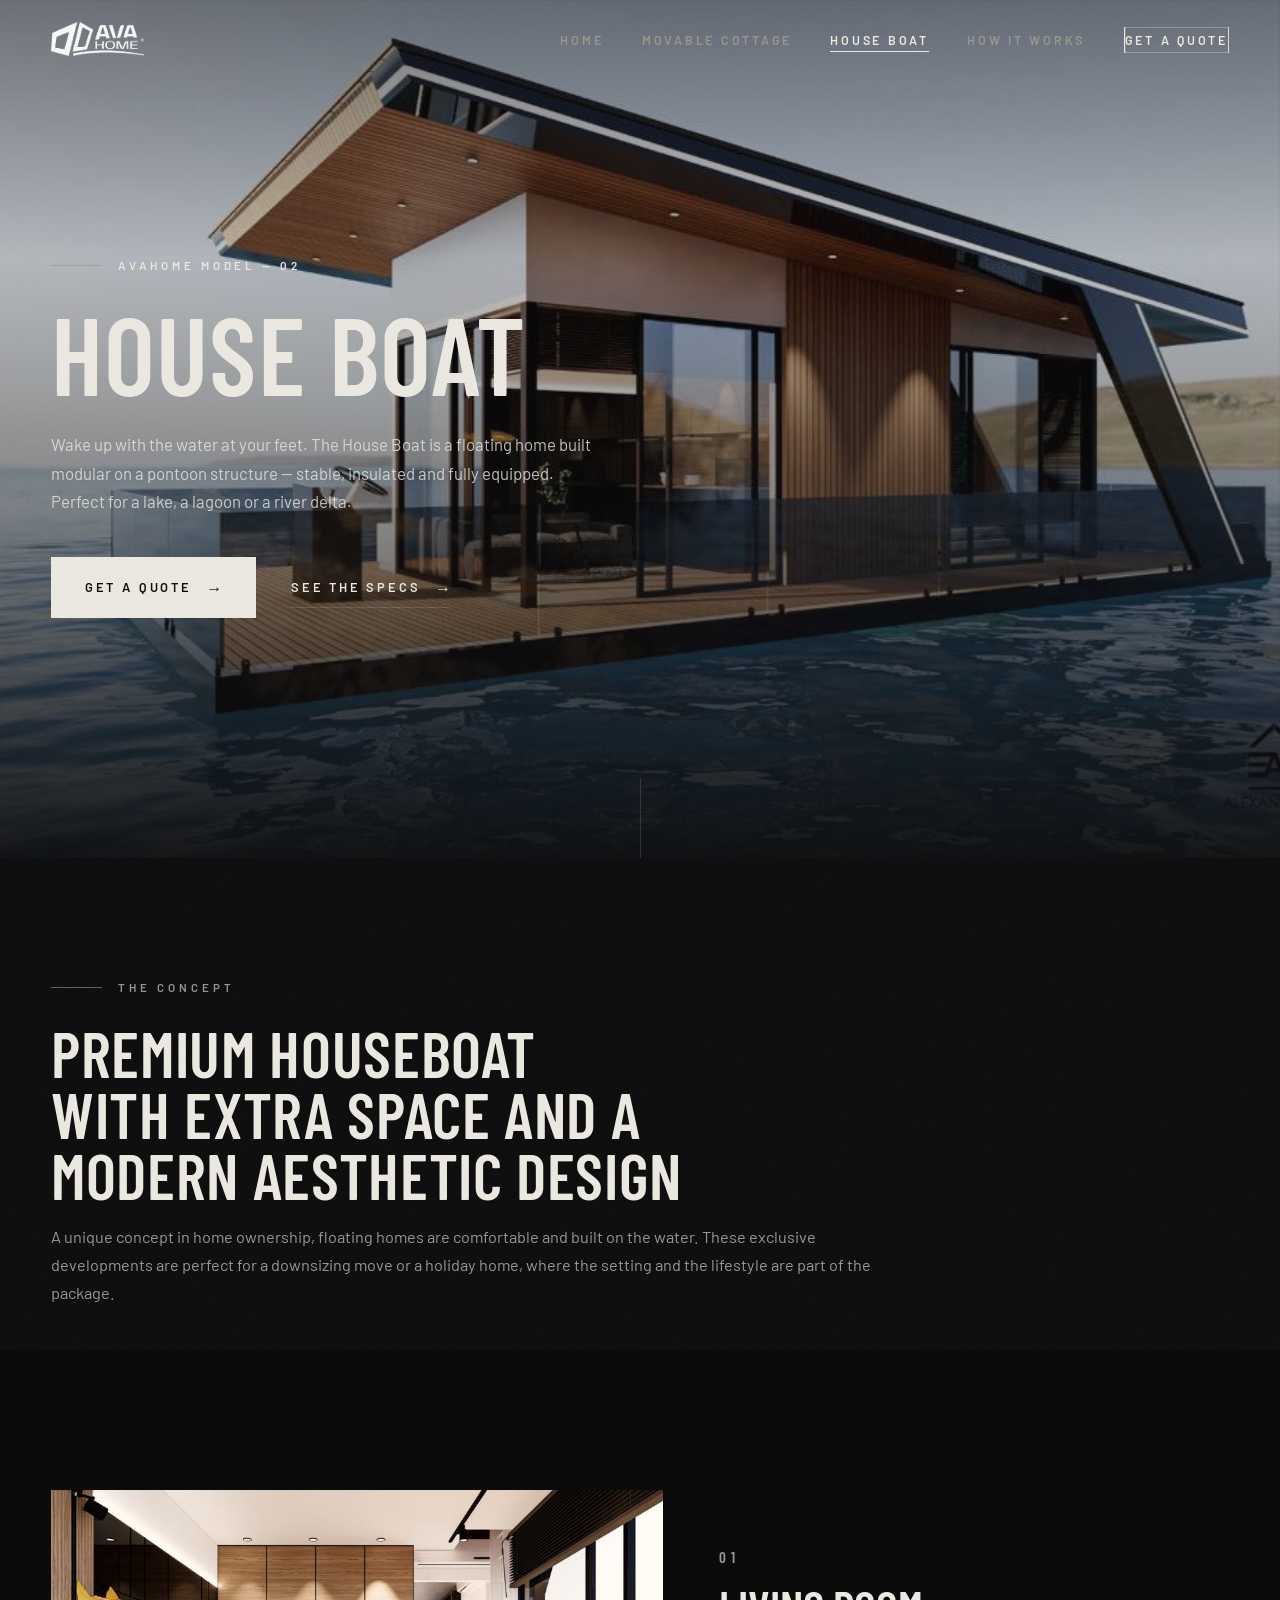
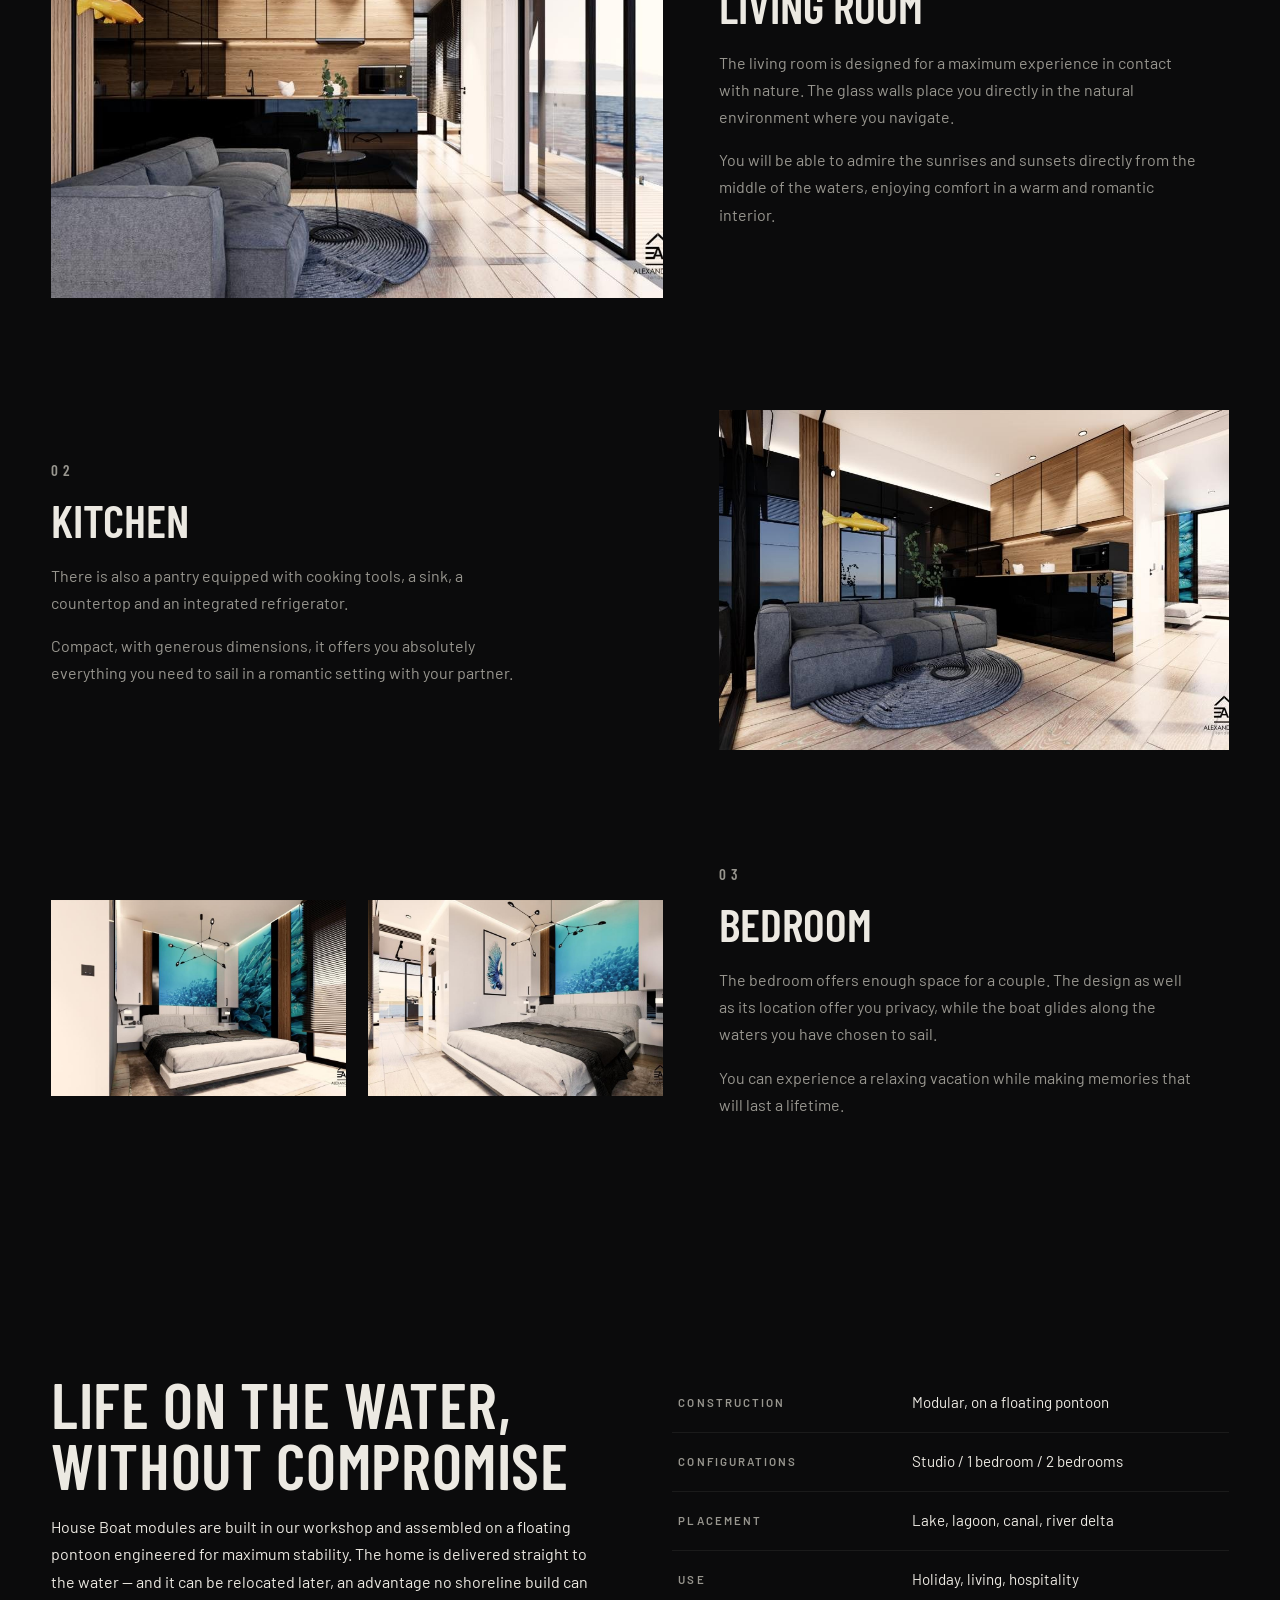
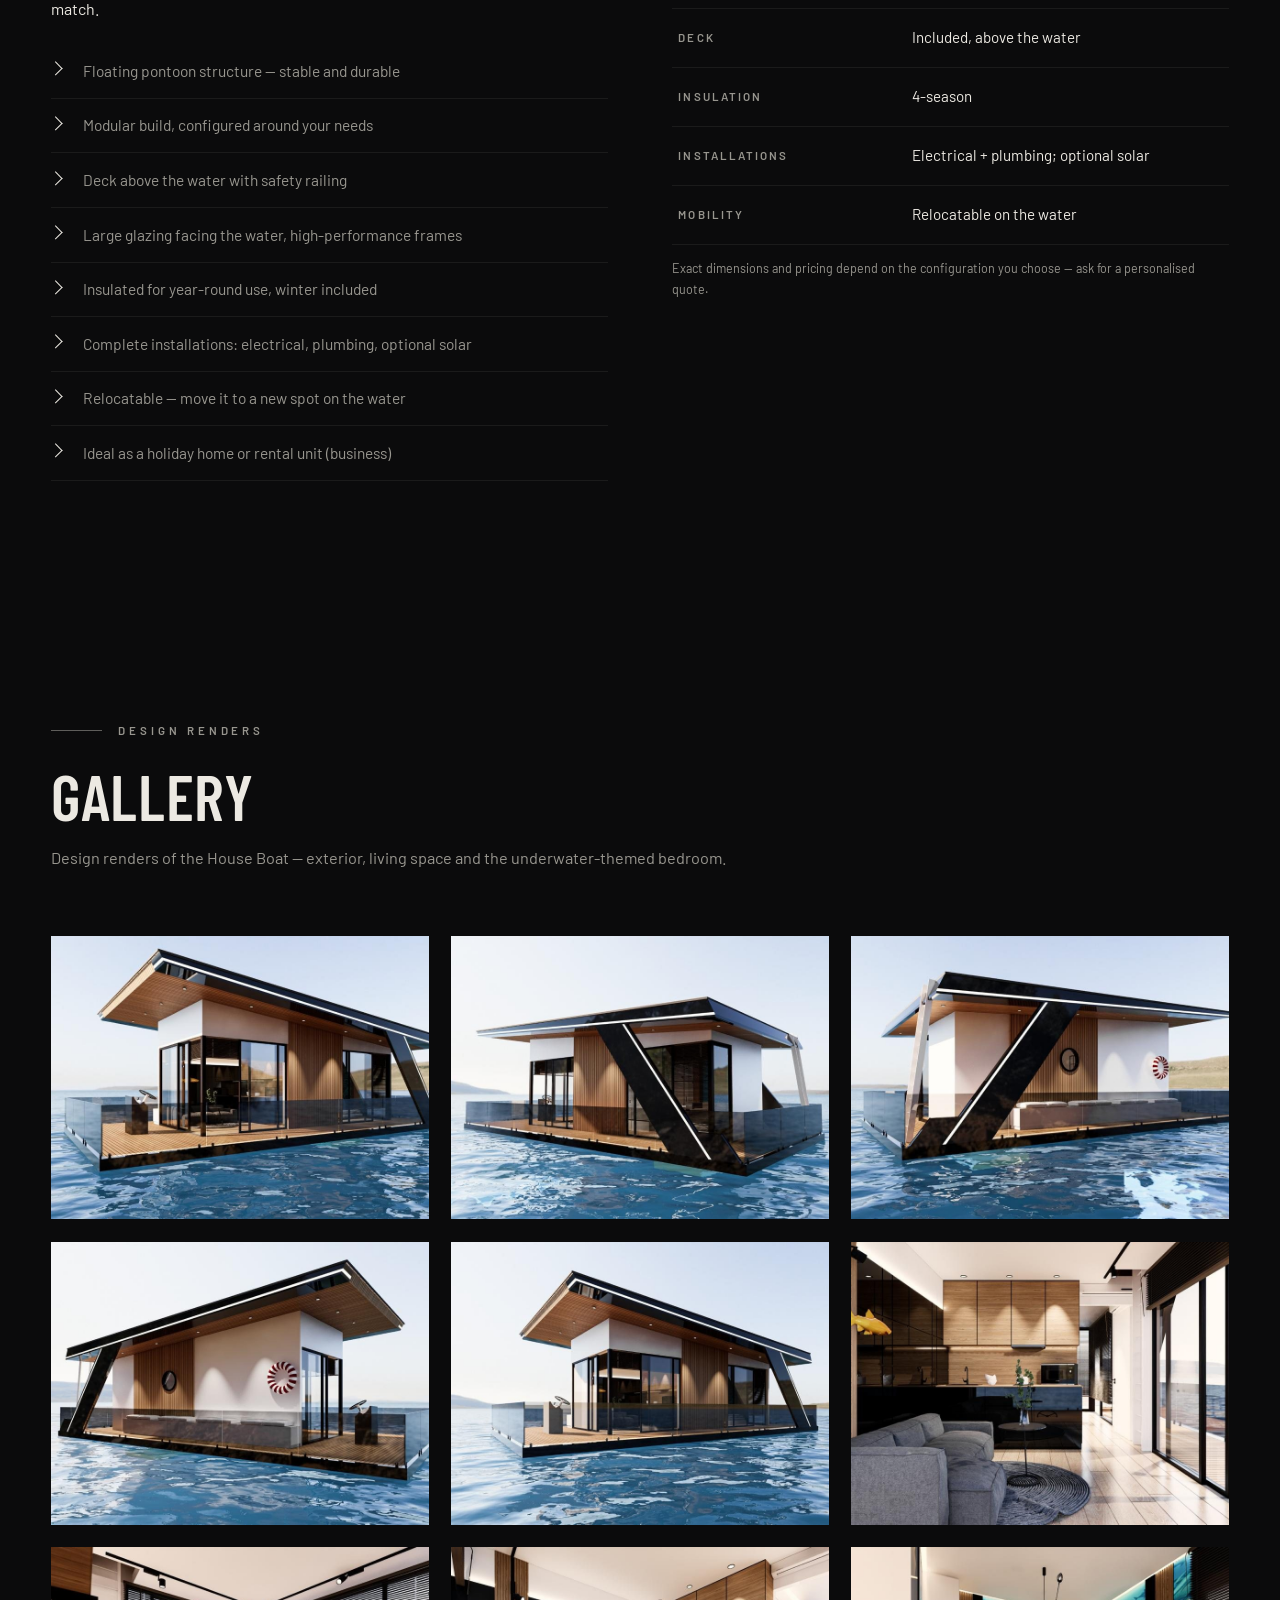
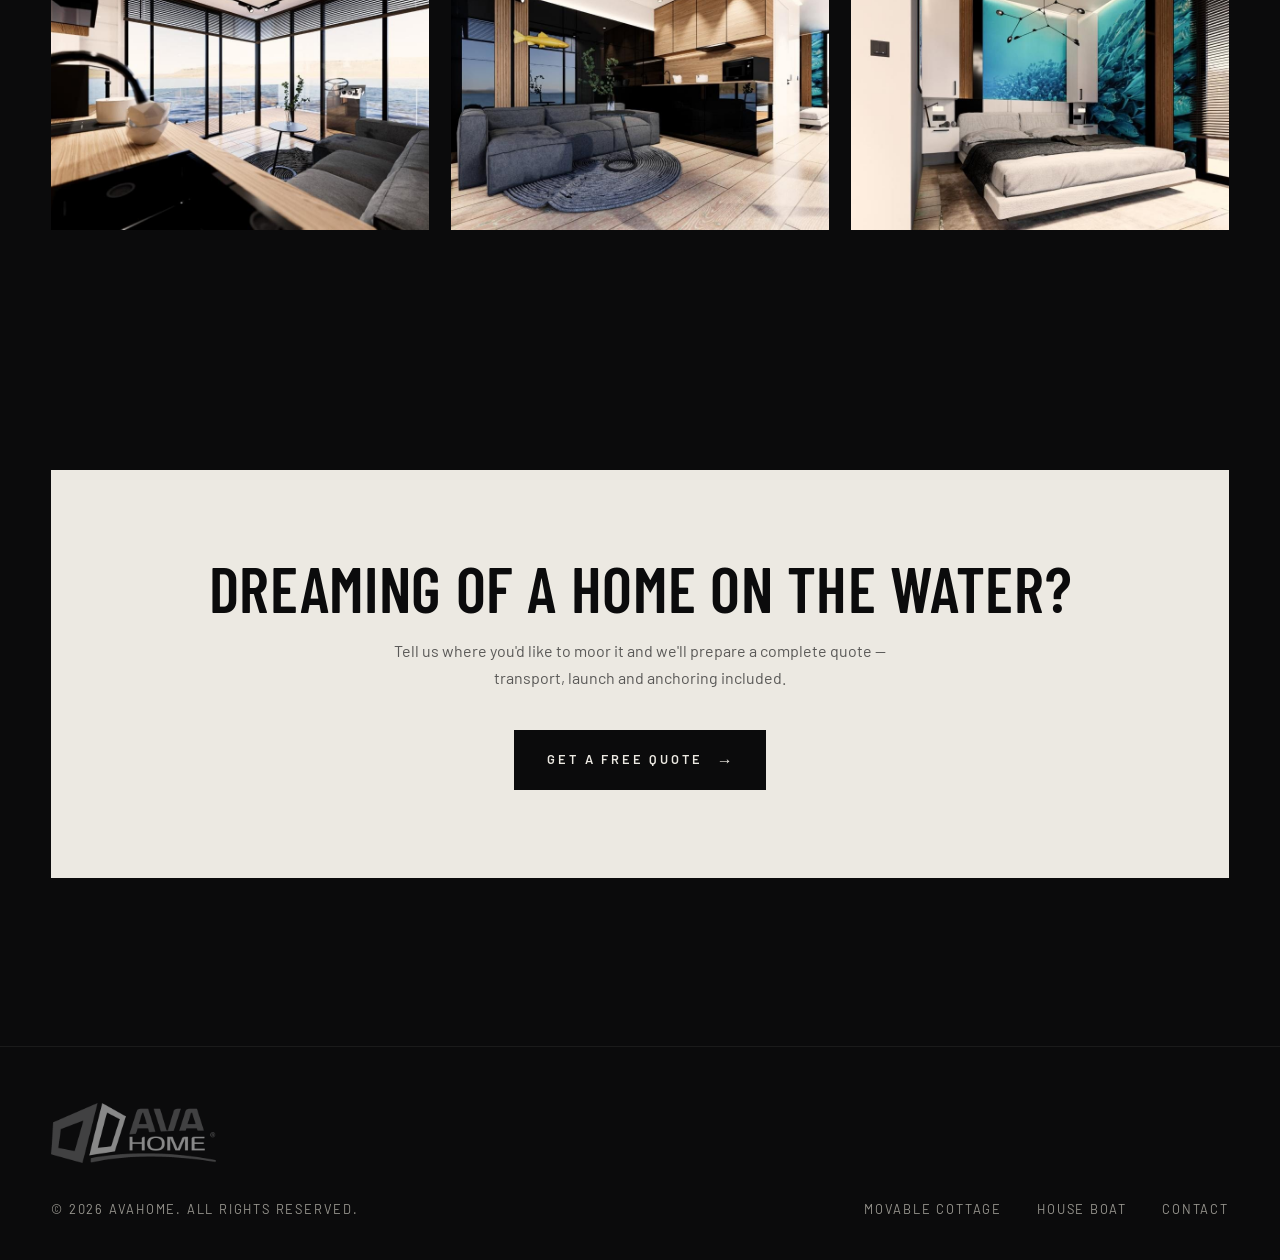
==== commit b8133e2f: "Fix mobile layout: hero clears fixed header, iOS fixed-position glitch resolved - overflow-x: clip o" ====
--- a/house-boat.html
+++ b/house-boat.html
@@ -2,7 +2,7 @@
 <html lang="en">
 <head>
   <meta charset="UTF-8">
-  <meta name="viewport" content="width=device-width, initial-scale=1.0">
+  <meta name="viewport" content="width=device-width, initial-scale=1.0, viewport-fit=cover">
   <title>House Boat — modular floating home | AvaHome</title>
   <meta name="description" content="The House Boat: a modular floating home on a pontoon structure. Live on a lake or river delta, with a deck above the water. Delivered turnkey by AvaHome.">
   <link rel="stylesheet" href="assets/css/style.css">
--- a/assets/css/style.css
+++ b/assets/css/style.css
@@ -58,6 +58,8 @@
 
 html { scroll-behavior: smooth; }
 
+html, body { overflow-x: clip; }
+
 body {
   font-family: var(--font-body);
   background: var(--bg);
@@ -65,7 +67,6 @@
   line-height: 1.7;
   font-weight: 400;
   -webkit-font-smoothing: antialiased;
-  overflow-x: hidden;
 }
 
 /* film grain */
@@ -131,13 +132,13 @@
   left: 0;
   right: 0;
   z-index: 90;
+  padding-top: env(safe-area-inset-top, 0);
   transition: background 0.5s, border-color 0.5s, backdrop-filter 0.5s;
   border-bottom: 1px solid transparent;
 }
 
 .site-header.scrolled {
-  background: rgba(11, 11, 12, 0.82);
-  backdrop-filter: blur(14px);
+  background: #0b0b0c;
   border-bottom-color: var(--hairline-soft);
 }
 
@@ -311,7 +312,7 @@
 .hero-content {
   position: relative;
   z-index: 2;
-  padding: 0 0 7.5rem;
+  padding: 8.5rem 0 7.5rem;
 }
 
 .hero-content .sec-label { color: var(--ink); opacity: 0.85; }
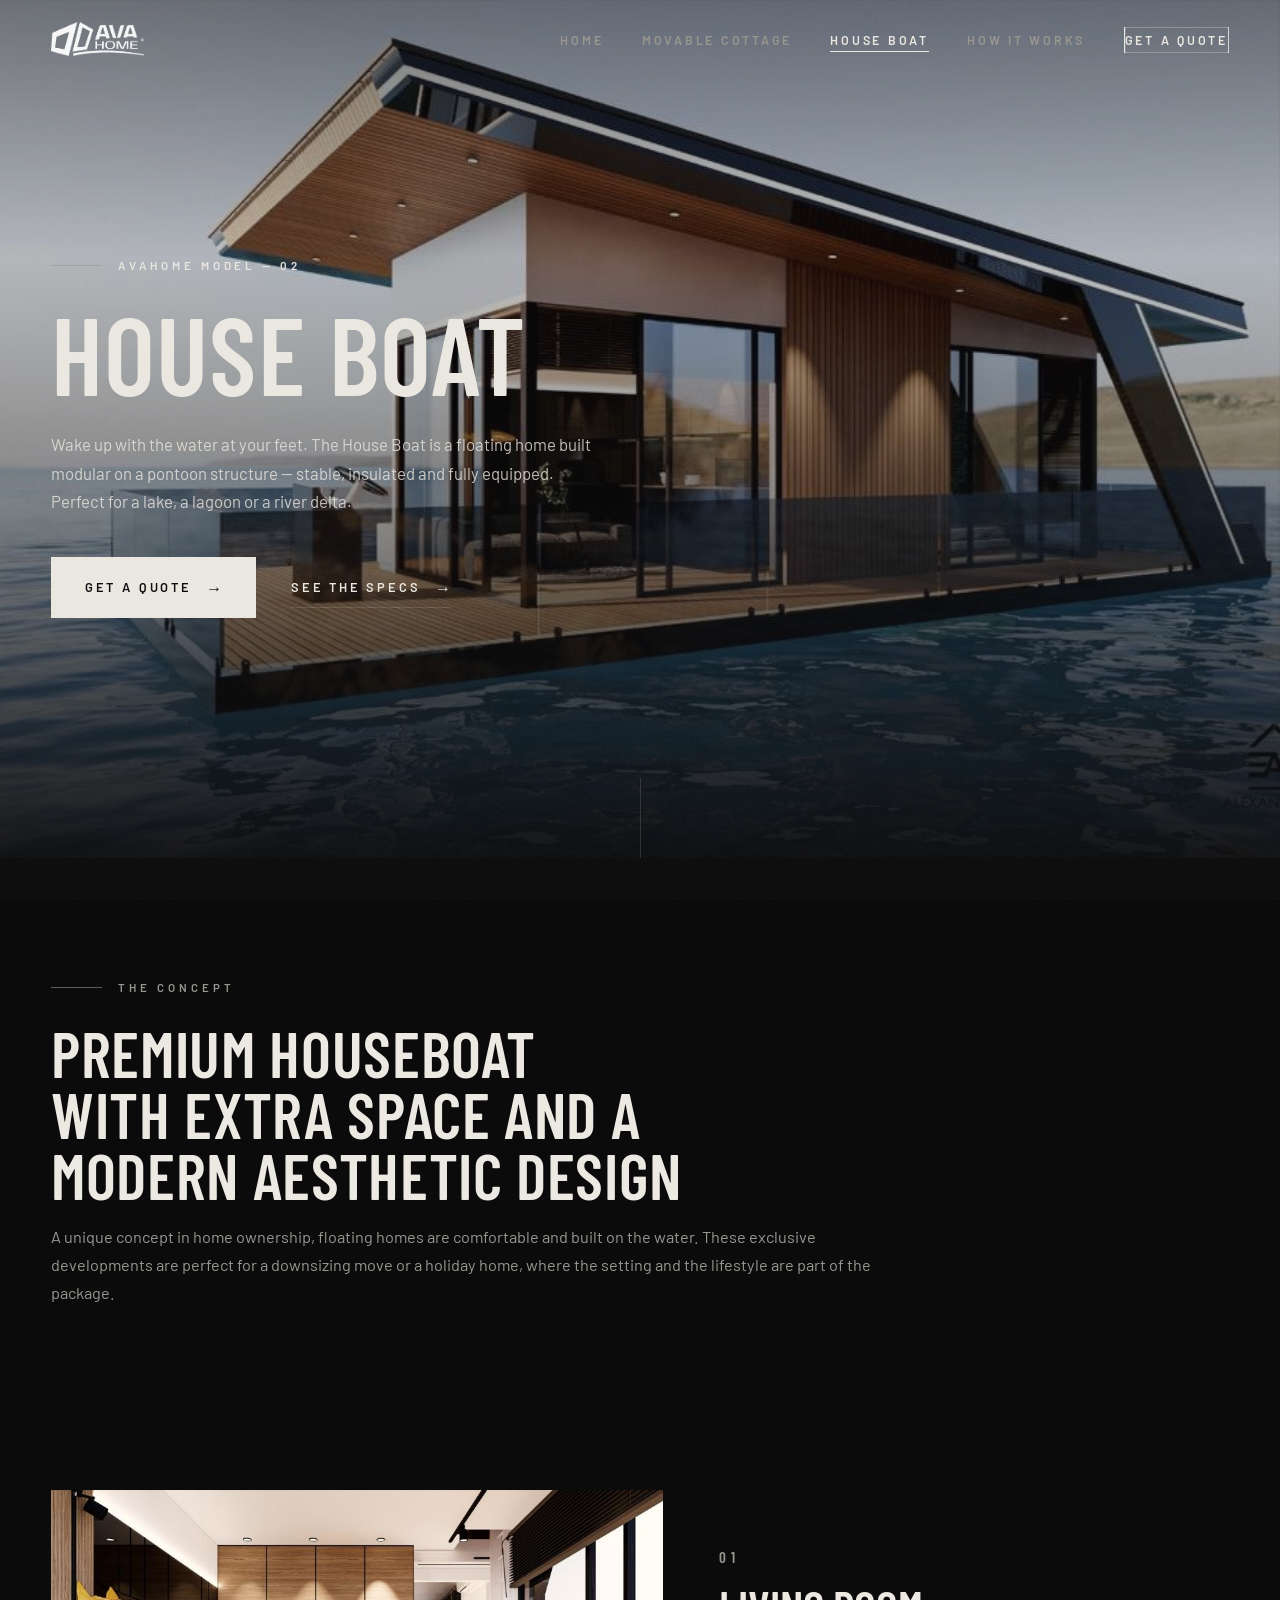
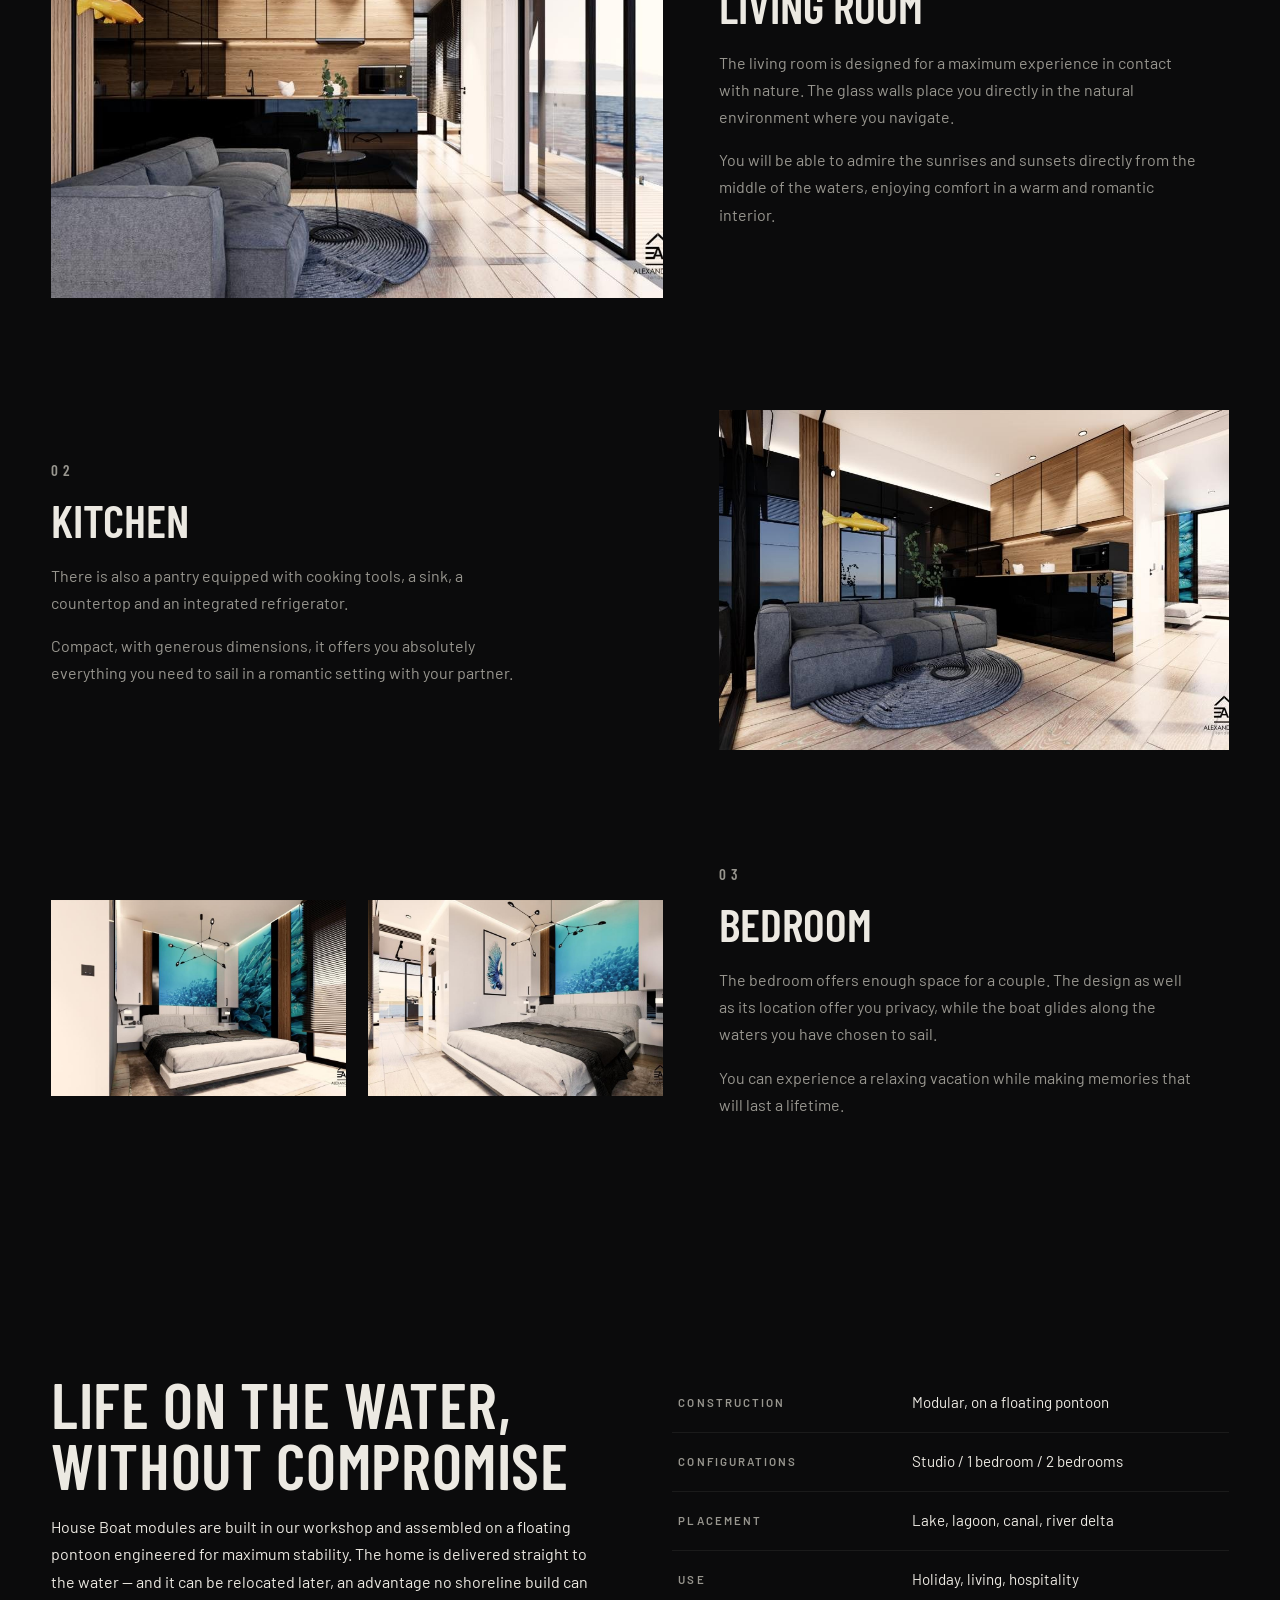
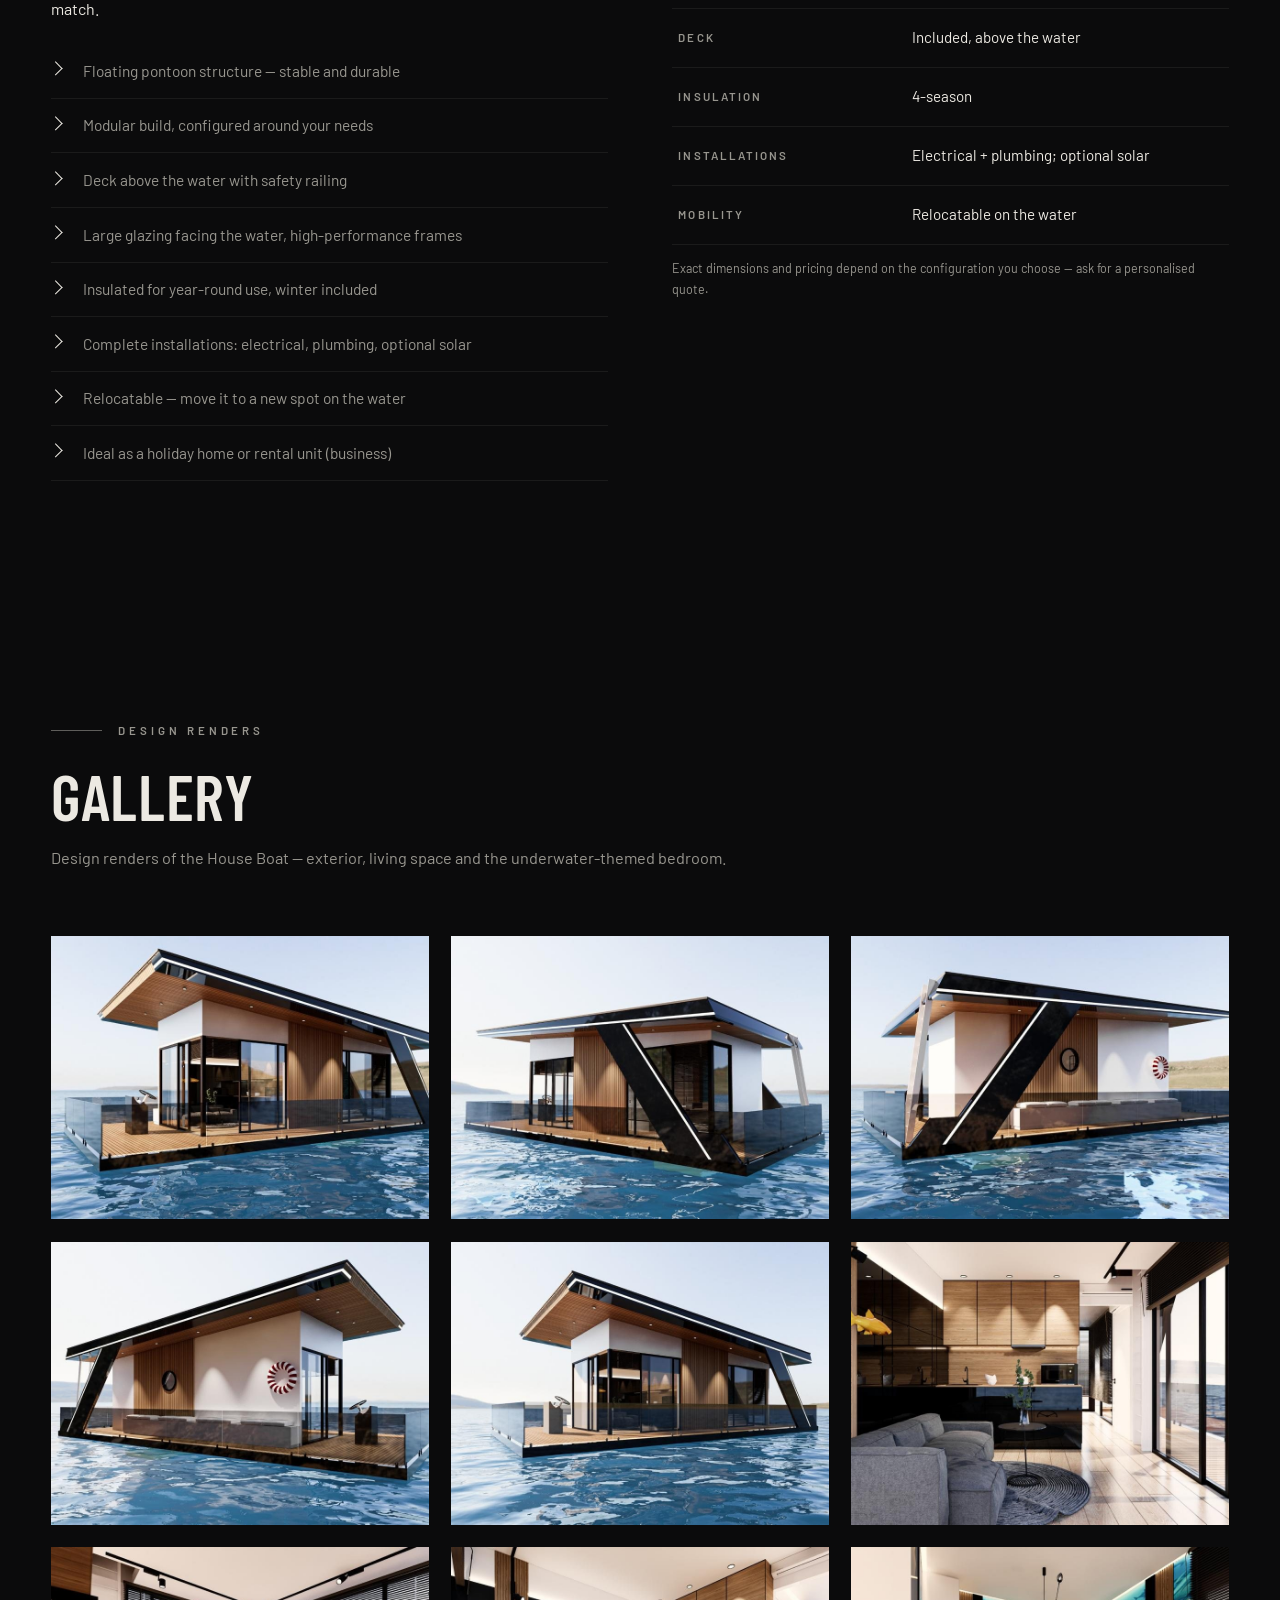
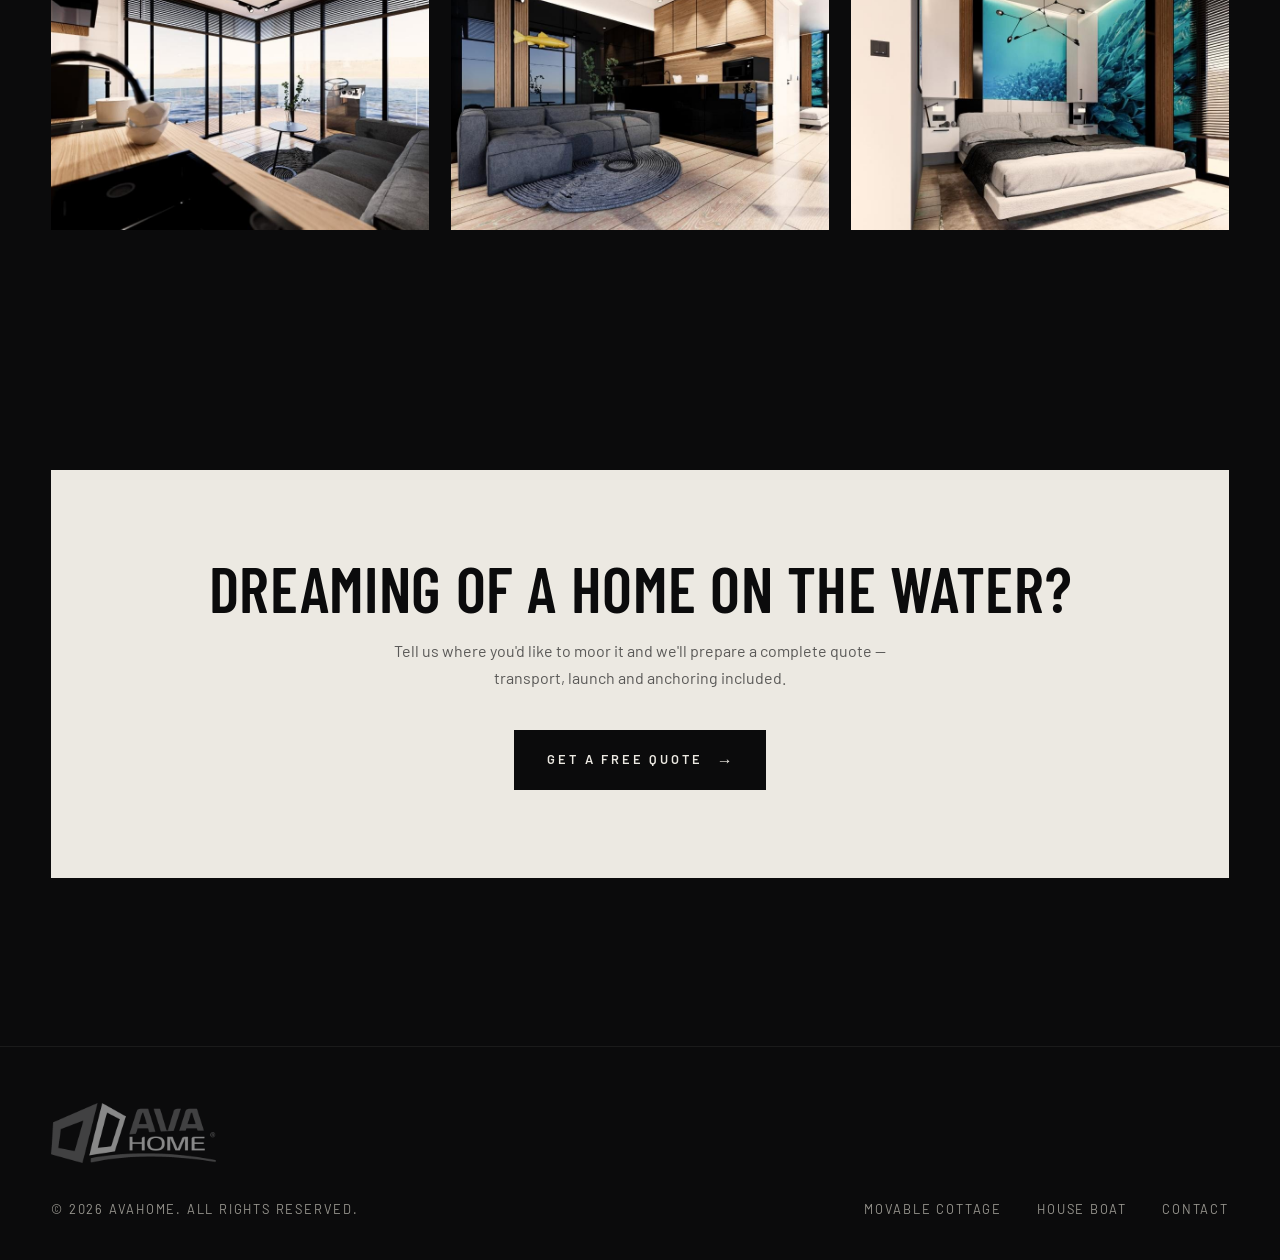
==== commit 11bf424b: "Smooth mobile scrolling: GPU-composited grain layer, cache-busted assets - Film-grain overlay reduce" ====
--- a/house-boat.html
+++ b/house-boat.html
@@ -5,7 +5,7 @@
   <meta name="viewport" content="width=device-width, initial-scale=1.0, viewport-fit=cover">
   <title>House Boat — modular floating home | AvaHome</title>
   <meta name="description" content="The House Boat: a modular floating home on a pontoon structure. Live on a lake or river delta, with a deck above the water. Delivered turnkey by AvaHome.">
-  <link rel="stylesheet" href="assets/css/style.css">
+  <link rel="stylesheet" href="assets/css/style.css?v=3">
   <link rel="icon" href="data:image/svg+xml,<svg xmlns='http://www.w3.org/2000/svg' viewBox='0 0 100 100'><text y='80' font-size='80'>🏡</text></svg>">
 </head>
 <body>
@@ -192,6 +192,6 @@
   </div>
 </footer>
 
-<script src="assets/js/main.js"></script>
+<script src="assets/js/main.js?v=3"></script>
 </body>
 </html>
--- a/assets/css/style.css
+++ b/assets/css/style.css
@@ -56,7 +56,11 @@
 
 * { margin: 0; padding: 0; box-sizing: border-box; }
 
-html { scroll-behavior: smooth; }
+html {
+  scroll-behavior: smooth;
+  -webkit-text-size-adjust: 100%;
+  text-size-adjust: 100%;
+}
 
 html, body { overflow-x: clip; }
 
@@ -73,13 +77,14 @@
 body::after {
   content: "";
   position: fixed;
-  inset: -50%;
-  width: 200%;
-  height: 200%;
+  inset: 0;
   pointer-events: none;
   z-index: 9999;
   opacity: 0.05;
   background-image: url("data:image/svg+xml,%3Csvg xmlns='http://www.w3.org/2000/svg' width='300' height='300'%3E%3Cfilter id='n'%3E%3CfeTurbulence type='fractalNoise' baseFrequency='0.85' numOctaves='2' stitchTiles='stitch'/%3E%3C/filter%3E%3Crect width='300' height='300' filter='url(%23n)'/%3E%3C/svg%3E");
+  background-repeat: repeat;
+  transform: translateZ(0);
+  will-change: transform;
 }
 
 ::selection { background: var(--paper); color: var(--bg); }
@@ -276,13 +281,14 @@
 
 .hero-full {
   position: relative;
+  min-height: 100vh;
   min-height: 100svh;
   display: flex;
   align-items: flex-end;
   overflow: hidden;
 }
 
-.hero-full.short { min-height: 88svh; }
+.hero-full.short { min-height: 88vh; min-height: 88svh; }
 
 .hero-bg {
   position: absolute;
@@ -312,7 +318,7 @@
 .hero-content {
   position: relative;
   z-index: 2;
-  padding: 8.5rem 0 7.5rem;
+  padding: calc(8.5rem + env(safe-area-inset-top, 0px)) 0 7.5rem;
 }
 
 .hero-content .sec-label { color: var(--ink); opacity: 0.85; }
@@ -1027,7 +1033,10 @@
   .video-grid, .room-media.pair, .room-media > .pair { grid-template-columns: 1fr; }
   .step { border-left: none; padding: 0; }
   section { padding: 4.5rem 0; }
-  .hero-content { padding-bottom: 5.5rem; }
+  .hero-content { padding-bottom: 5rem; }
+  h1 { font-size: clamp(2.5rem, 11vw, 3.2rem); }
+  .hero-content .lead { font-size: 0.98rem; margin-bottom: 2rem; }
+  .btn-row { gap: 1.4rem; }
   .cta-banner { padding: 3.5rem 1.5rem; }
   .card-overlay { left: 1.3rem; right: 1.3rem; bottom: 1.3rem; }
   .card-specs { gap: 1.2rem; }
